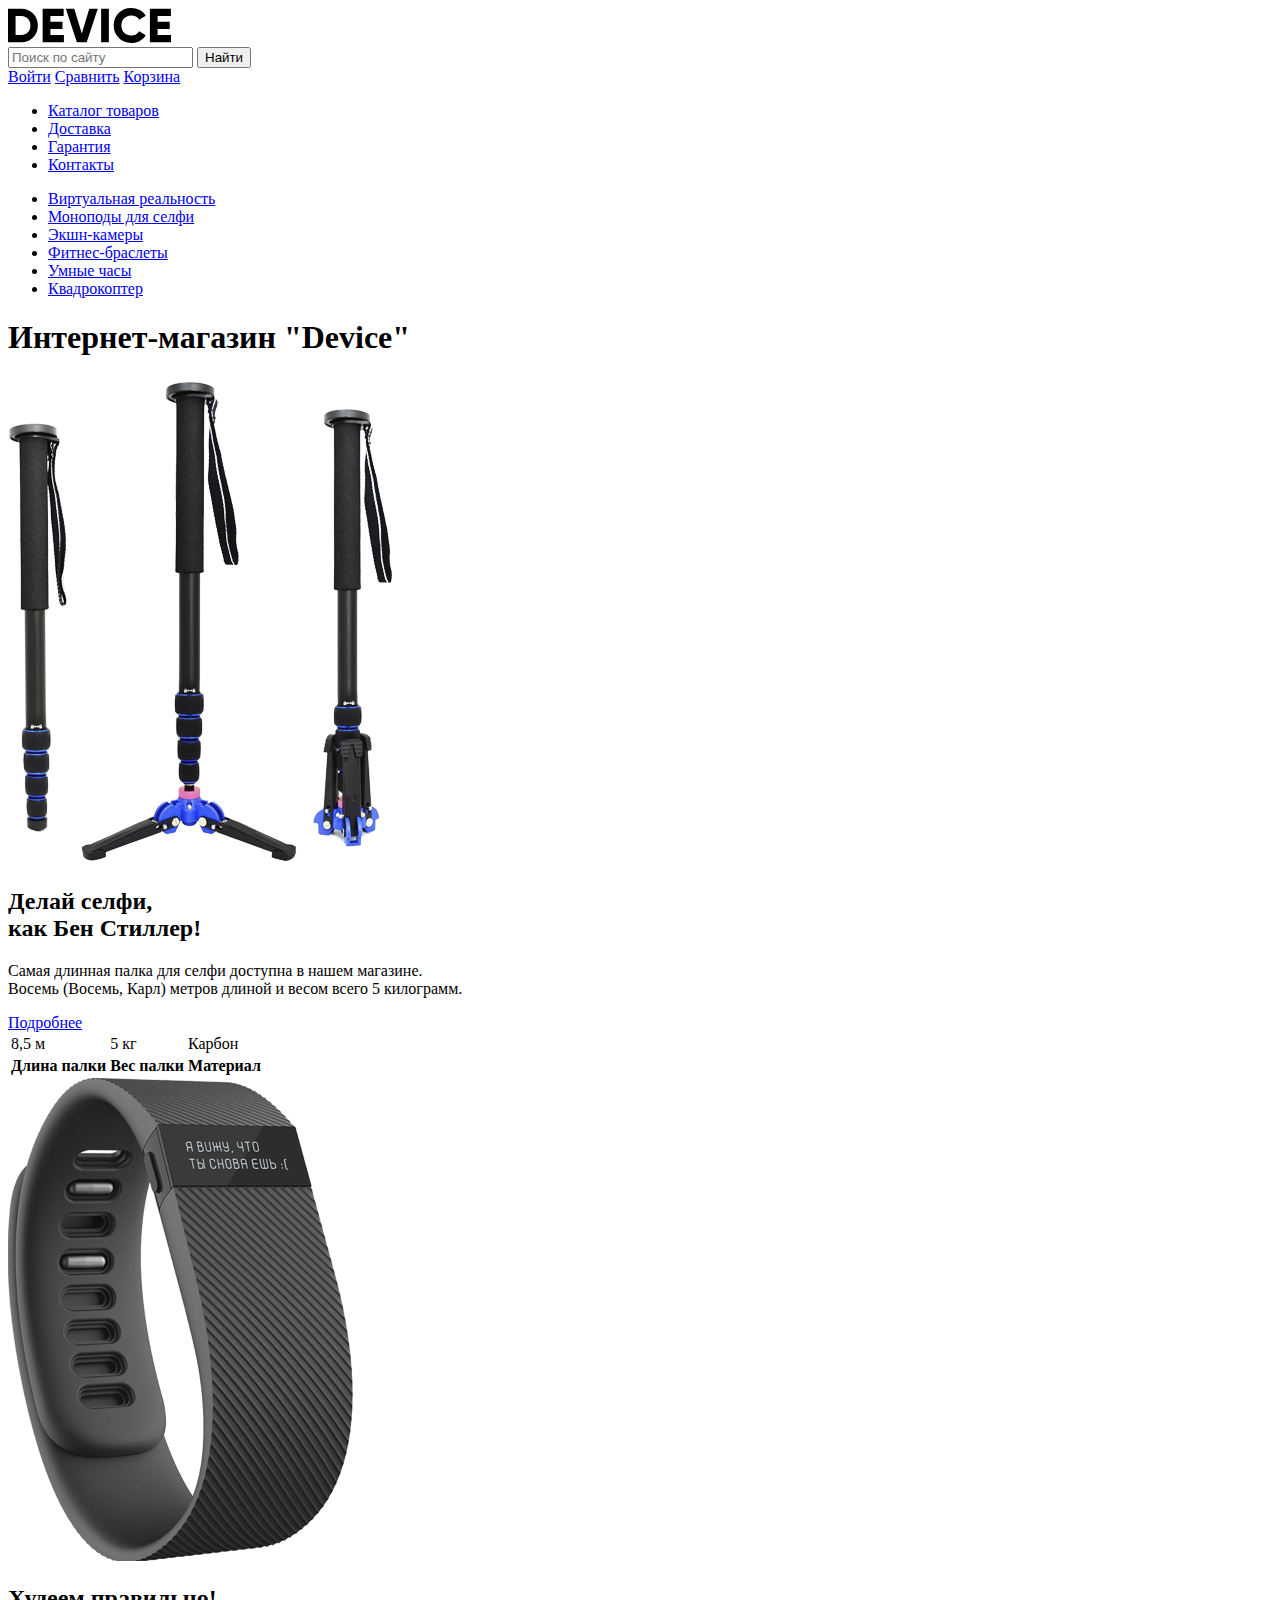
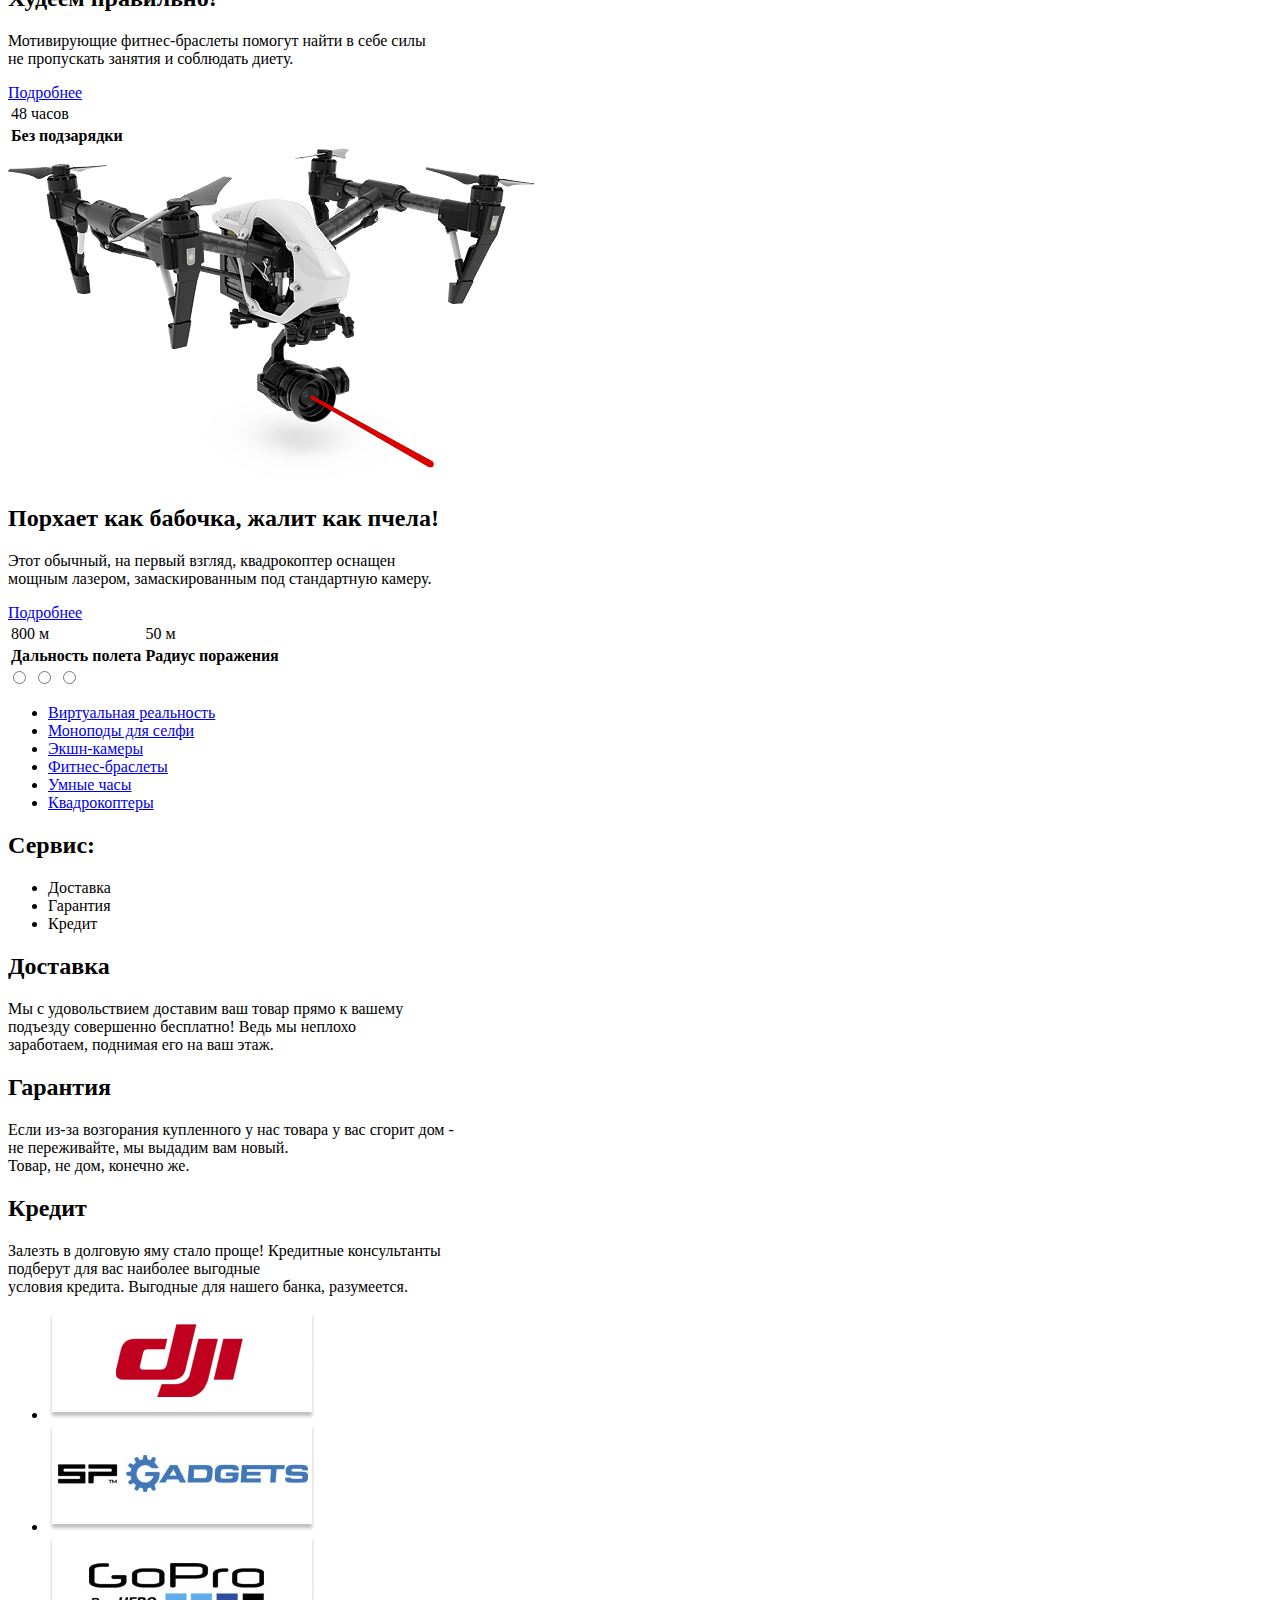
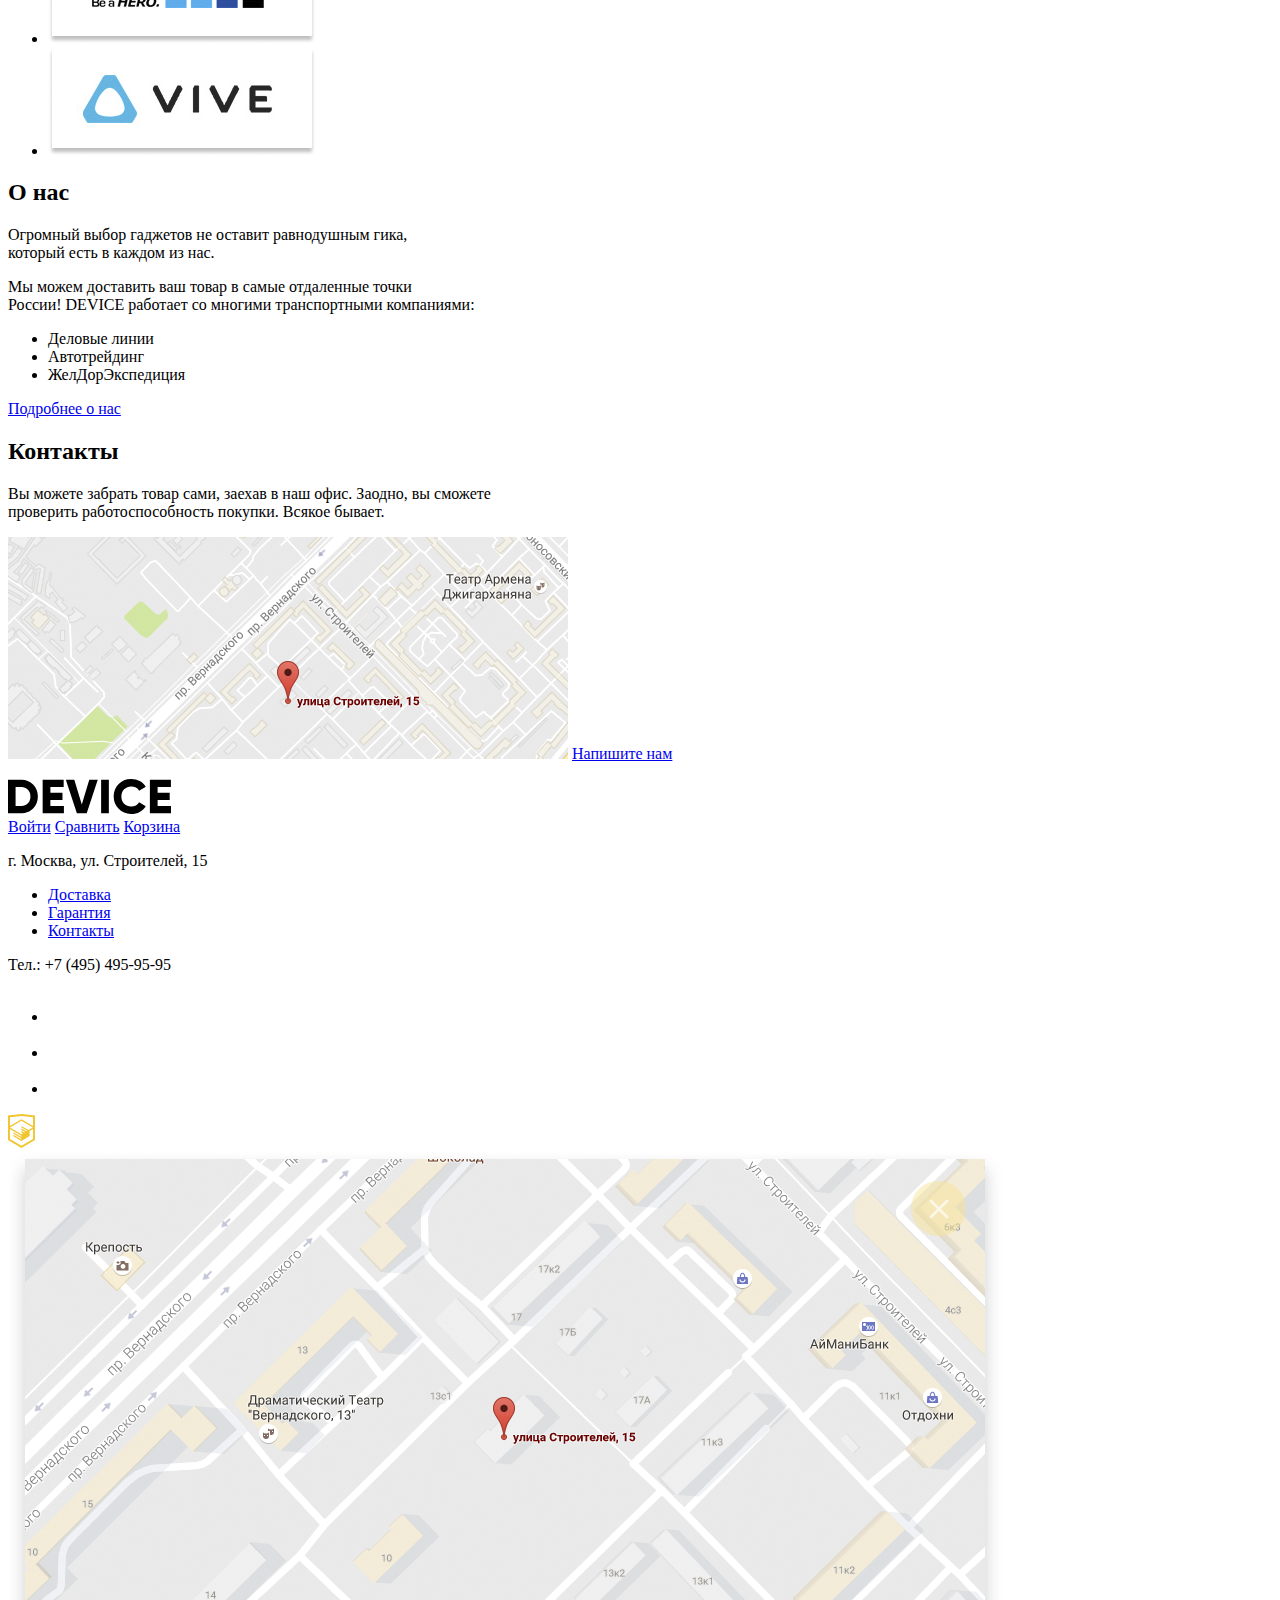
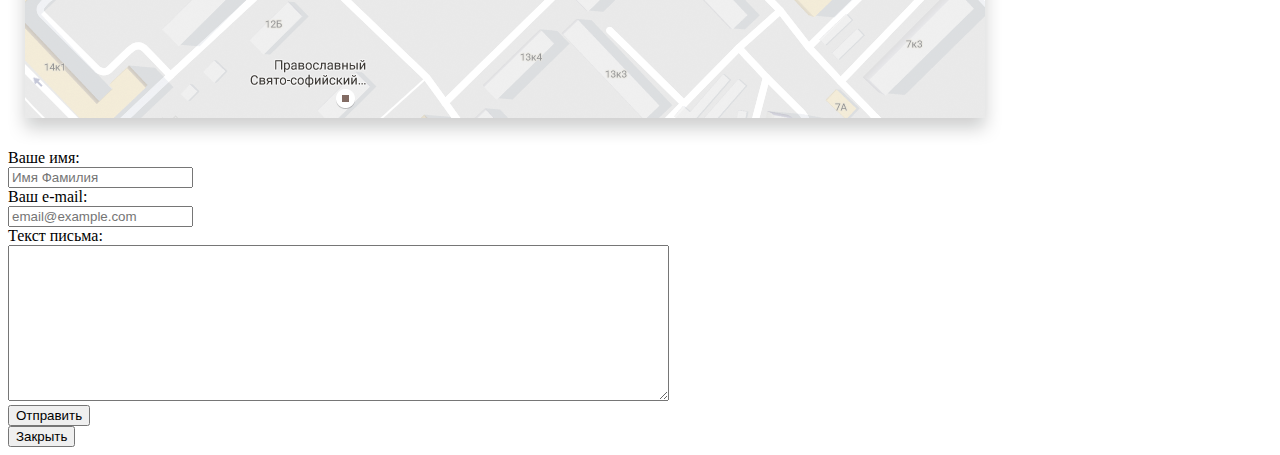
==== index.html @ 9d6618c3 "Добавили доступность, формы и скрытые элементы" ====
<!DOCTYPE html>
<html lang="ru">
  <head>
    <meta charset="utf-8">
    <title>HTML Academy: Девайс</title>
  </head>
  <body>
    <header>      
      <div>
        <a href="index.html">
          <img src="img/logo_device.svg" alt='Логотип интернет-магазина "Девайс"'>
        </a>

        <form action="https://echo.htmlacademy.ru/" method="get">
          <input type="text" name="search" id="search" placeholder="Поиск по сайту">  
          <button type="submit">Найти</button>
        </form>

        <div class="options">
          <a href="blank.html">Войти</a>
          <a href="blank.html">Сравнить</a>
          <a href="blank.html">Корзина</a>
        </div>
      </div>

      <nav>
        <ul>
          <li><a href="catalog.html">Каталог товаров</a></li>
          <li><a href="blank.html">Доставка</a></li>
          <li><a href="blank.html">Гарантия</a></li>
          <li><a href="blank.html">Контакты</a></li>
        </ul>
      </nav>

      <ul>
        <li><a href="blank.html">Виртуальная реальность</a></li>
        <li><a href="blank.html">Моноподы для селфи</a></li>
        <li><a href="blank.html">Экшн-камеры</a></li>
        <li><a href="blank.html">Фитнес-браслеты</a></li>
        <li><a href="blank.html">Умные часы</a></li>
        <li><a href="blank.html">Квадрокоптер</a></li>
      </ul>
    </header>

    <main>
      <h1 class="visually-hidden">Интернет-магазин "Device"</h1>
      <div>
        <img src="img/slider-1.png" alt="палка для селфи">
        <section>
          <h2>
            Делай селфи, <br>
            как Бен Стиллер!  
          </h2>
          <p>
            Самая длинная палка для селфи доступна в нашем магазине. <br>
            Восемь (Восемь, Карл) метров длиной и весом всего 5 килограмм.
          </p>
          <a href="blank.html">Подробнее</a>
          
          <table>
            <tr>
              <td>8,5 м</td>
              <td>5 кг</td>
              <td>Карбон</td>
            </tr>
            <tr>
              <th>Длина палки</th>
              <th>Вес палки</th>
              <th>Материал</th>
            </tr>
          </table>
        </section>
      </div>

      <div>
        <img src="img/slider-2.png" alt="Фитнес-браслет">
        <section>
          <h2>Худеем правильно!</h2>
          <p>
            Мотивирующие фитнес-браслеты помогут найти в себе силы <br>
            не пропускать занятия и соблюдать диету.
          </p>
          <a href="blank.html">Подробнее</a>
          <table>
            <tr>
              <td>48 часов</td>
            </tr>
            <tr>
              <th>Без подзарядки</th>
            </tr>
          </table>
        </section>
      </div>
      <div>
        <img src="img/slider-3.png" alt="Квадрокоптер">
        <section>
          <h2>Порхает как бабочка, жалит как пчела!</h2>
          <p>
            Этот обычный, на первый взгляд, квадрокоптер оснащен <br>
            мощным лазером, замаскированным под стандартную камеру.
          </p>
          <a href="blank.html">Подробнее</a>
          <table>
            <tr>
              <td>800 м</td>
              <td>50 м</td>
            </tr>
            <tr>
              <th>Дальность полета</th>
              <th>Радиус поражения</th>
            </tr>
          </table>
        </section>
      </div>
      
      <div>
        <input type="radio" name="slider">
        <input type="radio" name="slider">
        <input type="radio" name="slider">
      </div>

      <ul>
        <li><a href="blank.html">Виртуальная реальность</a></li>
        <li><a href="blank.html">Моноподы для селфи</a></li>
        <li><a href="blank.html">Экшн-камеры</a></li>
        <li><a href="blank.html">Фитнес-браслеты</a></li>
        <li><a href="blank.html">Умные часы</a></li>
        <li><a href="blank.html">Квадрокоптеры</a></li>
      </ul>

      <section>
        <h2 class="visually-hidden">Сервис:</h2>
        <ul>
          <li>Доставка</li>
          <li>Гарантия</li>
          <li>Кредит</li>
        </ul>

        <section>
          <h2>Доставка</h2>
          <p>
            Мы с удовольствием доставим ваш товар прямо к вашему <br>
            подъезду совершенно бесплатно! Ведь мы неплохо <br>
            заработаем, поднимая его на ваш этаж.
          </p>
        </section>

        <section>
          <h2>Гарантия</h2>
          <p>
            Если из-за возгорания купленного у нас товара у вас сгорит дом - <br>
            не переживайте, мы выдадим вам новый. <br>
            Товар, не дом, конечно же.
          </p>
        </section>
        <section>
          <h2>Кредит</h2>
          <p>
            Залезть в долговую яму стало проще! Кредитные консультанты <br>
            подберут для вас наиболее выгодные <br>
            условия кредита. Выгодные для нашего банка, разумеется.
          </p>
        </section>

      </section>

      <ul>
        <li><a href="blank.html"><img src="img/logo-dji.png" alt="dji"></a></li>
        <li><a href="blank.html"><img src="img/logo-spgadgets.png" alt="SP Gadgets"></a></li>
        <li><a href="blank.html"><img src="img/logo-gopro.png" alt="Go Pro"></a></li>
        <li><a href="blank.html"><img src="img/logo-vive.png" alt="Vive"></a></li>
      </ul>
      
      <section>
        <h2>О нас</h2>
        <p>
          Огромный выбор гаджетов не оставит равнодушным гика, <br>
          который есть в каждом из нас.
        </p>
        <p>
          Мы можем доставить ваш товар в самые отдаленные точки <br>
          России! DEVICE работает со многими транспортными компаниями:
        </p>

        <ul>
          <li>Деловые линии</li>
          <li>Автотрейдинг</li>
          <li>ЖелДорЭкспедиция</li>
        </ul>

        <a href="blank.html">Подробнее о нас</a>
      </section>

      <section>
        <h2>Контакты</h2>        
          <p>
            Вы можете забрать товар сами, заехав в наш офис. Заодно, вы сможете<br>
            проверить работоспособность покупки. Всякое бывает.
          <p>
          <a href="blank.html"><img src="img/map.png" alt="Контактный адрес офиса 'Device': улица Строителей, 15"></a>
        <a href="blank.html">Напишите нам</a>
      </section>
    </main>

    <footer>
      <a href="index.html">
        <img src="img/logo_device.svg" alt='Логотип интернет-магазина "Девайс"'>
      </a>  

      <div class="options">
        <a href="blank.html">Войти</a>
        <a href="blank.html">Сравнить</a>
        <a href="blank.html">Корзина</a>
      </div>

      <p>г. Москва, ул. Строителей, 15</p>

      <ul>
        <li><a href="blank.html">Доставка</a></li>
        <li><a href="blank.html">Гарантия</a></li>
        <li><a href="blank.html">Контакты</a></li>
      </ul>

      <p>Тел.: +7 (495) 495-95-95</p>

      <ul>
        <li><a href="blank.html"><img src="img/icon_facebook.svg" alt="Наша страница на Facebook"></a></li>
        <li><a href="blank.html"><img src="img/icon_instagram.svg" alt="Наша страница в Instagram"></a></li>
        <li><a href="blank.html"><img src="img/icon_twitter.svg" alt="Наша страница в Twitter"></a></li>
      </ul>
      
      <a href="https://htmlacademy.ru/intensive/htmlcss">
        <img src="img/logo_htmlacademy.svg" alt='Страница обучения Html и CSS от html academy'>
      </a>

    </footer>

    <img src="img/map-popup.png" alt="улица Строителей, 15">

    <div>
      <form action="https://echo.htmlacademy.ru" method="post">
        <label for="message-name">Ваше имя: <br></label>
        <input type="text" name="name" id="message-name" placeholder="Имя Фамилия"><br>
        <label for="message-email">Ваш e-mail: <br></label>
        <input type="text" name="email" id="message-email" placeholder="email@example.com"><br>
        <label for="message-text">Текст письма: <br></label>
        <textarea name="user-message" id="message-text" cols="80" rows="10" placeholder="В свободной форме">

        </textarea> <br>
        <button type="submit">Отправить</button> <br>
      </form>
      <button type="button">Закрыть</button>
    </div>
  </body>
</html>
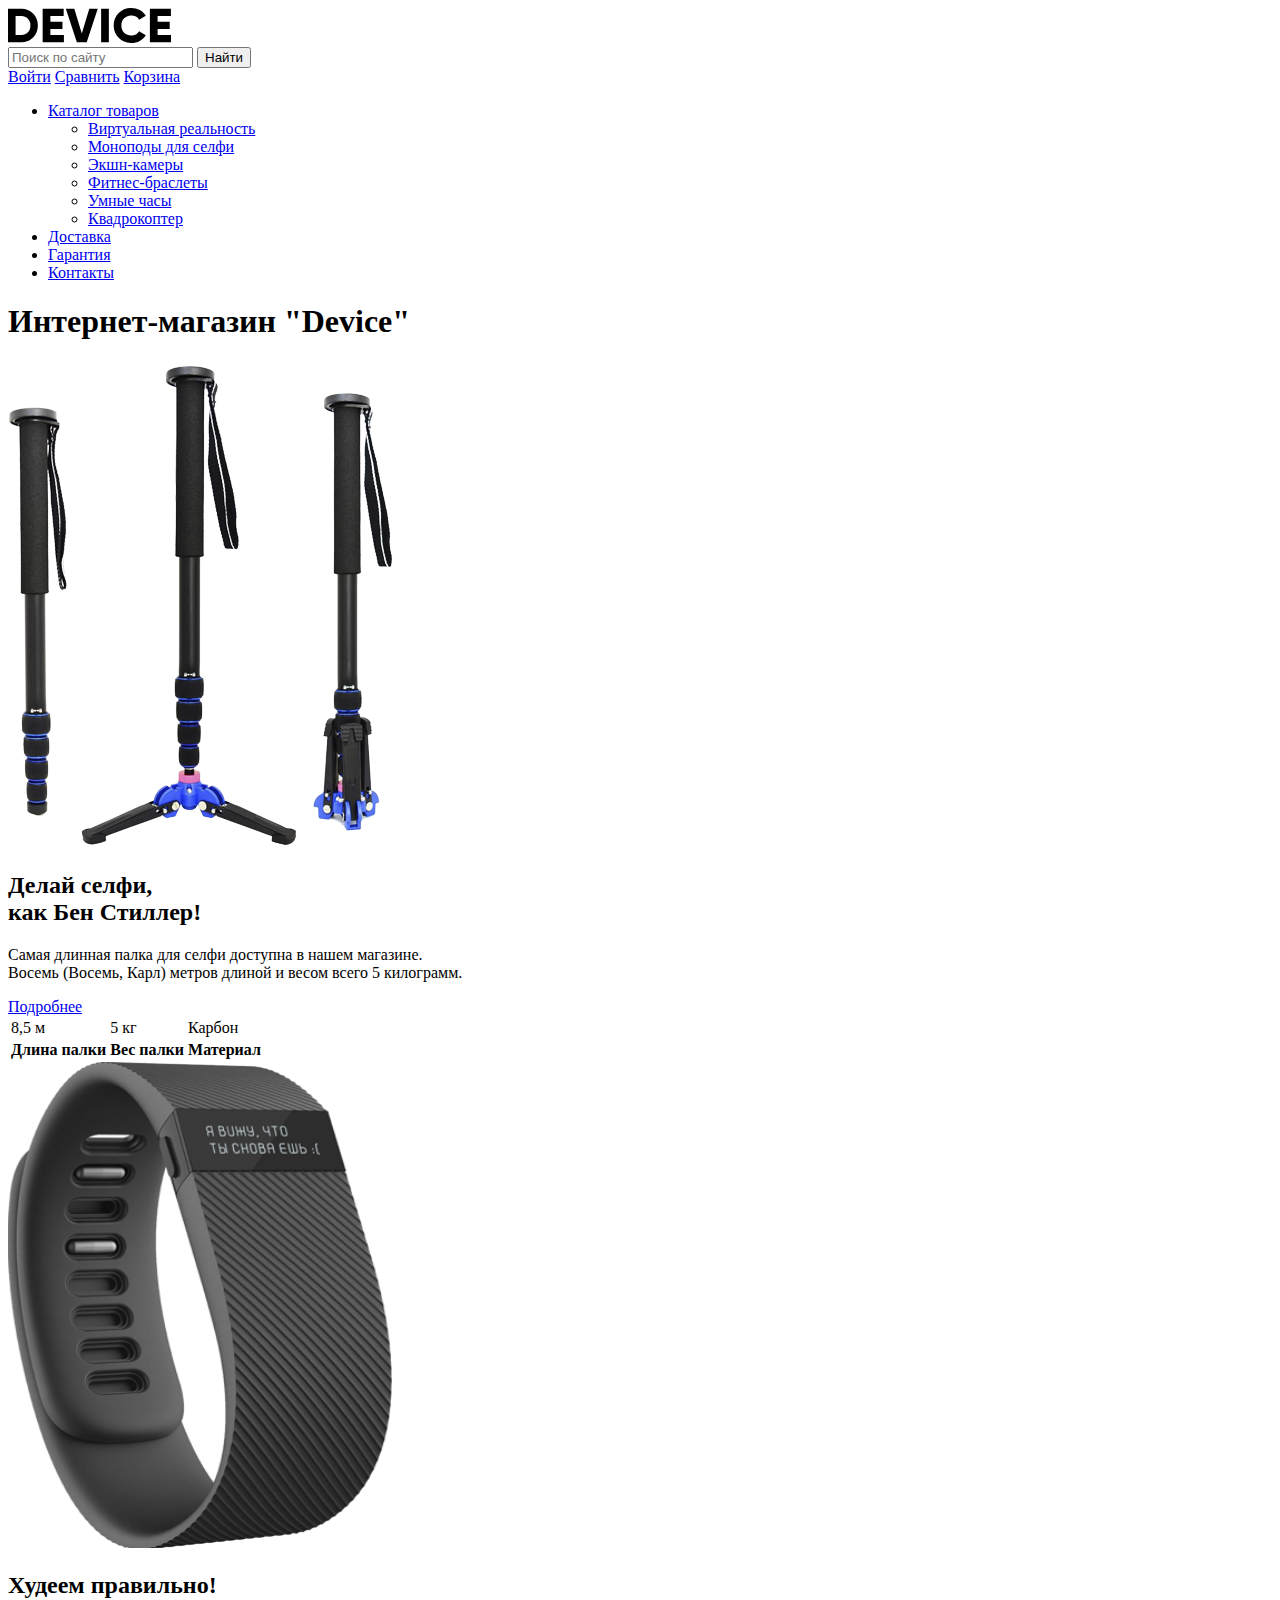
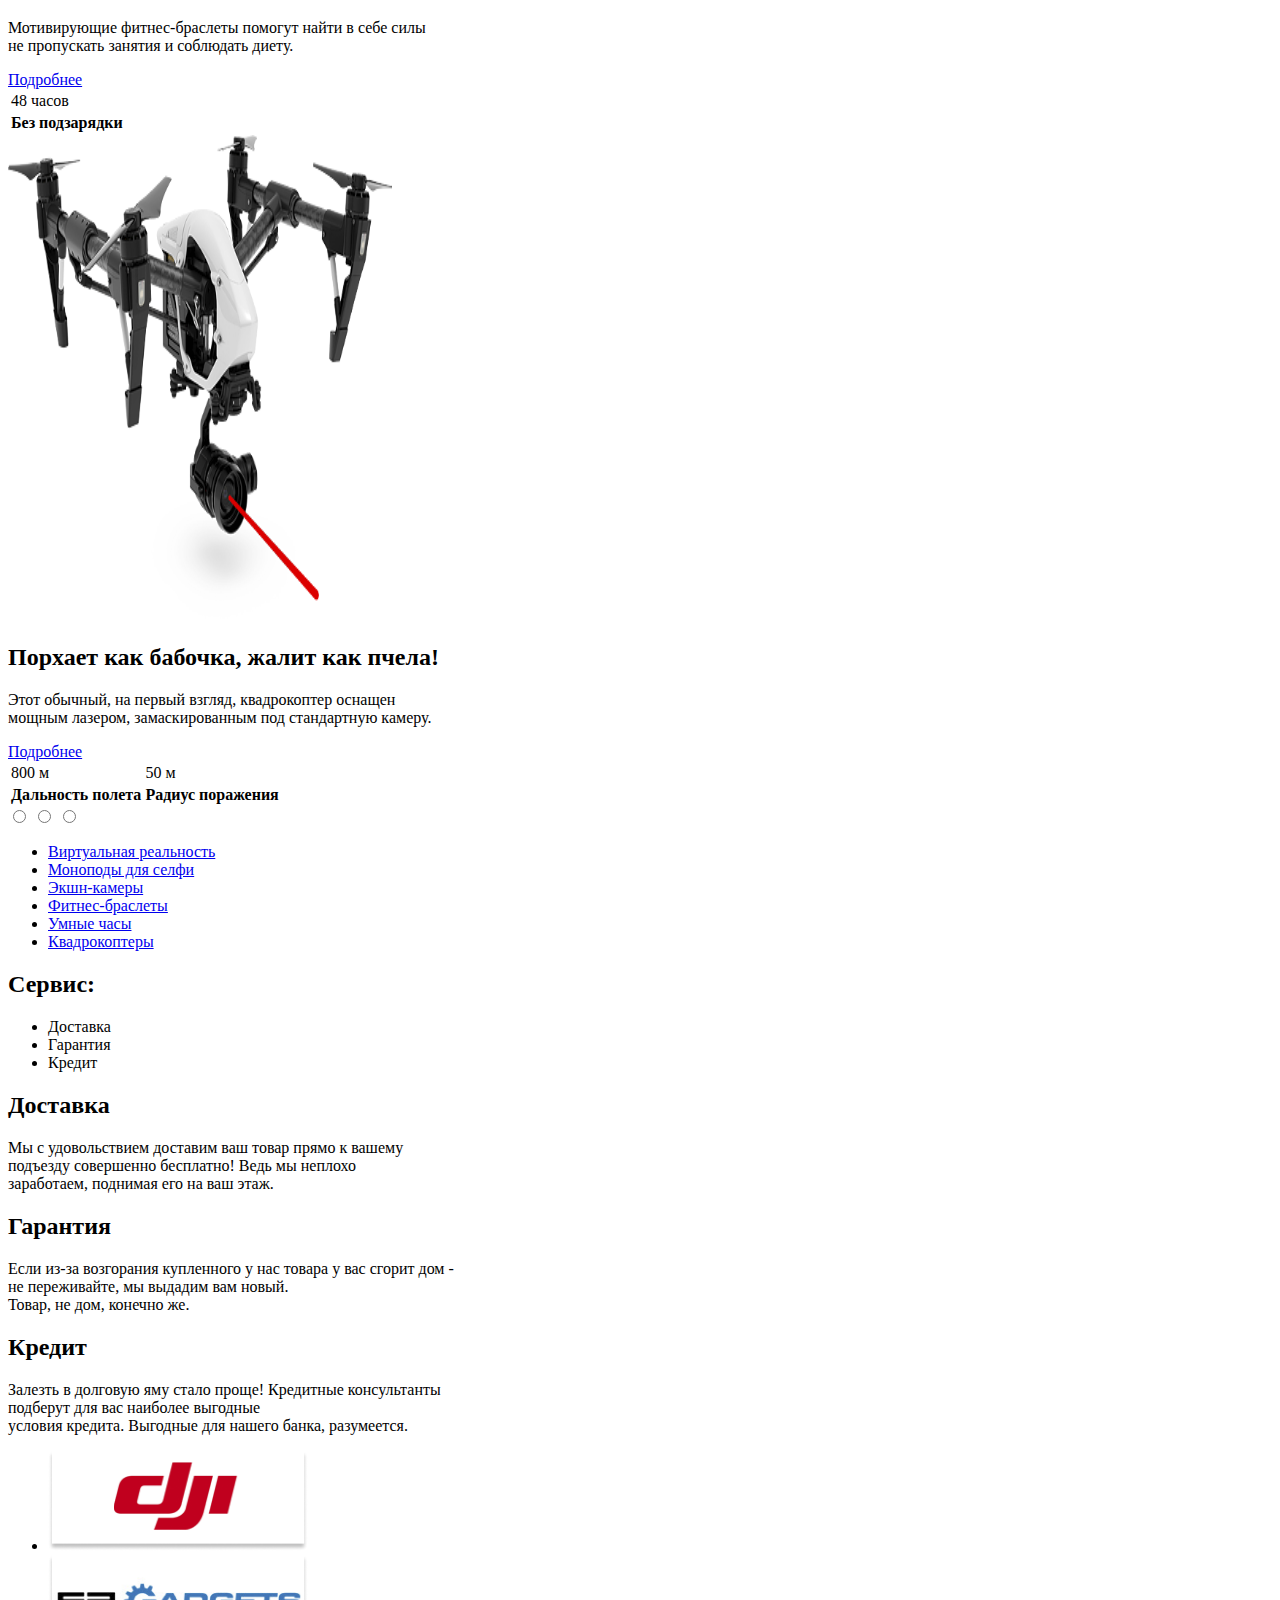
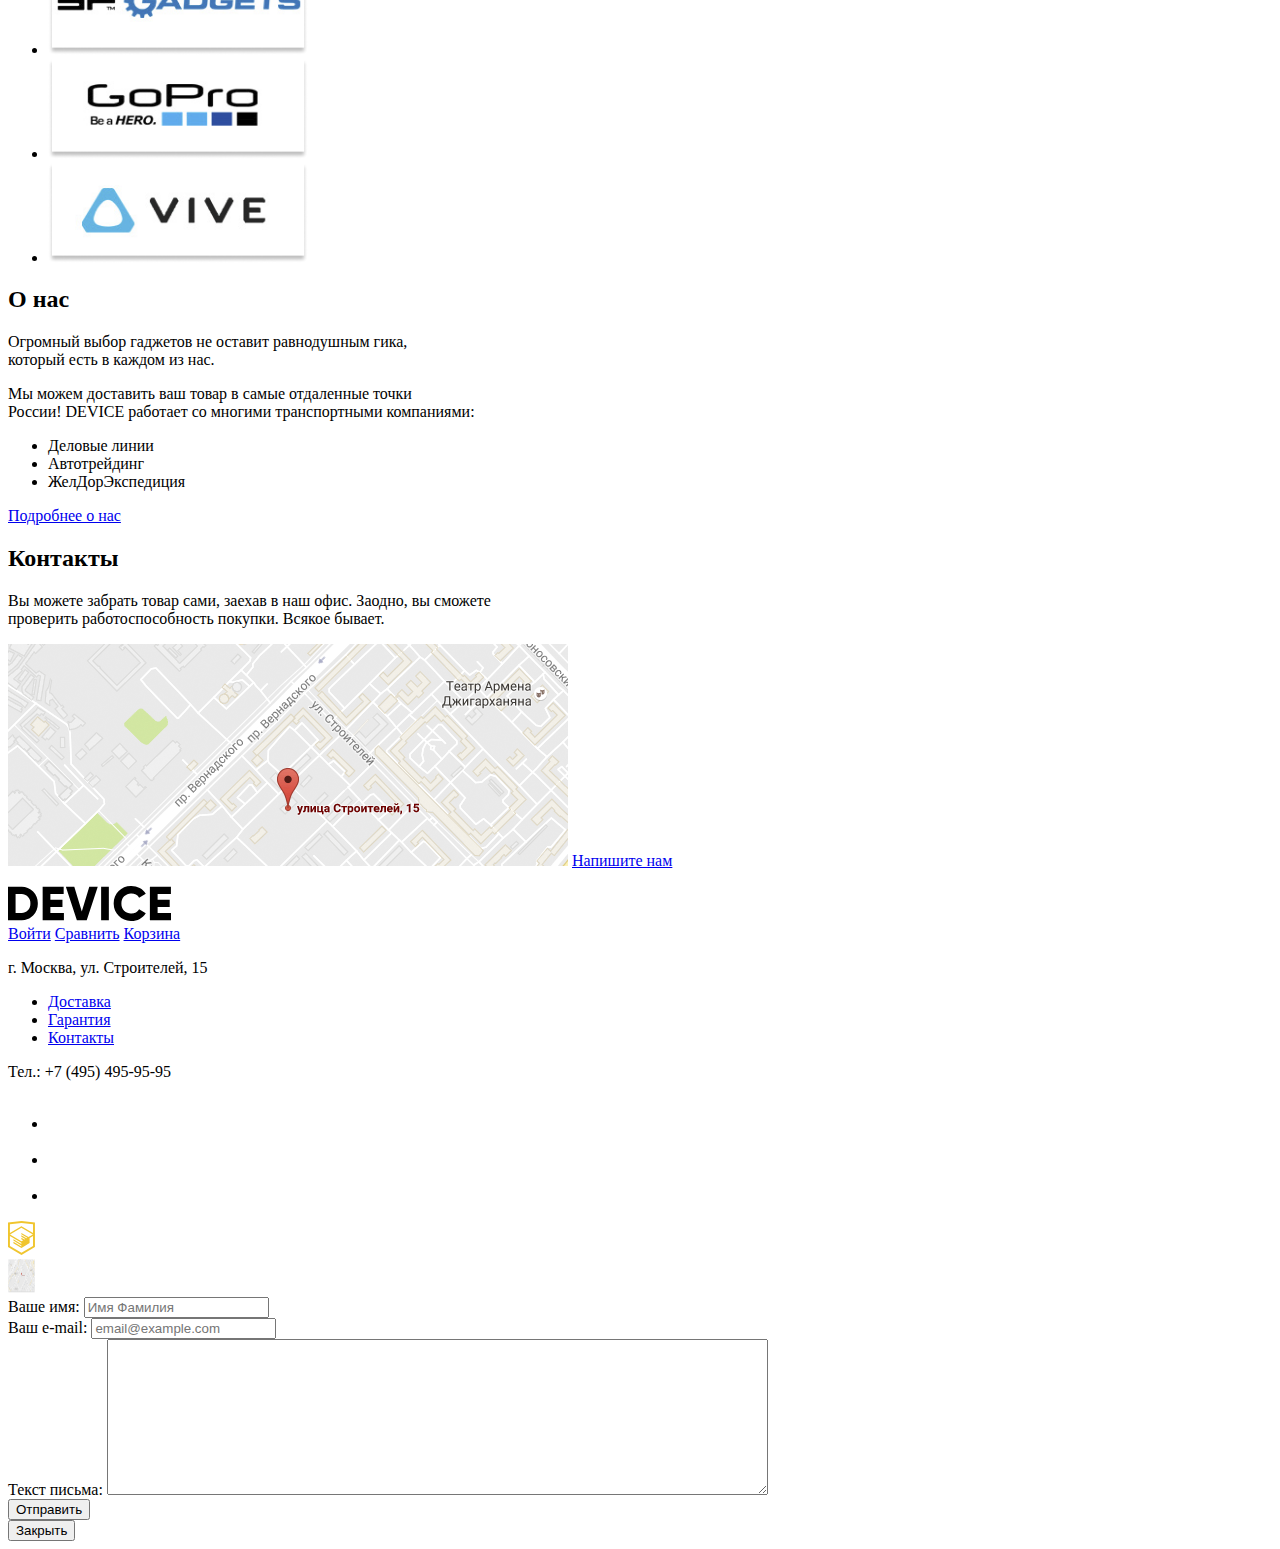
==== commit 28ca875f: "Исправляем косяки" ====
--- a/index.html
+++ b/index.html
@@ -8,7 +8,7 @@
     <header>      
       <div>
         <a href="index.html">
-          <img src="img/logo_device.svg" alt='Логотип интернет-магазина "Девайс"'>
+          <img src="img/logo_device.svg"  width="163" height="35" alt='Логотип интернет-магазина "Девайс"'>
         </a>
 
         <form action="https://echo.htmlacademy.ru/" method="get">
@@ -25,27 +25,30 @@
 
       <nav>
         <ul>
-          <li><a href="catalog.html">Каталог товаров</a></li>
+          <li>
+            <a href="catalog.html">Каталог товаров</a>
+            <ul>
+              <li><a href="blank.html">Виртуальная реальность</a></li>
+              <li><a href="blank.html">Моноподы для селфи</a></li>
+              <li><a href="blank.html">Экшн-камеры</a></li>
+              <li><a href="blank.html">Фитнес-браслеты</a></li>
+              <li><a href="blank.html">Умные часы</a></li>
+              <li><a href="blank.html">Квадрокоптер</a></li>
+            </ul>
+          </li>
           <li><a href="blank.html">Доставка</a></li>
           <li><a href="blank.html">Гарантия</a></li>
           <li><a href="blank.html">Контакты</a></li>
         </ul>
       </nav>
 
-      <ul>
-        <li><a href="blank.html">Виртуальная реальность</a></li>
-        <li><a href="blank.html">Моноподы для селфи</a></li>
-        <li><a href="blank.html">Экшн-камеры</a></li>
-        <li><a href="blank.html">Фитнес-браслеты</a></li>
-        <li><a href="blank.html">Умные часы</a></li>
-        <li><a href="blank.html">Квадрокоптер</a></li>
-      </ul>
+      
     </header>
 
     <main>
       <h1 class="visually-hidden">Интернет-магазин "Device"</h1>
       <div>
-        <img src="img/slider-1.png" alt="палка для селфи">
+        <img src="img/slider-1.png" width="384" height="486" alt="палка для селфи">
         <section>
           <h2>
             Делай селфи, <br>
@@ -73,7 +76,7 @@
       </div>
 
       <div>
-        <img src="img/slider-2.png" alt="Фитнес-браслет">
+        <img src="img/slider-2.png" width="384" height="486" alt="Фитнес-браслет">
         <section>
           <h2>Худеем правильно!</h2>
           <p>
@@ -92,7 +95,7 @@
         </section>
       </div>
       <div>
-        <img src="img/slider-3.png" alt="Квадрокоптер">
+        <img src="img/slider-3.png" width="384" height="486" alt="Квадрокоптер">
         <section>
           <h2>Порхает как бабочка, жалит как пчела!</h2>
           <p>
@@ -136,39 +139,39 @@
           <li>Кредит</li>
         </ul>
 
-        <section>
+        <div>
           <h2>Доставка</h2>
           <p>
             Мы с удовольствием доставим ваш товар прямо к вашему <br>
             подъезду совершенно бесплатно! Ведь мы неплохо <br>
             заработаем, поднимая его на ваш этаж.
           </p>
-        </section>
-
-        <section>
+        </div>
+
+        <div>
           <h2>Гарантия</h2>
           <p>
             Если из-за возгорания купленного у нас товара у вас сгорит дом - <br>
             не переживайте, мы выдадим вам новый. <br>
             Товар, не дом, конечно же.
           </p>
-        </section>
-        <section>
+        </div>
+        <div>
           <h2>Кредит</h2>
           <p>
             Залезть в долговую яму стало проще! Кредитные консультанты <br>
             подберут для вас наиболее выгодные <br>
             условия кредита. Выгодные для нашего банка, разумеется.
           </p>
-        </section>
+        </div>
 
       </section>
 
       <ul>
-        <li><a href="blank.html"><img src="img/logo-dji.png" alt="dji"></a></li>
-        <li><a href="blank.html"><img src="img/logo-spgadgets.png" alt="SP Gadgets"></a></li>
-        <li><a href="blank.html"><img src="img/logo-gopro.png" alt="Go Pro"></a></li>
-        <li><a href="blank.html"><img src="img/logo-vive.png" alt="Vive"></a></li>
+        <li><a href="blank.html"><img src="img/logo-dji.png" width="260" height="100" alt="dji"></a></li>
+        <li><a href="blank.html"><img src="img/logo-spgadgets.png" width="260" height="100" alt="SP Gadgets"></a></li>
+        <li><a href="blank.html"><img src="img/logo-gopro.png" width="260" height="100" alt="Go Pro"></a></li>
+        <li><a href="blank.html"><img src="img/logo-vive.png" width="260" height="100" alt="Vive"></a></li>
       </ul>
       
       <section>
@@ -197,14 +200,14 @@
             Вы можете забрать товар сами, заехав в наш офис. Заодно, вы сможете<br>
             проверить работоспособность покупки. Всякое бывает.
           <p>
-          <a href="blank.html"><img src="img/map.png" alt="Контактный адрес офиса 'Device': улица Строителей, 15"></a>
+          <a href="blank.html"><img src="img/map.png" width="560" height="222" alt="Контактный адрес офиса 'Device': улица Строителей, 15"></a>
         <a href="blank.html">Напишите нам</a>
       </section>
     </main>
 
     <footer>
       <a href="index.html">
-        <img src="img/logo_device.svg" alt='Логотип интернет-магазина "Девайс"'>
+        <img src="img/logo_device.svg" width="163" height="35" alt='Логотип интернет-магазина "Девайс"'>
       </a>  
 
       <div class="options">
@@ -224,9 +227,9 @@
       <p>Тел.: +7 (495) 495-95-95</p>
 
       <ul>
-        <li><a href="blank.html"><img src="img/icon_facebook.svg" alt="Наша страница на Facebook"></a></li>
-        <li><a href="blank.html"><img src="img/icon_instagram.svg" alt="Наша страница в Instagram"></a></li>
-        <li><a href="blank.html"><img src="img/icon_twitter.svg" alt="Наша страница в Twitter"></a></li>
+        <li><a href="blank.html"><img src="img/icon_facebook.svg" width="32" height="32" alt="Наша страница на Facebook"></a></li>
+        <li><a href="blank.html"><img src="img/icon_instagram.svg" width="32" height="32" alt="Наша страница в Instagram"></a></li>
+        <li><a href="blank.html"><img src="img/icon_twitter.svg" width="32" height="32" alt="Наша страница в Twitter"></a></li>
       </ul>
       
       <a href="https://htmlacademy.ru/intensive/htmlcss">
@@ -235,19 +238,25 @@
 
     </footer>
 
-    <img src="img/map-popup.png" alt="улица Строителей, 15">
+    <img src="img/map-popup.png" width="27" height="34" alt="улица Строителей, 15">
 
     <div>
       <form action="https://echo.htmlacademy.ru" method="post">
-        <label for="message-name">Ваше имя: <br></label>
-        <input type="text" name="name" id="message-name" placeholder="Имя Фамилия"><br>
-        <label for="message-email">Ваш e-mail: <br></label>
-        <input type="text" name="email" id="message-email" placeholder="email@example.com"><br>
-        <label for="message-text">Текст письма: <br></label>
-        <textarea name="user-message" id="message-text" cols="80" rows="10" placeholder="В свободной форме">
-
-        </textarea> <br>
-        <button type="submit">Отправить</button> <br>
+        <div>
+          <label for="message-name">Ваше имя: </label>
+          <input type="text" name="name" id="message-name" placeholder="Имя Фамилия">
+        </div>
+        <div>
+          <label for="message-email">Ваш e-mail: </label>
+          <input type="text" name="email" id="message-email" placeholder="email@example.com">
+        </div>
+        <div>
+          <label for="message-text">Текст письма: </label>
+          <textarea name="user-message" id="message-text" cols="80" rows="10" placeholder="В свободной форме">
+          </textarea>
+        </div>
+        
+        <button type="submit">Отправить</button>
       </form>
       <button type="button">Закрыть</button>
     </div>
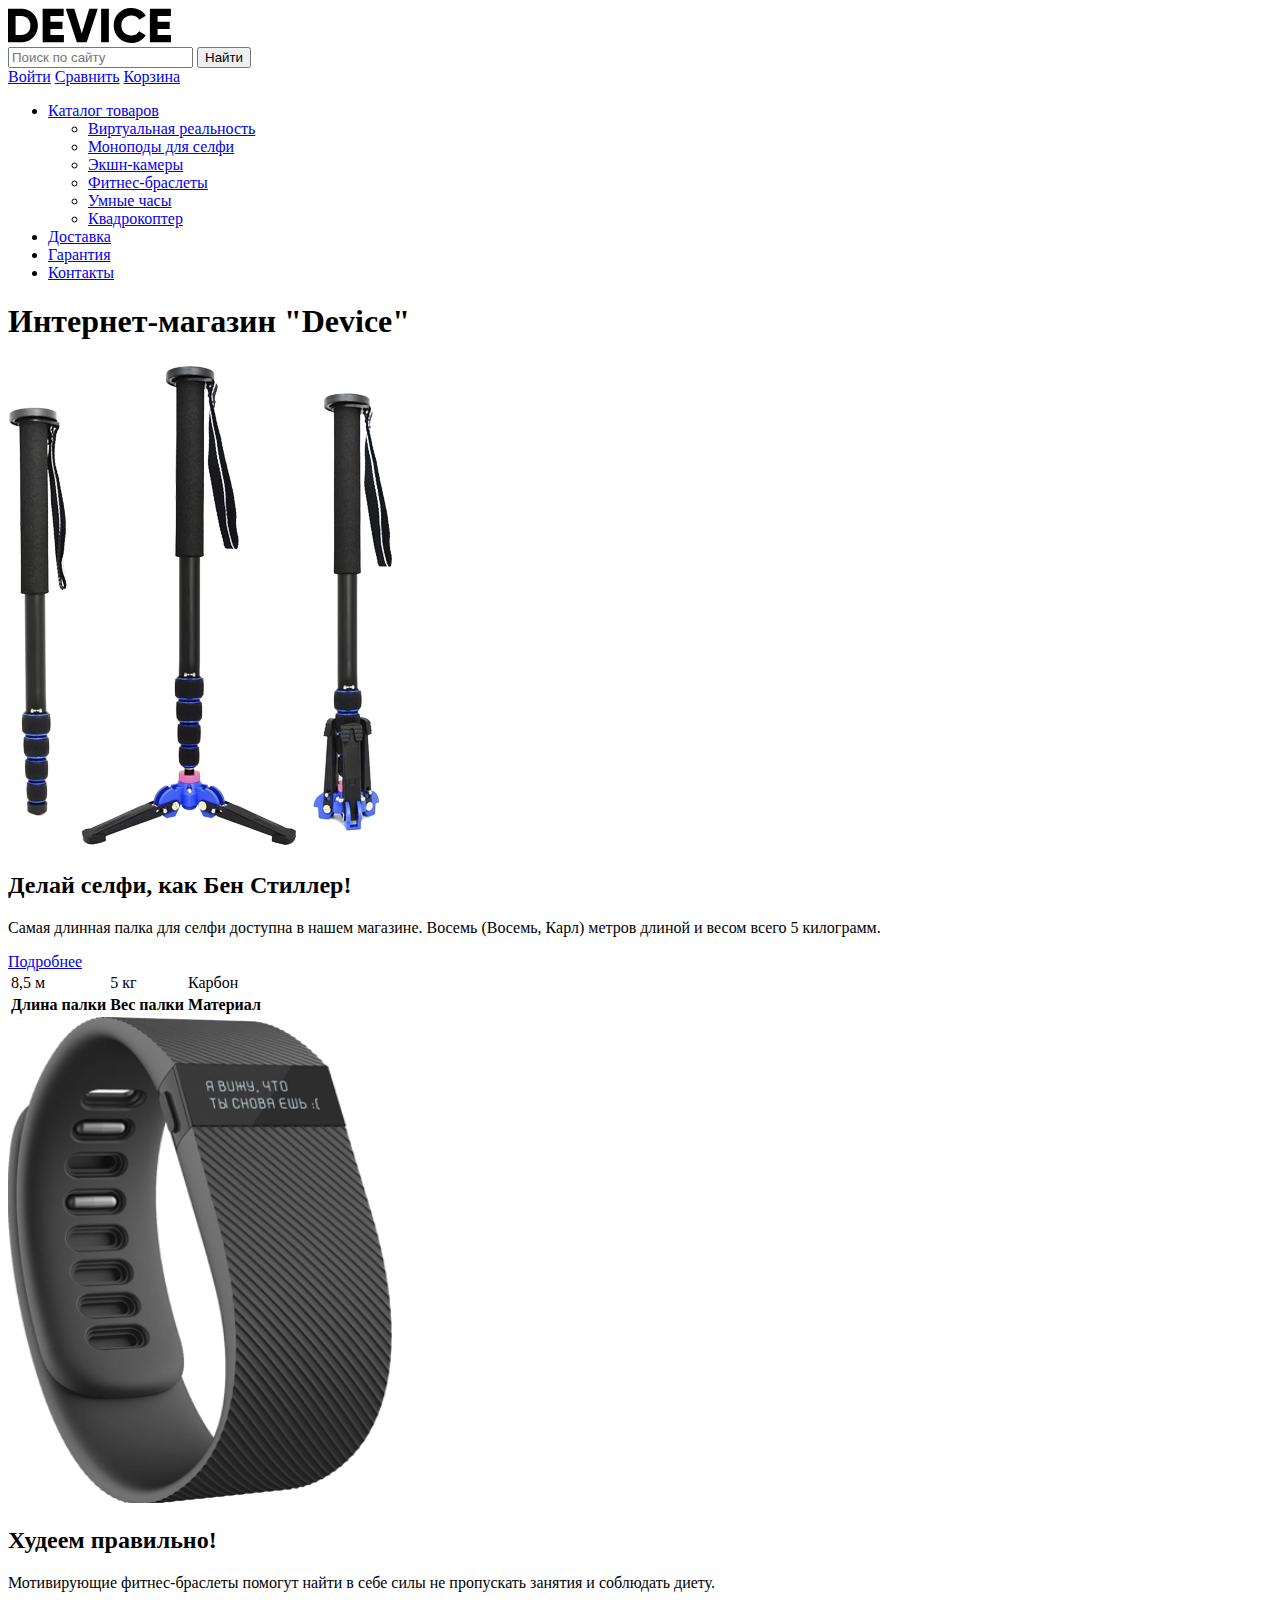
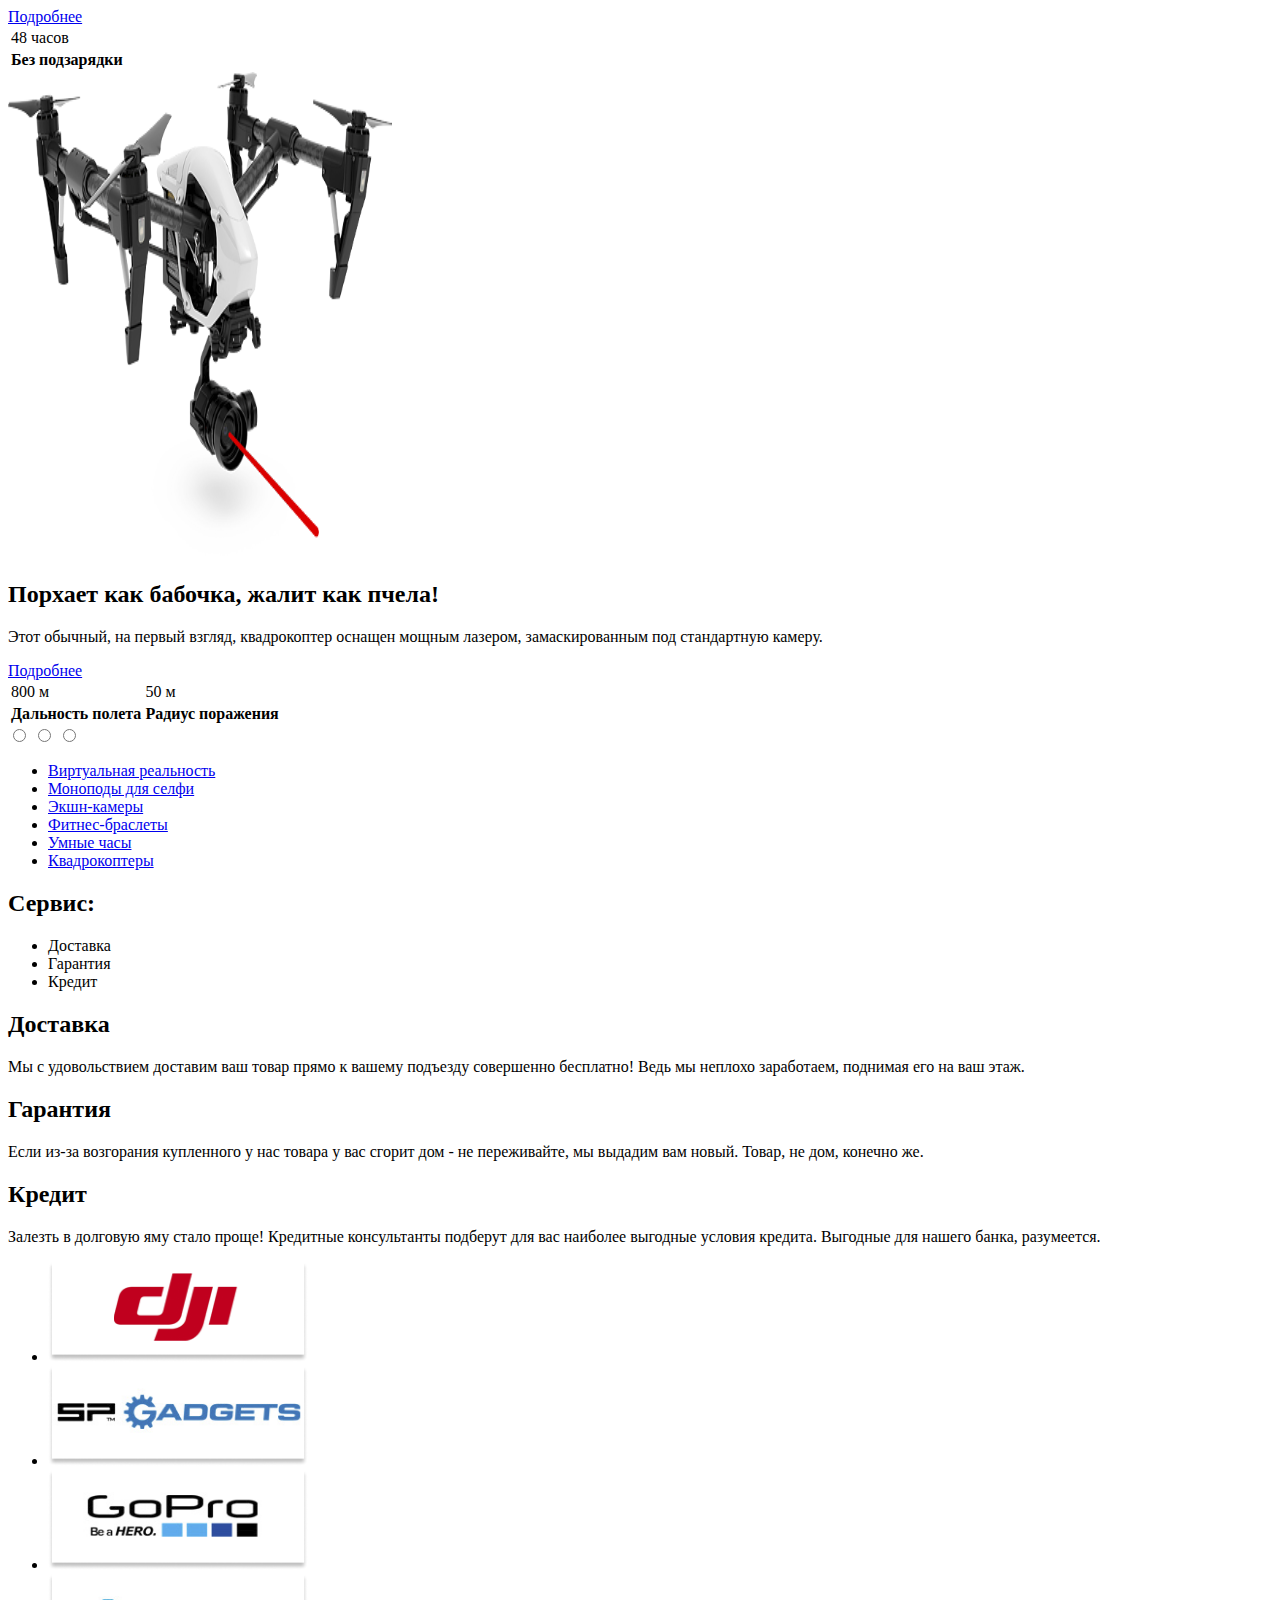
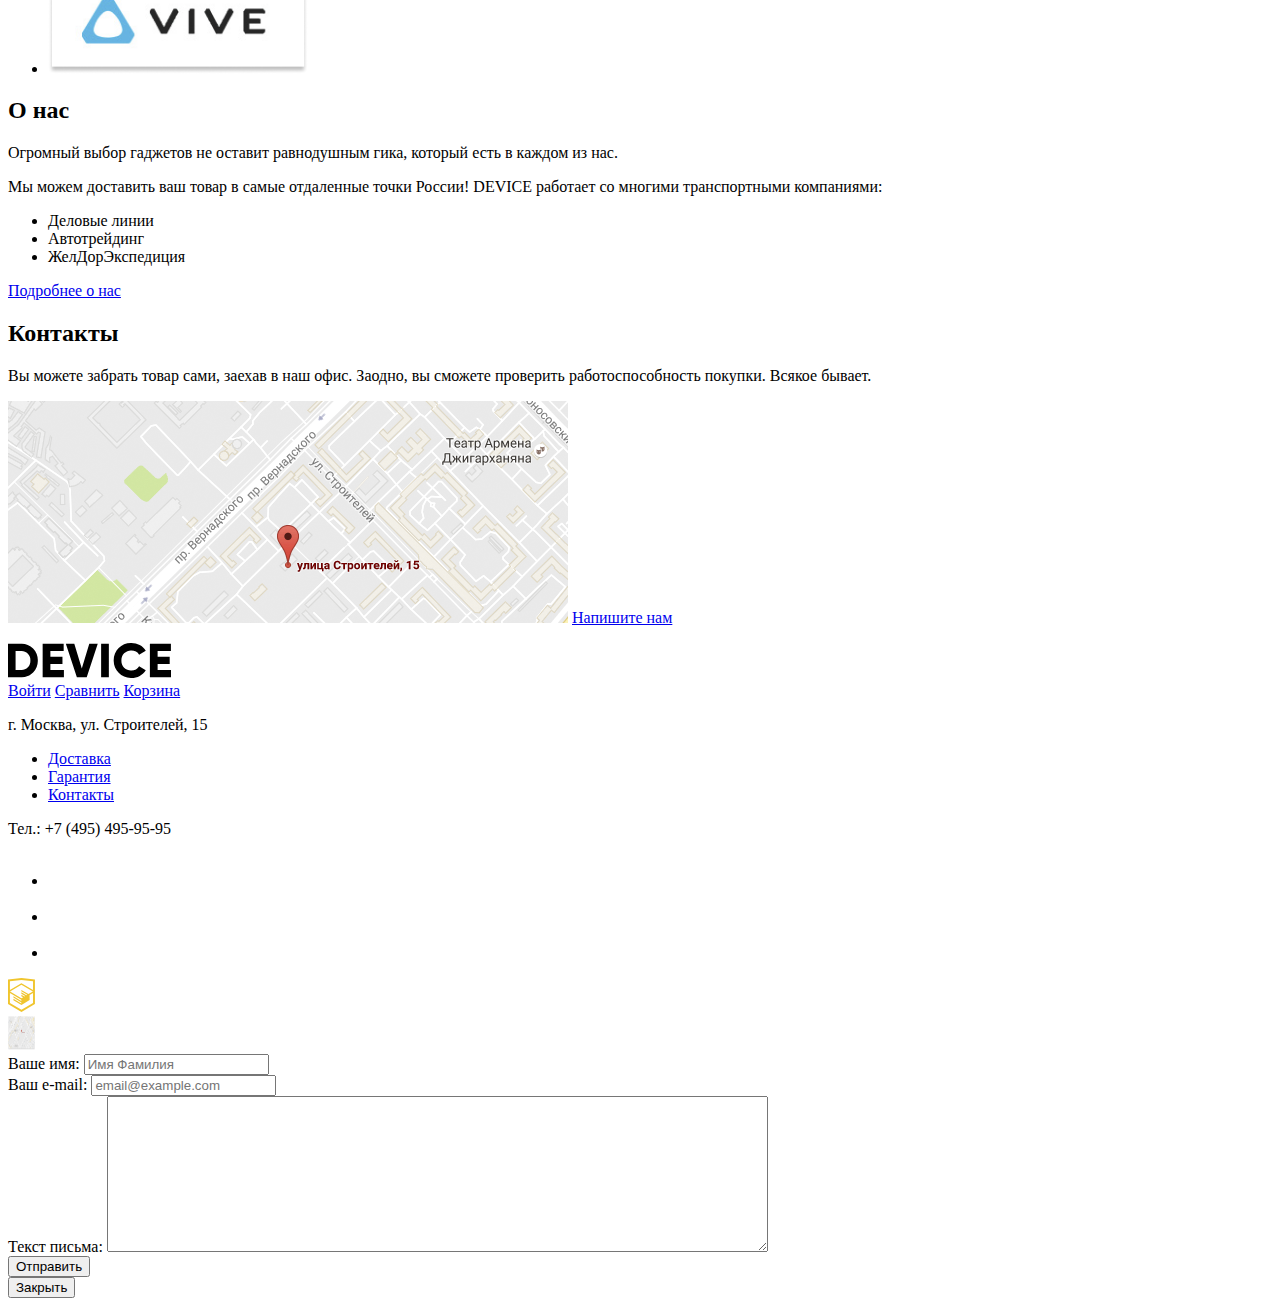
==== commit ea581612: "Убрали теги <br>" ====
--- a/index.html
+++ b/index.html
@@ -51,11 +51,11 @@
         <img src="img/slider-1.png" width="384" height="486" alt="палка для селфи">
         <section>
           <h2>
-            Делай селфи, <br>
+            Делай селфи, 
             как Бен Стиллер!  
           </h2>
           <p>
-            Самая длинная палка для селфи доступна в нашем магазине. <br>
+            Самая длинная палка для селфи доступна в нашем магазине.
             Восемь (Восемь, Карл) метров длиной и весом всего 5 килограмм.
           </p>
           <a href="blank.html">Подробнее</a>
@@ -80,7 +80,7 @@
         <section>
           <h2>Худеем правильно!</h2>
           <p>
-            Мотивирующие фитнес-браслеты помогут найти в себе силы <br>
+            Мотивирующие фитнес-браслеты помогут найти в себе силы 
             не пропускать занятия и соблюдать диету.
           </p>
           <a href="blank.html">Подробнее</a>
@@ -99,7 +99,7 @@
         <section>
           <h2>Порхает как бабочка, жалит как пчела!</h2>
           <p>
-            Этот обычный, на первый взгляд, квадрокоптер оснащен <br>
+            Этот обычный, на первый взгляд, квадрокоптер оснащен 
             мощным лазером, замаскированным под стандартную камеру.
           </p>
           <a href="blank.html">Подробнее</a>
@@ -142,8 +142,8 @@
         <div>
           <h2>Доставка</h2>
           <p>
-            Мы с удовольствием доставим ваш товар прямо к вашему <br>
-            подъезду совершенно бесплатно! Ведь мы неплохо <br>
+            Мы с удовольствием доставим ваш товар прямо к вашему
+            подъезду совершенно бесплатно! Ведь мы неплохо 
             заработаем, поднимая его на ваш этаж.
           </p>
         </div>
@@ -151,16 +151,16 @@
         <div>
           <h2>Гарантия</h2>
           <p>
-            Если из-за возгорания купленного у нас товара у вас сгорит дом - <br>
-            не переживайте, мы выдадим вам новый. <br>
+            Если из-за возгорания купленного у нас товара у вас сгорит дом -
+            не переживайте, мы выдадим вам новый.
             Товар, не дом, конечно же.
           </p>
         </div>
         <div>
           <h2>Кредит</h2>
           <p>
-            Залезть в долговую яму стало проще! Кредитные консультанты <br>
-            подберут для вас наиболее выгодные <br>
+            Залезть в долговую яму стало проще! Кредитные консультанты 
+            подберут для вас наиболее выгодные 
             условия кредита. Выгодные для нашего банка, разумеется.
           </p>
         </div>
@@ -177,11 +177,11 @@
       <section>
         <h2>О нас</h2>
         <p>
-          Огромный выбор гаджетов не оставит равнодушным гика, <br>
+          Огромный выбор гаджетов не оставит равнодушным гика,
           который есть в каждом из нас.
         </p>
         <p>
-          Мы можем доставить ваш товар в самые отдаленные точки <br>
+          Мы можем доставить ваш товар в самые отдаленные точки 
           России! DEVICE работает со многими транспортными компаниями:
         </p>
 
@@ -197,7 +197,7 @@
       <section>
         <h2>Контакты</h2>        
           <p>
-            Вы можете забрать товар сами, заехав в наш офис. Заодно, вы сможете<br>
+            Вы можете забрать товар сами, заехав в наш офис. Заодно, вы сможете
             проверить работоспособность покупки. Всякое бывает.
           <p>
           <a href="blank.html"><img src="img/map.png" width="560" height="222" alt="Контактный адрес офиса 'Device': улица Строителей, 15"></a>
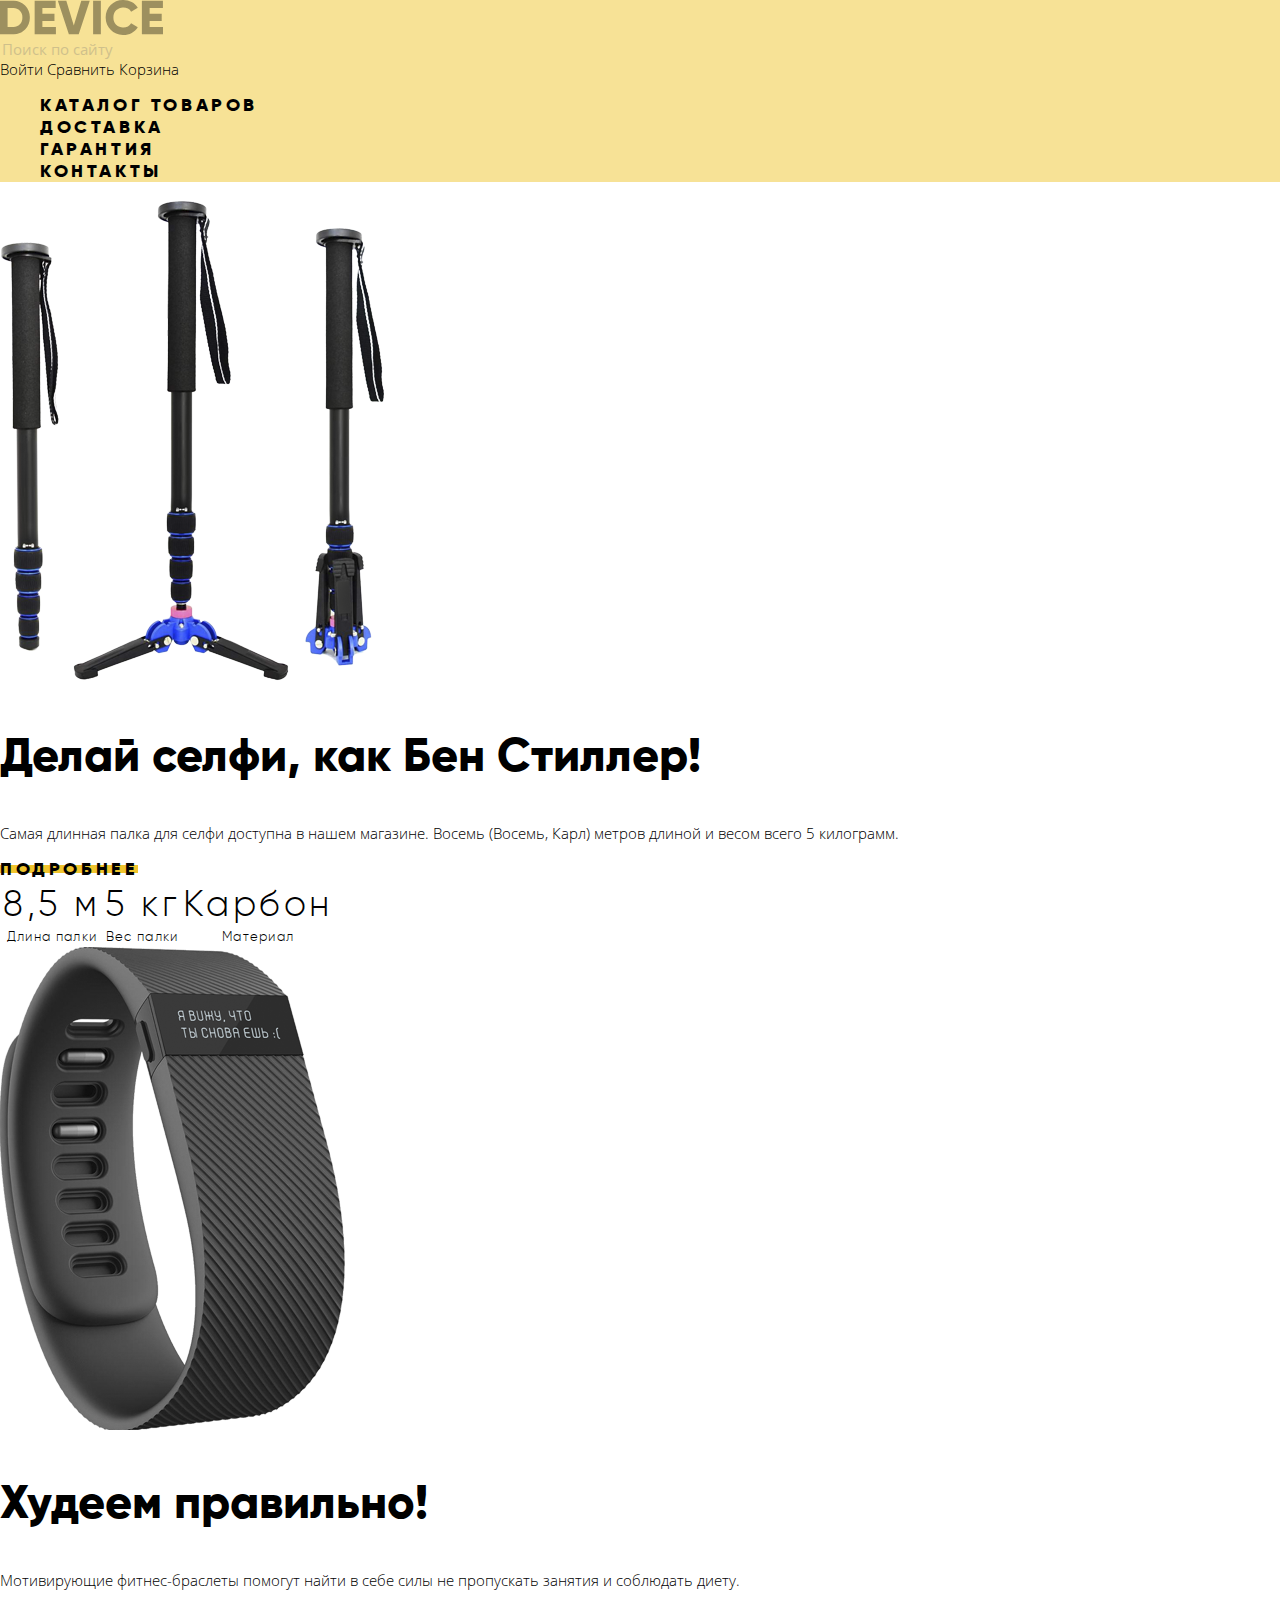
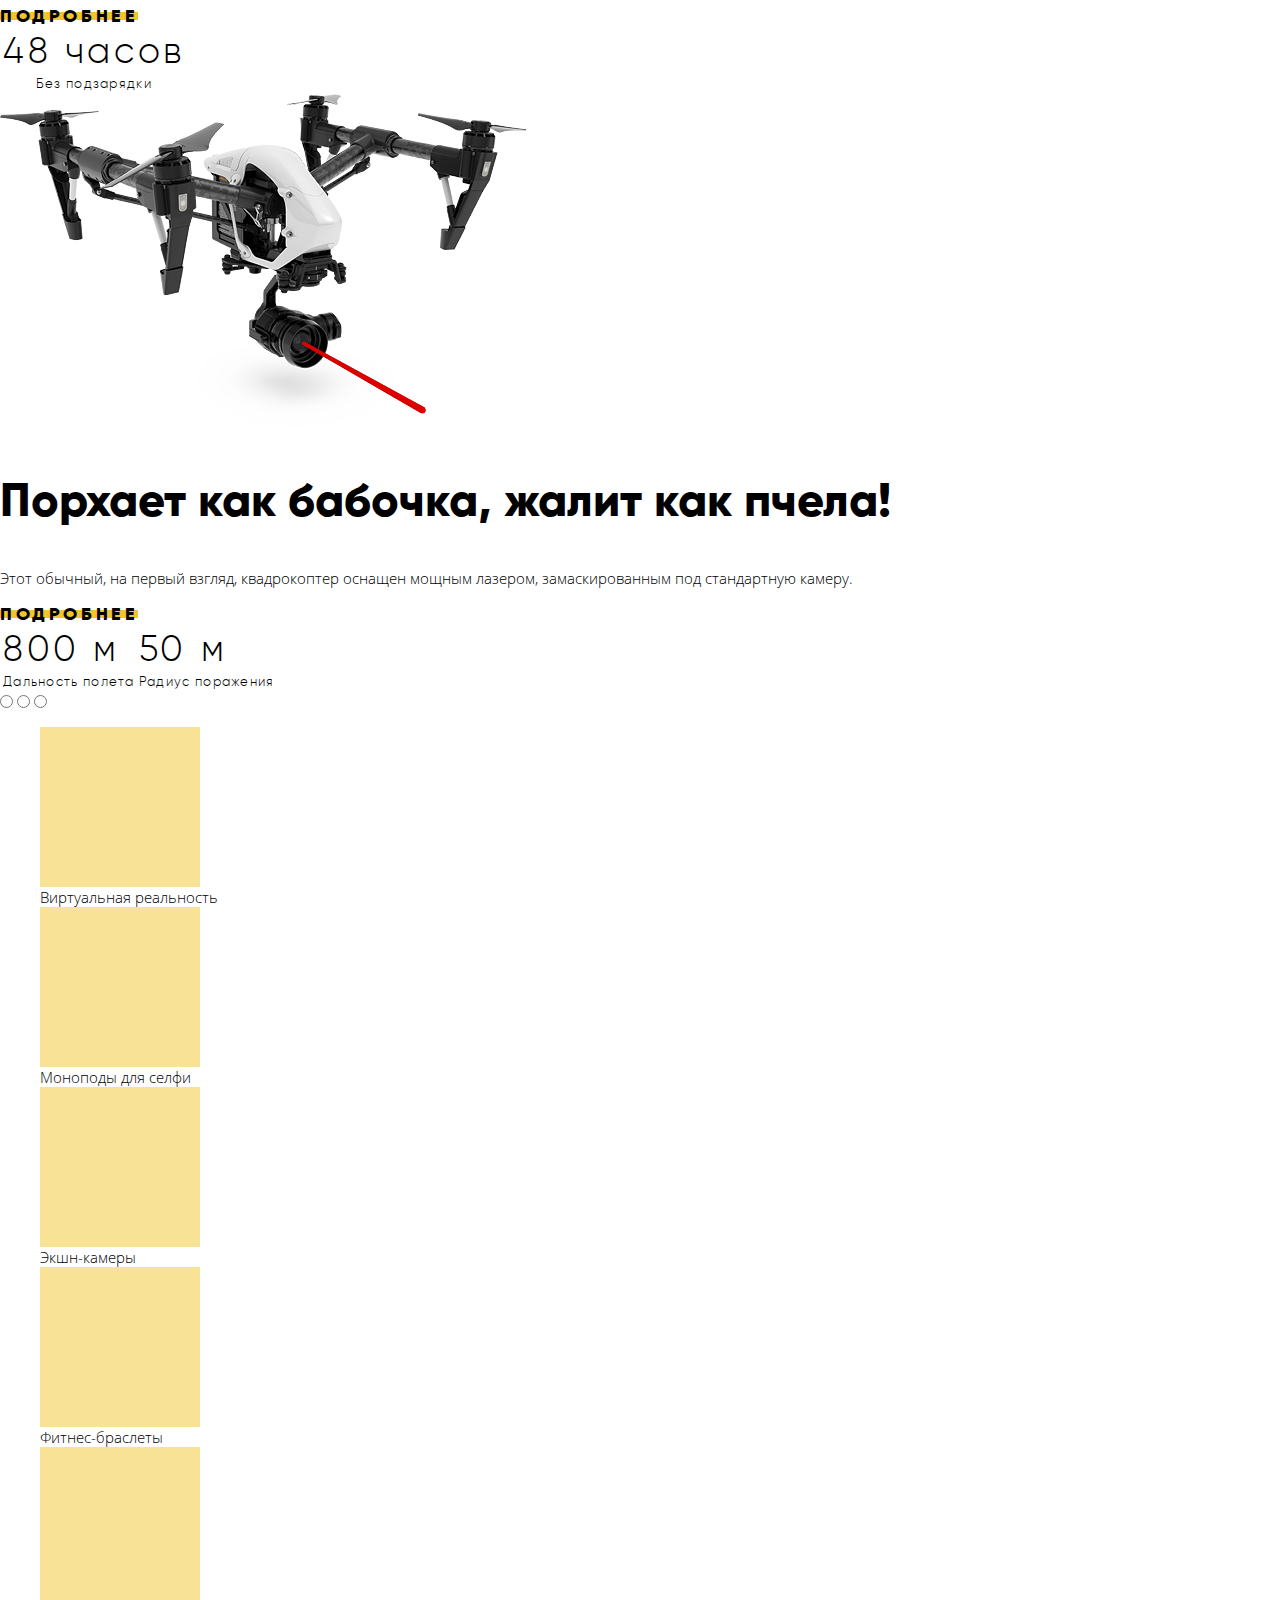
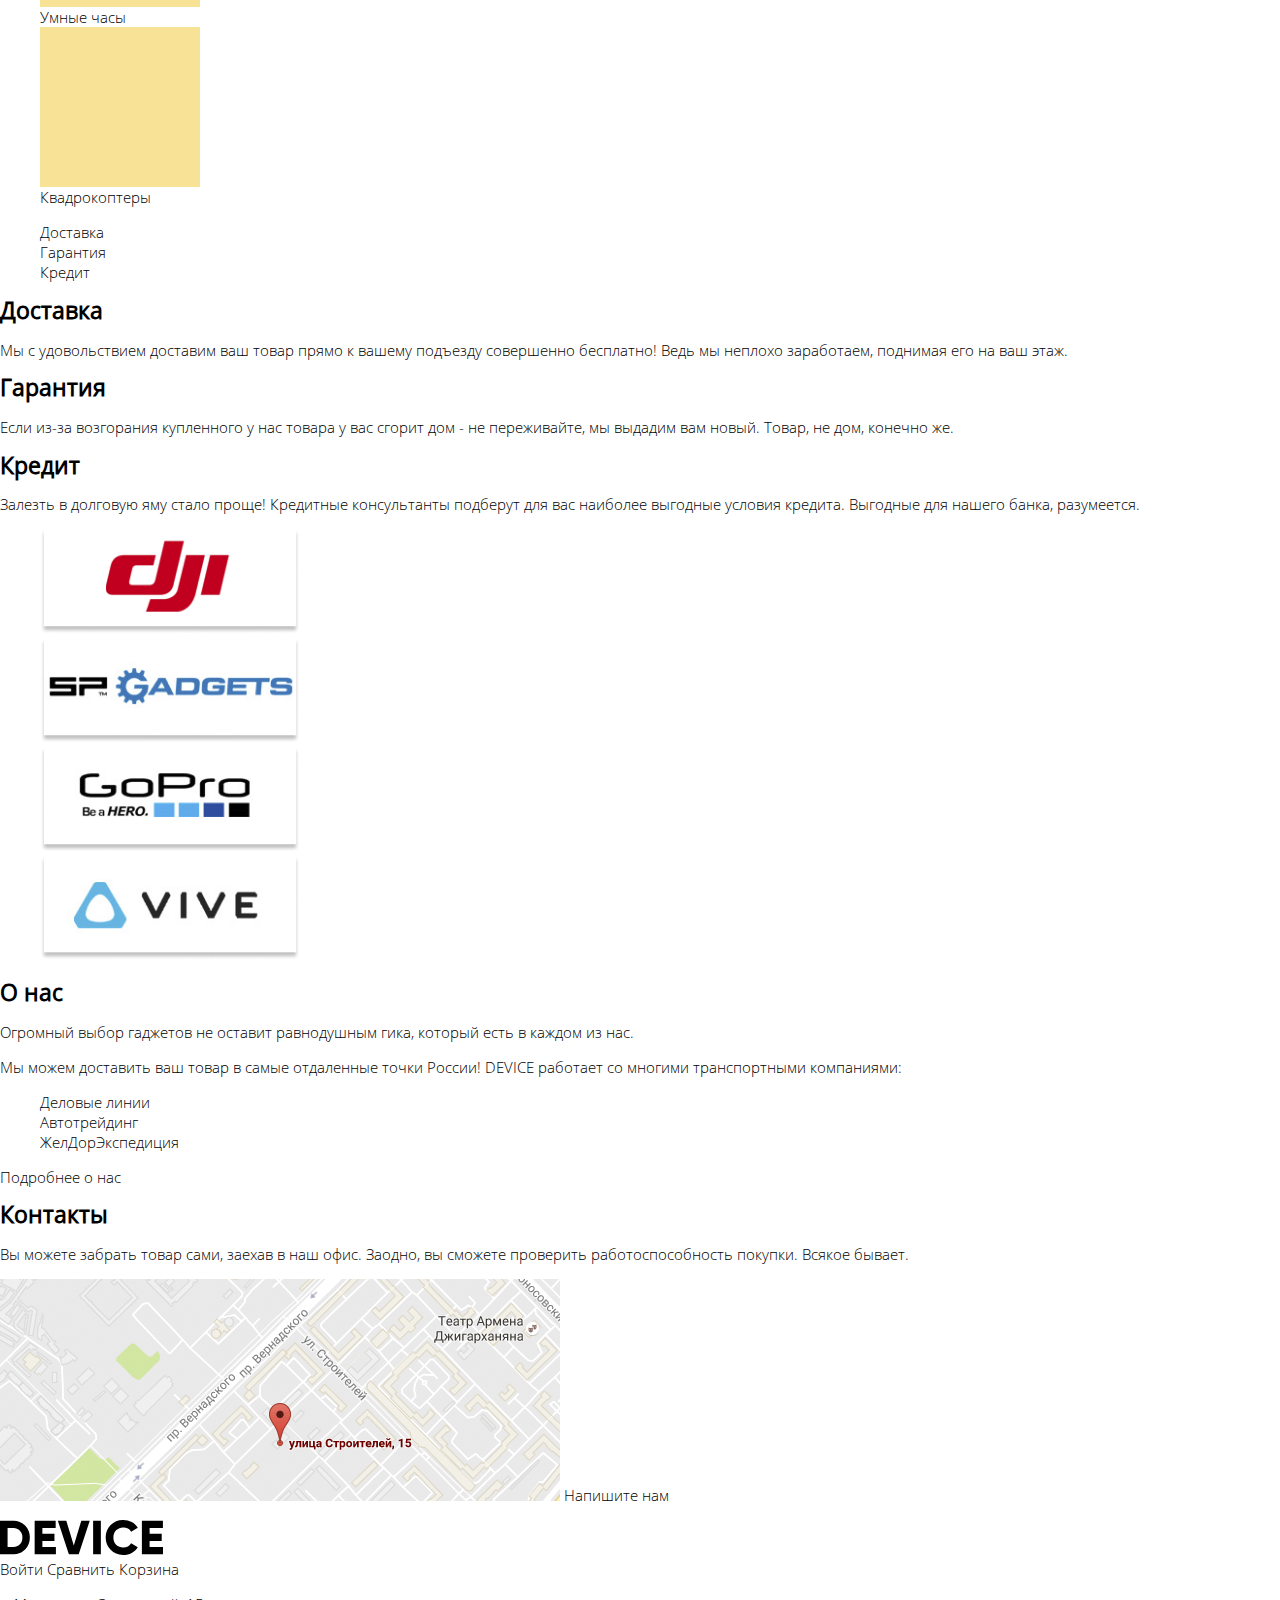
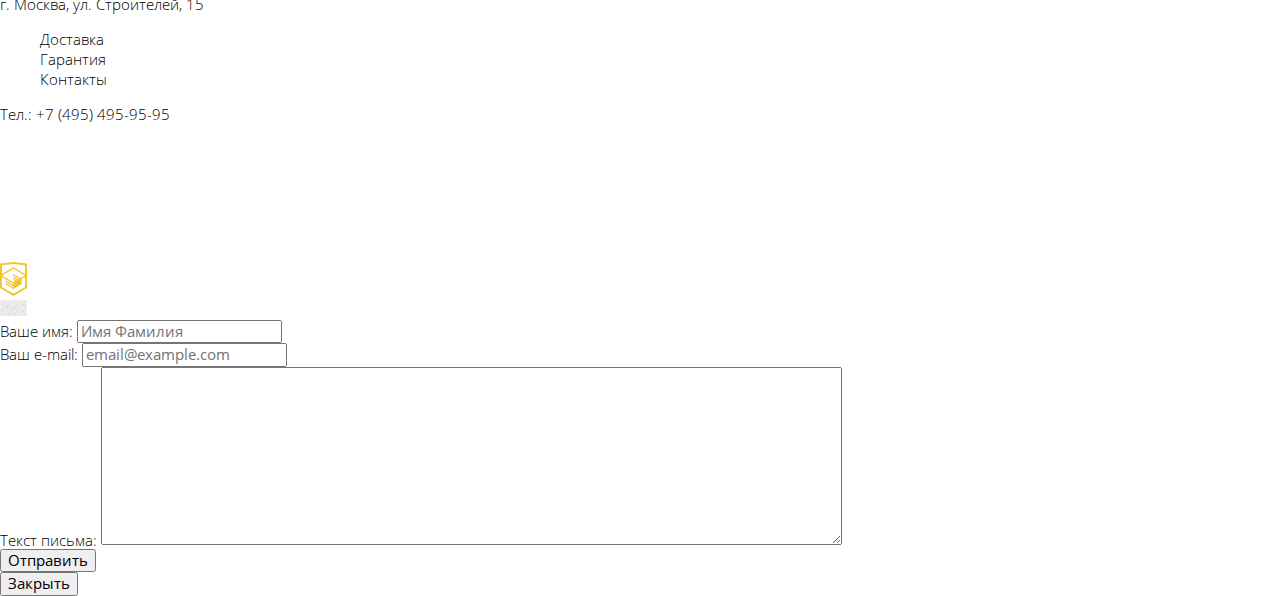
==== commit 380e5ca3: "Исправил косяки" ====
--- a/index.html
+++ b/index.html
@@ -3,17 +3,21 @@
   <head>
     <meta charset="utf-8">
     <title>HTML Academy: Девайс</title>
+    <link rel="stylesheet" href="css/normalize.css">
+    <link rel="stylesheet" href="css/style.css">
+    
   </head>
   <body>
     <header>      
       <div>
         <a href="index.html">
-          <img src="img/logo_device.svg"  width="163" height="35" alt='Логотип интернет-магазина "Девайс"'>
+          <img src="img/logo_device.svg" class="logo-device" width="163" height="35" alt='Логотип интернет-магазина "Девайс"'>
         </a>
 
         <form action="https://echo.htmlacademy.ru/" method="get">
-          <input type="text" name="search" id="search" placeholder="Поиск по сайту">  
-          <button type="submit">Найти</button>
+          <input type="text" name="search" id="search" class="search-input" placeholder="Поиск по сайту">  
+          <label for="search">Поиск по сайту</label>
+          <button type="submit" class="search-button">Найти</button>
         </form>
 
         <div class="options">
@@ -23,11 +27,11 @@
         </div>
       </div>
 
-      <nav>
-        <ul>
-          <li>
+      <nav class="main-navigation">
+        <ul class="main-navigation-list">
+          <li class="catalog">
             <a href="catalog.html">Каталог товаров</a>
-            <ul>
+            <ul class="catalog-menu">
               <li><a href="blank.html">Виртуальная реальность</a></li>
               <li><a href="blank.html">Моноподы для селфи</a></li>
               <li><a href="blank.html">Экшн-камеры</a></li>
@@ -47,82 +51,85 @@
 
     <main>
       <h1 class="visually-hidden">Интернет-магазин "Device"</h1>
-      <div>
-        <img src="img/slider-1.png" width="384" height="486" alt="палка для селфи">
-        <section>
-          <h2>
-            Делай селфи, 
-            как Бен Стиллер!  
-          </h2>
-          <p>
-            Самая длинная палка для селфи доступна в нашем магазине.
-            Восемь (Восемь, Карл) метров длиной и весом всего 5 килограмм.
-          </p>
-          <a href="blank.html">Подробнее</a>
-          
-          <table>
-            <tr>
-              <td>8,5 м</td>
-              <td>5 кг</td>
-              <td>Карбон</td>
-            </tr>
-            <tr>
-              <th>Длина палки</th>
-              <th>Вес палки</th>
-              <th>Материал</th>
-            </tr>
-          </table>
-        </section>
+      <div class="slider-wrapper">
+        <div class="slide-selfie-stick">
+          <img src="img/slider-1.png" width="384" height="486" alt="палка для селфи">
+          <section>
+            <h2>
+              Делай селфи, 
+              как Бен Стиллер!  
+            </h2>
+            <p>
+              Самая длинная палка для селфи доступна в нашем магазине.
+              Восемь (Восемь, Карл) метров длиной и весом всего 5 килограмм.
+            </p>
+            <a href="blank.html">Подробнее</a>
+            
+            <table>
+              <tr>
+                <td>8,5 м</td>
+                <td>5 кг</td>
+                <td>Карбон</td>
+              </tr>
+              <tr>
+                <th>Длина палки</th>
+                <th>Вес палки</th>
+                <th>Материал</th>
+              </tr>
+            </table>
+          </section>
+        </div>
+
+        <div class="slide-smart-watch">
+          <img src="img/slider-2.png" width="345" height="485" alt="Фитнес-браслет">
+          <section>
+            <h2>Худеем правильно!</h2>
+            <p>
+              Мотивирующие фитнес-браслеты помогут найти в себе силы 
+              не пропускать занятия и соблюдать диету.
+            </p>
+            <a href="blank.html">Подробнее</a>
+            <table>
+              <tr>
+                <td>48 часов</td>
+              </tr>
+              <tr>
+                <th>Без подзарядки</th>
+              </tr>
+            </table>
+          </section>
+        </div>
+
+        <div class="slide-quadcopter">
+          <img src="img/slider-3.png" width="526" height="334" alt="Квадрокоптер">
+          <section>
+            <h2>Порхает как бабочка, жалит как пчела!</h2>
+            <p>
+              Этот обычный, на первый взгляд, квадрокоптер оснащен 
+              мощным лазером, замаскированным под стандартную камеру.
+            </p>
+            <a href="blank.html">Подробнее</a>
+            <table>
+              <tr>
+                <td>800 м</td>
+                <td>50 м</td>
+              </tr>
+              <tr>
+                <th>Дальность полета</th>
+                <th>Радиус поражения</th>
+              </tr>
+            </table>
+          </section>
+        </div>
+        
+        <div>
+          <input type="radio" name="slider">
+          <input type="radio" name="slider">
+          <input type="radio" name="slider">
+        </div>
       </div>
 
-      <div>
-        <img src="img/slider-2.png" width="384" height="486" alt="Фитнес-браслет">
-        <section>
-          <h2>Худеем правильно!</h2>
-          <p>
-            Мотивирующие фитнес-браслеты помогут найти в себе силы 
-            не пропускать занятия и соблюдать диету.
-          </p>
-          <a href="blank.html">Подробнее</a>
-          <table>
-            <tr>
-              <td>48 часов</td>
-            </tr>
-            <tr>
-              <th>Без подзарядки</th>
-            </tr>
-          </table>
-        </section>
-      </div>
-      <div>
-        <img src="img/slider-3.png" width="384" height="486" alt="Квадрокоптер">
-        <section>
-          <h2>Порхает как бабочка, жалит как пчела!</h2>
-          <p>
-            Этот обычный, на первый взгляд, квадрокоптер оснащен 
-            мощным лазером, замаскированным под стандартную камеру.
-          </p>
-          <a href="blank.html">Подробнее</a>
-          <table>
-            <tr>
-              <td>800 м</td>
-              <td>50 м</td>
-            </tr>
-            <tr>
-              <th>Дальность полета</th>
-              <th>Радиус поражения</th>
-            </tr>
-          </table>
-        </section>
-      </div>
-      
-      <div>
-        <input type="radio" name="slider">
-        <input type="radio" name="slider">
-        <input type="radio" name="slider">
-      </div>
-
-      <ul>
+      <ul class="popular">
         <li><a href="blank.html">Виртуальная реальность</a></li>
         <li><a href="blank.html">Моноподы для селфи</a></li>
         <li><a href="blank.html">Экшн-камеры</a></li>
@@ -164,7 +171,6 @@
             условия кредита. Выгодные для нашего банка, разумеется.
           </p>
         </div>
-
       </section>
 
       <ul>
@@ -235,10 +241,11 @@
       <a href="https://htmlacademy.ru/intensive/htmlcss">
         <img src="img/logo_htmlacademy.svg" alt='Страница обучения Html и CSS от html academy'>
       </a>
-
     </footer>
 
-    <img src="img/map-popup.png" width="27" height="34" alt="улица Строителей, 15">
+    <div>
+      <img src="img/map-popup.png" width="27" height="34" alt="улица Строителей, 15">
+    </div>
 
     <div>
       <form action="https://echo.htmlacademy.ru" method="post">
--- a/css/style.css
+++ b/css/style.css
@@ -0,0 +1,222 @@
+/* Variables */
+
+:root {
+    --basic-black: #000000;
+    --basic-dark: #363636;
+    --basic-grey: #464646;
+    --basic-half-grey: #7e7e7e;
+    --basic-grey-light: #e5e5e5;
+    --basic-white: #ffffff;
+    
+    --special-yellow-dark: #f0c52e;
+    --special-yellow: #f7e296;
+    --special-green: #91c92f;
+
+    --status-pink: #f6dada;
+}
+
+/* Fonts */
+
+/* gilroy-300 - latin_cyrillic */
+@font-face {
+    font-family: 'Gilroy';
+    font-style: normal;
+    font-weight: 300;
+    src: local('Gilroy Light'), local('Gilroy-Light'), 
+         url('../fonts/Gilroylight.woff2') format('woff2'), 
+         url('../fonts/Gilroylight.woff') format('woff'), 
+         url('../fonts/Gilroylight.ttf') format('truetype');
+    
+}
+/* gilroy-800 - latin_cyrillic */
+@font-face {
+    font-family: 'Gilroy';
+    font-style: normal;
+    font-weight: 800;
+    src: local('Gilroy ExtraBold'), local('Gilroy-ExtraBold'), 
+         url('../fonts/Gilroyextrabold.woff2') format('woff2'), 
+         url('../fonts/Gilroyextrabold.woff') format('woff'), 
+         url('../fonts/Gilroyextrabold.ttf') format('truetype');
+}
+
+/* open-sans-300 - latin_cyrillic */
+@font-face {
+    font-family: 'Open Sans';
+    font-style: normal;
+    font-weight: 300;
+    src: url('../fonts/open-sans-v17-latin_cyrillic-300.eot'); /* IE9 Compat Modes */
+    src: local('Open Sans Light'), local('OpenSans-Light'),
+         url('../fonts/open-sans-v17-latin_cyrillic-300.eot?#iefix') format('embedded-opentype'), /* IE6-IE8 */
+         url('../fonts/open-sans-v17-latin_cyrillic-300.woff2') format('woff2'), /* Super Modern Browsers */
+         url('../fonts/open-sans-v17-latin_cyrillic-300.woff') format('woff'), /* Modern Browsers */
+         url('../fonts/open-sans-v17-latin_cyrillic-300.ttf') format('truetype'), /* Safari, Android, iOS */
+         url('../fonts/open-sans-v17-latin_cyrillic-300.svg#OpenSans') format('svg'); /* Legacy iOS */
+  }
+/* open-sans-regular - latin_cyrillic */
+@font-face {
+    font-family: 'Open Sans';
+    font-style: normal;
+    font-weight: 400;
+    src: url('../fonts/open-sans-v17-latin_cyrillic-regular.eot'); /* IE9 Compat Modes */
+    src: local('Open Sans Regular'), local('OpenSans-Regular'),
+        url('../fonts/open-sans-v17-latin_cyrillic-regular.eot?#iefix') format('embedded-opentype'), /* IE6-IE8 */
+        url('../fonts/open-sans-v17-latin_cyrillic-regular.woff2') format('woff2'), /* Super Modern Browsers */
+        url('../fonts/open-sans-v17-latin_cyrillic-regular.woff') format('woff'), /* Modern Browsers */
+        url('../fonts/open-sans-v17-latin_cyrillic-regular.ttf') format('truetype'), /* Safari, Android, iOS */
+        url('../fonts/open-sans-v17-latin_cyrillic-regular.svg#OpenSans') format('svg'); /* Legacy iOS */
+}
+
+.visually-hidden {
+    position: absolute;
+  
+    width: 1px;
+    height: 1px;
+    margin: -1px;
+    border: 0;
+    padding: 0;
+  
+    clip: rect(0 0 0 0);
+    overflow: hidden;
+  }
+
+body {
+    min-width: 1440;
+    margin: 0;
+    padding: 0;
+
+    font-family: 'Open Sans', 'Arial', sans-serif;
+    font-style: normal;
+    font-weight: 300;
+    font-size: 15px;
+    line-height: 20px;
+
+    color: var(--basic-black);
+    background-color: var(--basic-white);
+    background-repeat: no-repeat;
+}
+
+a {
+    text-decoration: none;
+    color: var(--basic-black);
+}
+
+img {
+    max-width: 100%;
+    height: auto;
+}
+
+header {
+    background-color: var(--special-yellow);
+}
+
+header .options {
+    line-height: 20px;
+}
+
+li {
+    list-style: none;
+}
+
+.main-navigation-list > li > a {
+    font-family: 'Gilroy', 'Arial', sans-serif;
+    font-weight: 800;
+    font-size: 18px;
+    line-height: 22px;
+    letter-spacing: 0.2em;
+    text-transform: uppercase;
+}
+
+.catalog-menu {
+    font-family: 'Open sans', 'Arial', sans-serif;
+    font-weight: 300;
+    font-size: 15px;
+    line-height: 20px;
+
+    display: none;
+}
+
+.search-input {
+    background-color: var(--special-yellow);
+    border: none;
+    opacity: 0.3;
+}
+
+.search-input + label {
+    display: none;
+}
+
+.search-button {
+    display: none;
+}
+
+.logo-device:hover,
+header a:hover {
+    opacity: 0.6;
+}
+
+.logo-device:active,
+header a:active {
+    opacity: 0.3;
+}
+
+.slider-wrapper h2 {
+    font-family: 'Gilroy', 'Arial', sans-serif;
+    font-weight: 800;
+    font-size: 47px;
+    line-height: 58px;
+}
+
+.slider-wrapper img {
+    background-color: transparent;
+}
+
+.slider-wrapper a {
+    font-family: 'Gilroy', 'Arial', sans-serif;
+    font-weight: 800;
+    font-size: 18px;
+    line-height: 22px;
+    letter-spacing: 0.2em;
+    text-transform: uppercase;
+    box-shadow: inset 0 7px 0 0 white,
+                inset 0 -7px 0 0 white;
+    background-color: var(--special-yellow-dark)
+}
+
+.slider-wrapper a:hover {
+    box-shadow: none;
+    transition: box-shadow 0.3s;
+    background-color: var(--special-yellow-dark);
+}
+
+.slider-wrapper a:active {
+    color: rgba(0, 0, 0, 0.3);
+    background-color: var(--special-yellow-dark);
+}
+
+.slider-wrapper td {
+    font-family: 'Gilroy', 'Arial', sans-serif;
+    font-weight: 300;
+    font-size: 36px;
+    line-height: 42px;
+    letter-spacing: 0.1em;
+}
+
+.slider-wrapper th {
+    font-family: 'Gilroy', 'Arial', sans-serif;
+    font-weight: 300;
+    font-size: 13px;
+    line-height: 15px;
+    letter-spacing: 0.1em;
+}
+
+.popular a::before {
+    content: '';
+    width: 160px;
+    height: 160px;
+    display: block;
+    background-color: var(--special-yellow);
+}
+
+.filter-price + label {
+    display: none;
+}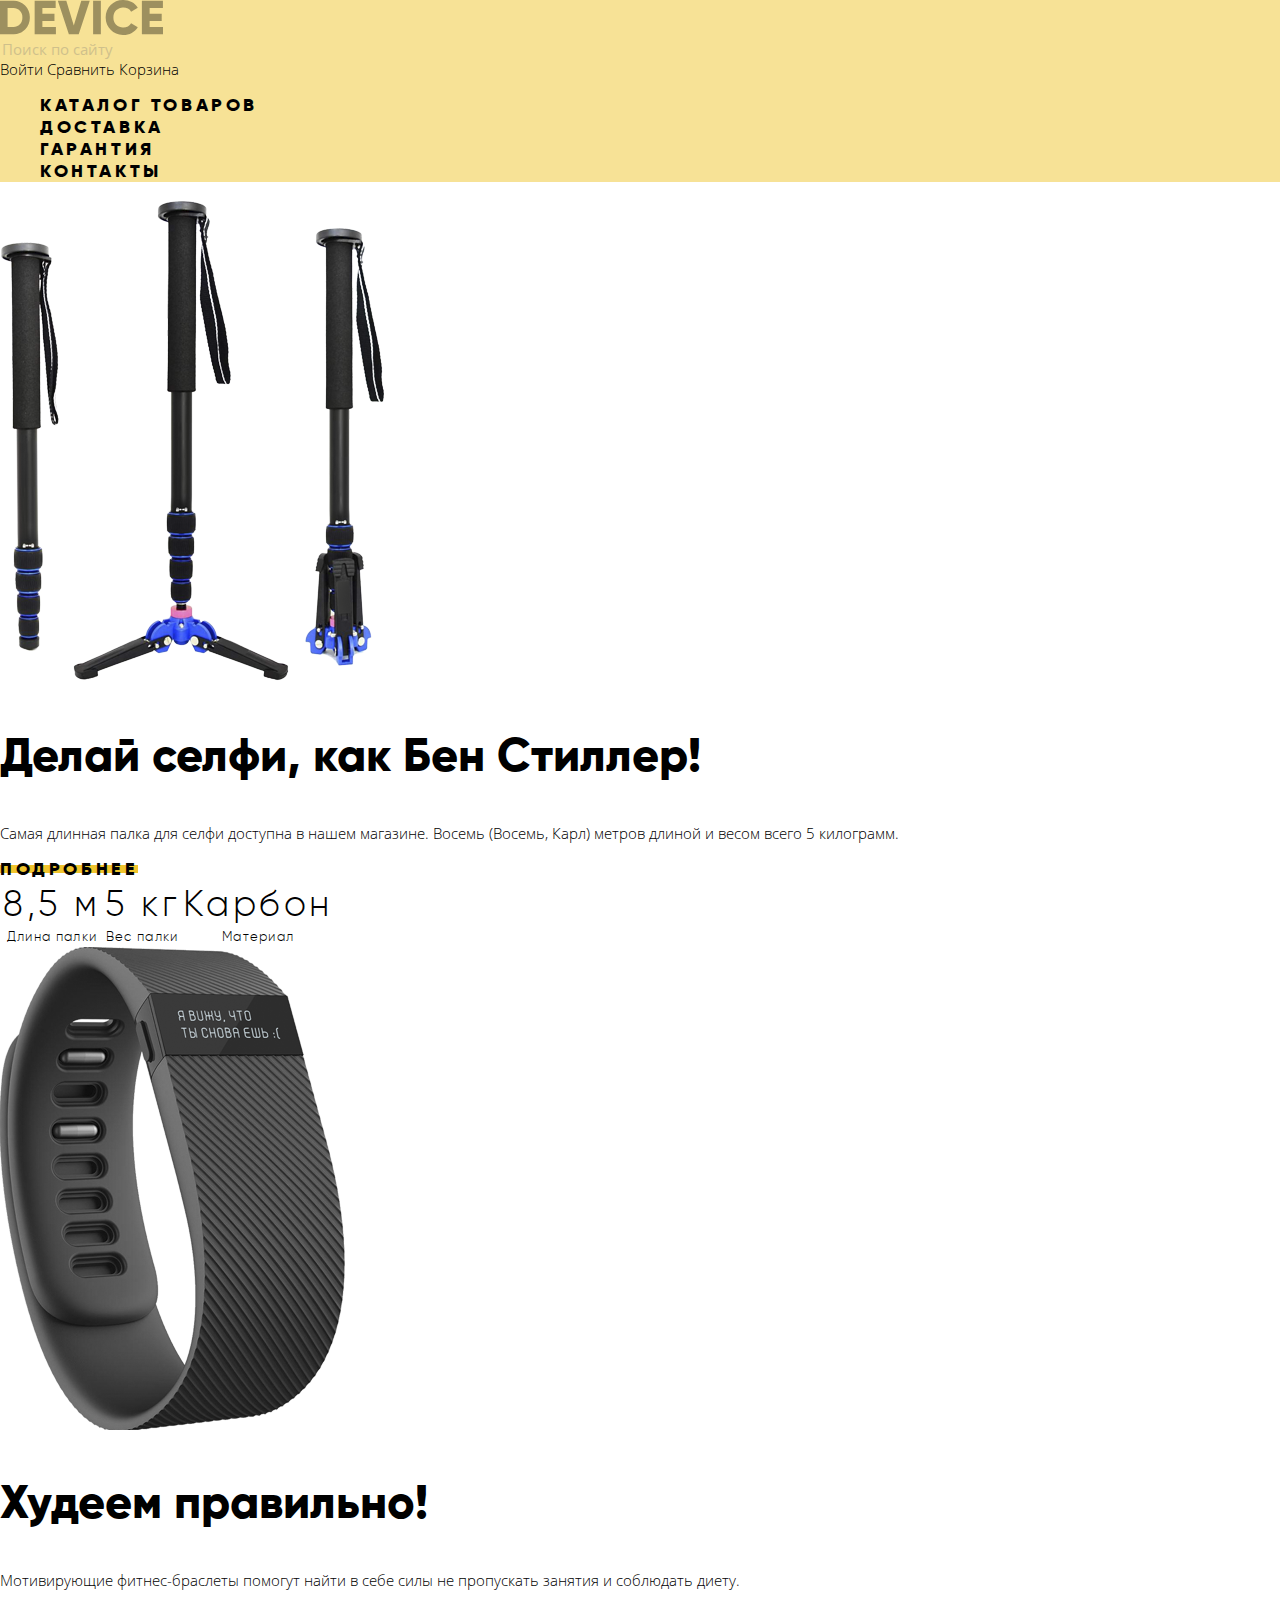
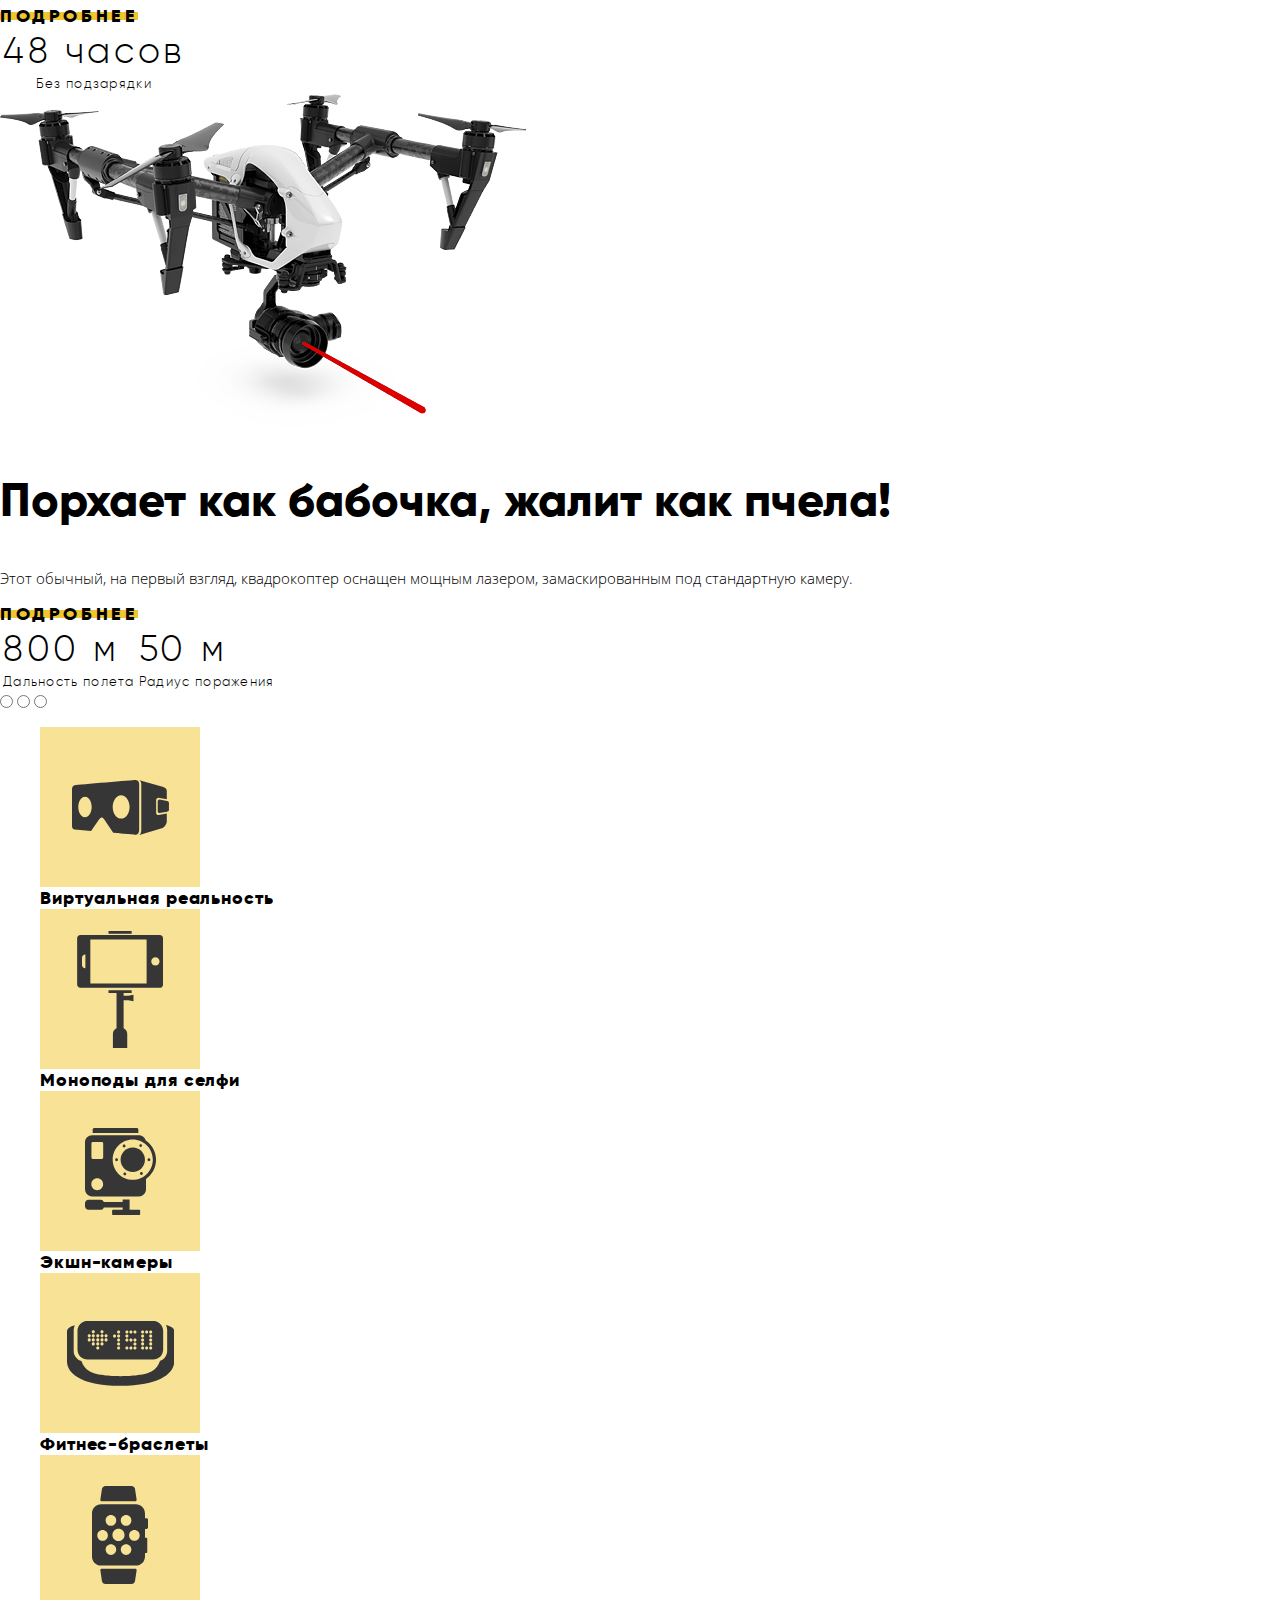
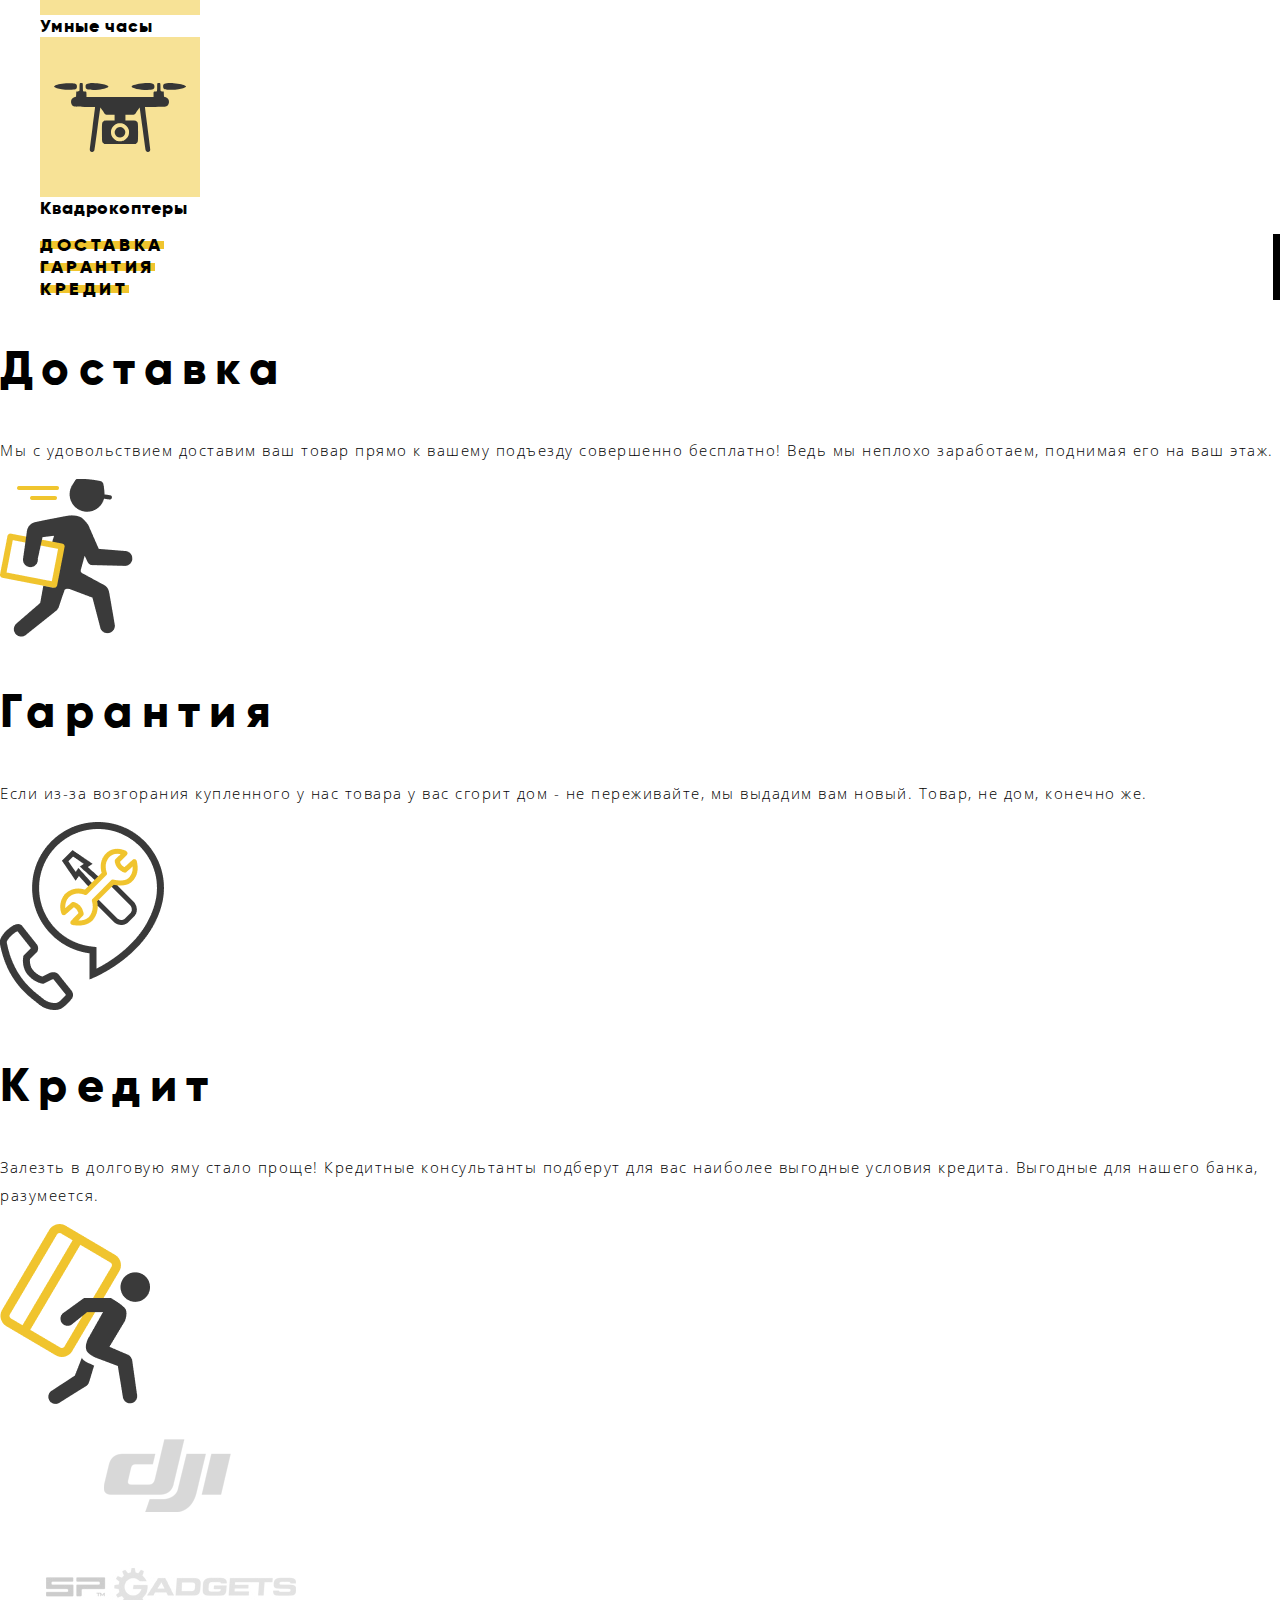
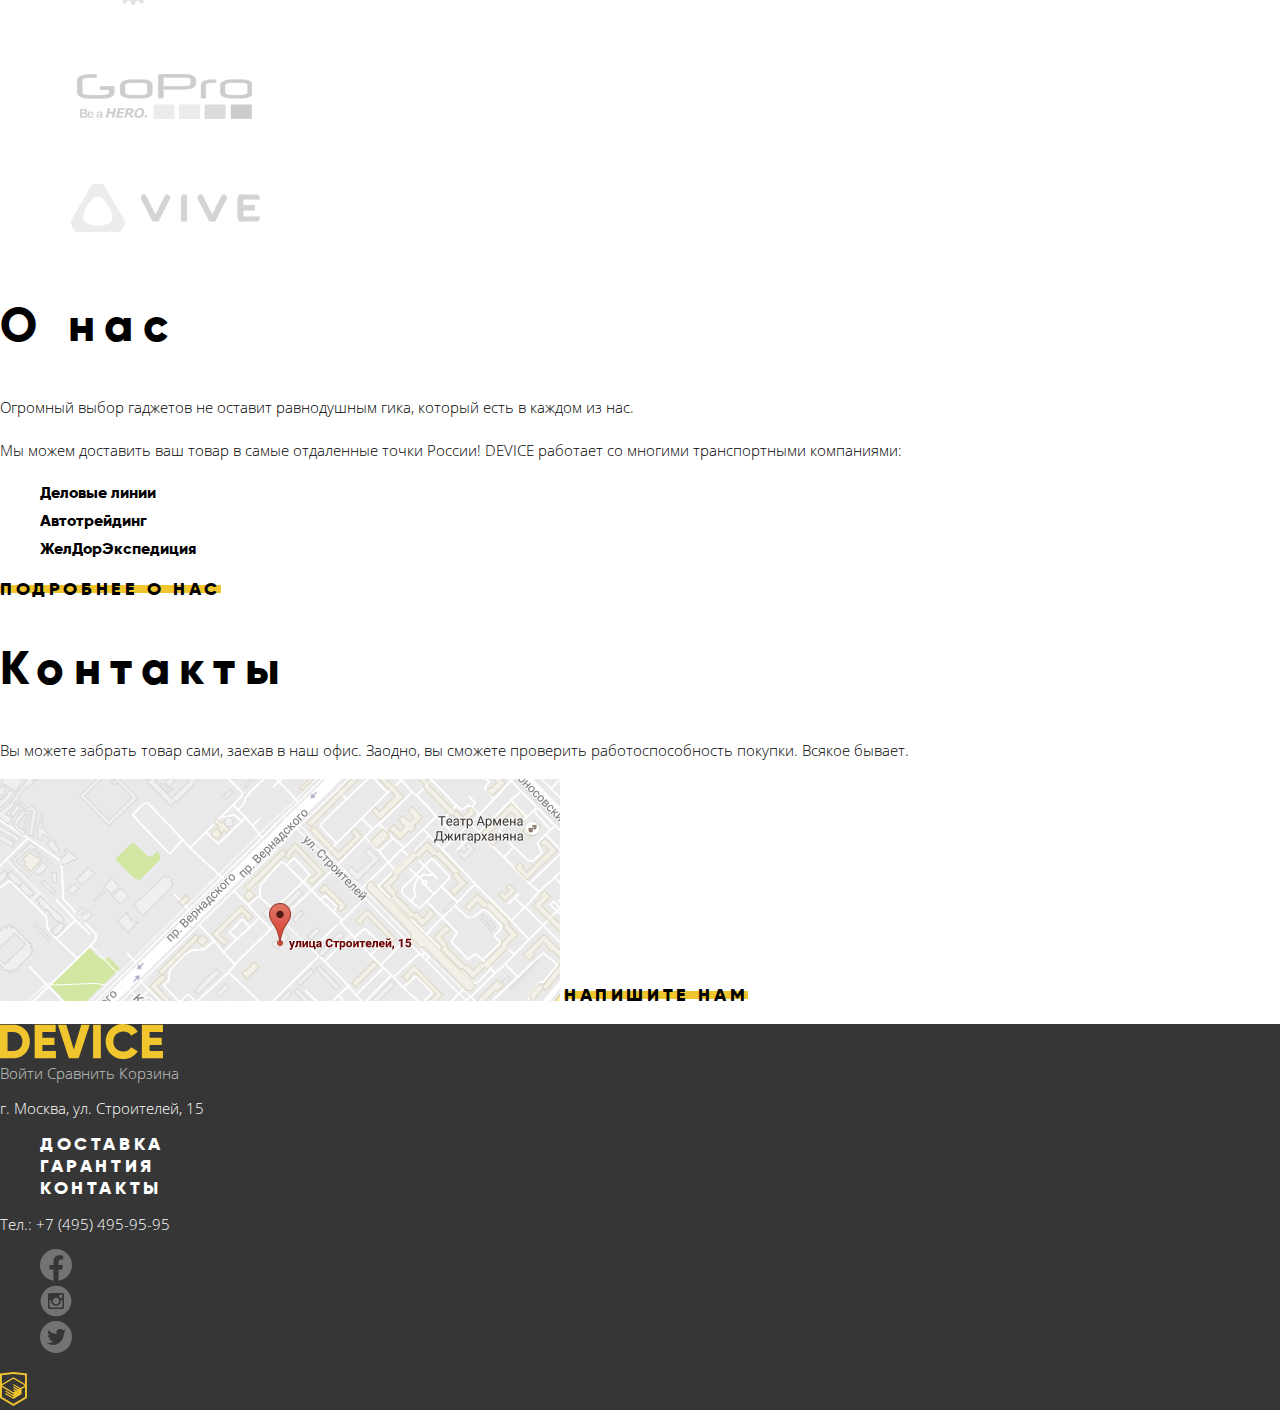
==== commit bd821688: "Добавил фоны и стили для текста" ====
--- a/index.html
+++ b/index.html
@@ -130,23 +130,23 @@
       </div>
 
       <ul class="popular">
-        <li><a href="blank.html">Виртуальная реальность</a></li>
-        <li><a href="blank.html">Моноподы для селфи</a></li>
-        <li><a href="blank.html">Экшн-камеры</a></li>
-        <li><a href="blank.html">Фитнес-браслеты</a></li>
-        <li><a href="blank.html">Умные часы</a></li>
-        <li><a href="blank.html">Квадрокоптеры</a></li>
+        <li><a href="blank.html" class="popular-vr">Виртуальная реальность</a></li>
+        <li><a href="blank.html" class="popular-selfie-stick">Моноподы для селфи</a></li>
+        <li><a href="blank.html" class="popular-action-cam">Экшн-камеры</a></li>
+        <li><a href="blank.html" class="popular-fitness-tracker">Фитнес-браслеты</a></li>
+        <li><a href="blank.html" class="popular-smart-watch">Умные часы</a></li>
+        <li><a href="blank.html" class="popular-quadcopter">Квадрокоптеры</a></li>
       </ul>
 
-      <section>
+      <section class="service">
         <h2 class="visually-hidden">Сервис:</h2>
-        <ul>
-          <li>Доставка</li>
-          <li>Гарантия</li>
-          <li>Кредит</li>
+        <ul class="service-navigation">
+          <li><button type="button">Доставка</button></li>
+          <li><button type="button">Гарантия</button></li>
+          <li><button type="button">Кредит</button></li>
         </ul>
 
-        <div>
+        <div class="service-delivery">
           <h2>Доставка</h2>
           <p>
             Мы с удовольствием доставим ваш товар прямо к вашему
@@ -155,7 +155,7 @@
           </p>
         </div>
 
-        <div>
+        <div class="service-warranty">
           <h2>Гарантия</h2>
           <p>
             Если из-за возгорания купленного у нас товара у вас сгорит дом -
@@ -163,7 +163,7 @@
             Товар, не дом, конечно же.
           </p>
         </div>
-        <div>
+        <div class="service-credit">
           <h2>Кредит</h2>
           <p>
             Залезть в долговую яму стало проще! Кредитные консультанты 
@@ -173,47 +173,77 @@
         </div>
       </section>
 
-      <ul>
+      <!-- Забрать alt-содержимое для доступности <ul>
         <li><a href="blank.html"><img src="img/logo-dji.png" width="260" height="100" alt="dji"></a></li>
         <li><a href="blank.html"><img src="img/logo-spgadgets.png" width="260" height="100" alt="SP Gadgets"></a></li>
         <li><a href="blank.html"><img src="img/logo-gopro.png" width="260" height="100" alt="Go Pro"></a></li>
         <li><a href="blank.html"><img src="img/logo-vive.png" width="260" height="100" alt="Vive"></a></li>
+      </ul> -->
+
+      <ul class="logotypes">
+        <li class="logotypes-dji"><a href="blank.html"></a></li>
+        <li class="logotypes-spgadgets"><a href="blank.html"></a></li>
+        <li class="logotypes-gopro"><a href="blank.html"></a></li>
+        <li class="logotypes-vive"><a href="blank.html"></a></li>
       </ul>
       
-      <section>
-        <h2>О нас</h2>
-        <p>
-          Огромный выбор гаджетов не оставит равнодушным гика,
-          который есть в каждом из нас.
-        </p>
-        <p>
-          Мы можем доставить ваш товар в самые отдаленные точки 
-          России! DEVICE работает со многими транспортными компаниями:
-        </p>
-
-        <ul>
-          <li>Деловые линии</li>
-          <li>Автотрейдинг</li>
-          <li>ЖелДорЭкспедиция</li>
-        </ul>
-
-        <a href="blank.html">Подробнее о нас</a>
-      </section>
-
-      <section>
-        <h2>Контакты</h2>        
-          <p>
-            Вы можете забрать товар сами, заехав в наш офис. Заодно, вы сможете
-            проверить работоспособность покупки. Всякое бывает.
-          <p>
-          <a href="blank.html"><img src="img/map.png" width="560" height="222" alt="Контактный адрес офиса 'Device': улица Строителей, 15"></a>
-        <a href="blank.html">Напишите нам</a>
-      </section>
+      <div class="sections-wrapper">
+        <section class="about">
+          <h2>О нас</h2>
+          <p>
+            Огромный выбор гаджетов не оставит равнодушным гика,
+            который есть в каждом из нас.
+          </p>
+          <p>
+            Мы можем доставить ваш товар в самые отдаленные точки 
+            России! DEVICE работает со многими транспортными компаниями:
+          </p>
+
+          <ul class="shipping-companies">
+            <li>Деловые линии</li>
+            <li>Автотрейдинг</li>
+            <li>ЖелДорЭкспедиция</li>
+          </ul>
+
+          <a href="blank.html">Подробнее о нас</a>
+        </section>
+
+        <section class="contacts">
+          <h2>Контакты</h2>        
+            <p>
+              Вы можете забрать товар сами, заехав в наш офис. Заодно, вы сможете
+              проверить работоспособность покупки. Всякое бывает.
+            <p>
+            <a href="blank.html"><img src="img/map.png" class="contacts-map" width="560" height="222" alt="Контактный адрес офиса 'Device': улица Строителей, 15"></a>
+          <button type="button">Напишите нам</button>
+        </section>
+      </div>
     </main>
 
     <footer>
       <a href="index.html">
-        <img src="img/logo_device.svg" width="163" height="35" alt='Логотип интернет-магазина "Девайс"'>
+        <svg class="logo-device" width="163" height="35" viewBox="0 0 163 35"  fill="none" xmlns="http://www.w3.org/2000/svg" alt='Логотип интернет-магазина "Девайс"'>
+          <g clip-path="url(#clip0)">
+            <path fill-rule="evenodd" clip-rule="evenodd" d="M-0.151001 0.701993V34.302H13.381C15.5624 34.3553 17.7309 33.954 19.7487 33.1235C21.7665 32.2929 23.5892 31.0514 25.101
+            29.478C26.6506 27.9007 27.8665 26.0273 28.6761 23.9697C29.4857 21.912 29.8724 19.7124 29.813 17.502C29.8724 15.2916 29.4857 13.092 28.6761 11.0343C27.8665 8.97669 26.6506
+            7.1033 25.101 5.52599C23.5891 3.9527 21.7663 2.7113 19.7486 1.88079C17.7308 1.05028 15.5623 0.648834 13.381 0.701993H-0.151001ZM7.582 26.91V8.09099H13.382C14.5845 8.04309
+            15.7838 8.24675 16.903 8.68895C18.0223 9.13115 19.0369 9.80215 19.882 10.659C20.7304 11.5766 21.3875 12.6541 21.8149 13.8285C22.2422 15.0029 22.4313 16.2507 22.371
+            17.499C22.4313 18.7473 22.2423 19.9951 21.8149 21.1695C21.3876 22.3439 20.7305 23.4214 19.882 24.339C19.0371 25.196 18.0225 25.8672 16.9032 26.3094C15.7839 26.7516 14.5845
+            26.9551 13.382 26.907H7.582V26.91ZM42.382 20.958H54.464V13.658H42.378V8.09099H55.669V0.701993H34.645V34.302H55.91V26.91H42.378V20.958H42.382ZM78.725 34.302L89.744
+            0.701993H81.286L73.795 25.422L66.304 0.701993H57.847L68.866 34.302H78.725ZM93.125 34.302H100.858V0.701993H93.125V34.302ZM131.74 32.886C134.233 31.574 136.321 29.6076
+            137.781 27.198L131.111 23.358C130.381 24.659 129.279 25.7121 127.946 26.382C126.505 27.1262 124.903 27.504 123.282 27.482C121.962 27.5449 120.643 27.3343 119.408
+            26.8635C118.173 26.3927 117.048 25.6718 116.105 24.746C115.195 23.7791 114.489 22.6393 114.028 21.3942C113.568 20.1492 113.362 18.8242 113.423 17.498C113.362 16.1718
+            113.568 14.8468 114.028 13.6017C114.489 12.3567 115.195 11.2168 116.105 10.25C117.048 9.32422 118.173 8.60333 119.408 8.13252C120.643 7.6617 121.962 7.45113 123.282
+            7.51399C124.893 7.49098 126.486 7.86172 127.921 8.59399C129.263 9.2718 130.373 10.3326 131.111 11.642L137.781 7.80199C136.294 5.39746 134.191 3.43378 131.691
+            2.11399C129.109 0.720899 126.216 0.00268346 123.282 0.0259933C113.503 -0.246007 105.485 7.71699 105.691 17.498C105.483 27.279 113.5 35.245 123.279 34.974C126.229
+            35.0012 129.138 34.283 131.737 32.886H131.74ZM149.621 20.958H161.703V13.658H149.618V8.09099H162.908V0.701993H141.885V34.302H163.15V26.91H149.618V20.958H149.621Z" fill="#f0c52e"/>
+          </g>
+          <defs>
+            <clipPath id="clip0">
+              <rect width="163" height="35" fill="white"/>
+            </clipPath>
+          </defs>
+        </svg>
       </a>  
 
       <div class="options">
@@ -224,7 +254,7 @@
 
       <p>г. Москва, ул. Строителей, 15</p>
 
-      <ul>
+      <ul class="main-navigation-list">
         <li><a href="blank.html">Доставка</a></li>
         <li><a href="blank.html">Гарантия</a></li>
         <li><a href="blank.html">Контакты</a></li>
@@ -232,22 +262,22 @@
 
       <p>Тел.: +7 (495) 495-95-95</p>
 
-      <ul>
+      <ul class="socials">
         <li><a href="blank.html"><img src="img/icon_facebook.svg" width="32" height="32" alt="Наша страница на Facebook"></a></li>
         <li><a href="blank.html"><img src="img/icon_instagram.svg" width="32" height="32" alt="Наша страница в Instagram"></a></li>
         <li><a href="blank.html"><img src="img/icon_twitter.svg" width="32" height="32" alt="Наша страница в Twitter"></a></li>
       </ul>
       
-      <a href="https://htmlacademy.ru/intensive/htmlcss">
+      <a class="logo-htmlacademy" href="https://htmlacademy.ru/intensive/htmlcss">
         <img src="img/logo_htmlacademy.svg" alt='Страница обучения Html и CSS от html academy'>
       </a>
     </footer>
 
-    <div>
+    <div class="modal modal-map">
       <img src="img/map-popup.png" width="27" height="34" alt="улица Строителей, 15">
     </div>
 
-    <div>
+    <div class="modal modal-message">
       <form action="https://echo.htmlacademy.ru" method="post">
         <div>
           <label for="message-name">Ваше имя: </label>
--- a/css/style.css
+++ b/css/style.css
@@ -11,7 +11,11 @@
     --special-yellow-dark: #f0c52e;
     --special-yellow: #f7e296;
     --special-green: #91c92f;
-
+    --special-half-grey: #D9D9D9;
+    --special-grey-light: #EBEBEB;
+    --special-transparent-black: rgba(0, 0, 0, 0.3);
+    
+    --filter-grey: #DCDCDC;
     --status-pink: #f6dada;
 }
 
@@ -91,7 +95,6 @@
     line-height: 20px;
 
     color: var(--basic-black);
-    background-color: var(--basic-white);
     background-repeat: no-repeat;
 }
 
@@ -105,6 +108,12 @@
     height: auto;
 }
 
+li {
+    list-style: none;
+}
+
+
+
 header {
     background-color: var(--special-yellow);
 }
@@ -113,8 +122,16 @@
     line-height: 20px;
 }
 
-li {
-    list-style: none;
+.logo-device:hover,
+header a:hover,
+footer a:hover {
+    opacity: 0.6;
+}
+
+.logo-device:active,
+header a:active,
+footer a:active {
+    opacity: 0.3;
 }
 
 .main-navigation-list > li > a {
@@ -141,23 +158,33 @@
     opacity: 0.3;
 }
 
+.search-input:hover {
+    opacity: 0.6;
+}
+
 .search-input + label {
     display: none;
 }
 
 .search-button {
     display: none;
-}
-
-.logo-device:hover,
-header a:hover {
-    opacity: 0.6;
-}
-
-.logo-device:active,
-header a:active {
-    opacity: 0.3;
-}
+    text-transform: uppercase;
+    box-sizing: border-box;
+    border: 2px solid var(--basic-black);
+}
+
+.search-button:hover {
+    color: var(--basic-white);
+    background-color: var(--basic-black);
+}
+
+.search-button:active {
+    color: var(--basic-white);
+    opacity: 0.3;
+    background-color: var(--basic-black);
+}
+
+
 
 .slider-wrapper h2 {
     font-family: 'Gilroy', 'Arial', sans-serif;
@@ -177,19 +204,21 @@
     line-height: 22px;
     letter-spacing: 0.2em;
     text-transform: uppercase;
-    box-shadow: inset 0 7px 0 0 white,
-                inset 0 -7px 0 0 white;
-    background-color: var(--special-yellow-dark)
-}
-
-.slider-wrapper a:hover {
+
+    box-shadow: inset 0 7px 0 0 var(--basic-white),
+                inset 0 -7px 0 0 var(--basic-white);
+    background-color: var(--special-yellow-dark);
+}
+
+.slider-wrapper a:hover,
+.slider-wrapper a:focus {
     box-shadow: none;
     transition: box-shadow 0.3s;
     background-color: var(--special-yellow-dark);
 }
 
 .slider-wrapper a:active {
-    color: rgba(0, 0, 0, 0.3);
+    color: var(--special-transparent-black);
     background-color: var(--special-yellow-dark);
 }
 
@@ -207,6 +236,14 @@
     font-size: 13px;
     line-height: 15px;
     letter-spacing: 0.1em;
+}
+
+.popular a {
+    font-family: 'Gilroy', 'Arial', sans-serif;
+    font-weight: 800;
+    font-size: 18px;
+    line-height: 22px;
+    letter-spacing: 0.05em;
 }
 
 .popular a::before {
@@ -217,6 +254,415 @@
     background-color: var(--special-yellow);
 }
 
+.popular-vr::before {
+    background-image: url(../img/popular-1.svg);
+    background-repeat: no-repeat;
+    background-position: center;
+}
+
+.popular-selfie-stick::before {
+    background-image: url(../img/popular-2.svg);
+    background-repeat: no-repeat;
+    background-position: center;
+}
+
+.popular-action-cam::before {
+    background-image: url(../img/popular-3.svg);
+    background-repeat: no-repeat;
+    background-position: center;
+}
+
+.popular-fitness-tracker::before {
+    background-image: url(../img/popular-4.svg);
+    background-repeat: no-repeat;
+    background-position: center;
+}
+
+.popular-smart-watch::before {
+    background-image: url(../img/popular-5.svg);
+    background-repeat: no-repeat;
+    background-position: center;
+}
+
+.popular-quadcopter::before {
+    background-image: url(../img/popular-6.svg);
+    background-repeat: no-repeat;
+    background-position: center;
+}
+
+.service-navigation {
+    border-right: 7px solid var(--basic-black);
+}
+
+.service-navigation button {
+    margin: 0;
+    padding: 0;
+    
+    font-family: 'Gilroy', 'Arial', sans-serif;
+    font-weight: 800;
+    font-size: 18px;
+    line-height: 22px;
+    letter-spacing: 0.2em;
+    text-transform: uppercase;
+    
+    border: none;
+    box-shadow: inset 0 7px 0 0 var(--basic-white),
+                inset 0 -7px 0 0 var(--basic-white);
+    background-color: var(--special-yellow-dark);
+}
+
+.service-navigation button:hover {
+    box-shadow: none;
+    transition: box-shadow 0.3s;
+    background-color: var(--special-yellow-dark);
+}
+
+.service-navigation button:active,
+.service-navigation button:focus {
+    color: var(--special-yellow);
+    background-color: var(--basic-black);
+    box-shadow: none;
+    outline: transparent;
+}
+
+.service h2 {
+    font-family: 'Gilroy', 'Arial', sans-serif;
+    font-weight: 800;
+    font-size: 47px;
+    line-height: 58px;
+    letter-spacing: 0.2em;
+}
+
+.service p {
+    line-height: 28px;
+    letter-spacing: 0.1em;
+}
+
+.service-delivery::after {
+    content: '';
+    display: block; /* сделал, чтобы было видно */
+    width: 136px;
+    height: 164px;
+    background-image: url(../img/delivery.png);
+    background-repeat: no-repeat;
+    background-position: center;
+}
+
+.service-warranty::after {
+    content: '';
+    display: block; /* сделал, чтобы было видно */
+    width: 171px;
+    height: 195px;
+    background-image: url(../img/warranty.png);
+    background-repeat: no-repeat;
+    background-position: center;
+}
+
+.service-credit::after {
+    content: '';
+    display: block; /* сделал, чтобы было видно */
+    width: 156px;
+    height: 188px;
+    background-image: url(../img/credit.png);
+    background-repeat: no-repeat;
+    background-position: center;
+}
+
+.logotypes li a {
+    width: 260px;
+    height: 100px;
+    display: block;
+    margin-top: 10px;
+    background-position: center;
+    background-repeat: no-repeat;
+}
+
+.logotypes-dji a {
+    background-image: url(../img/logo-dji.png);
+}
+
+.logotypes-spgadgets a {
+    background-image: url(../img/logo-spgadgets.png);
+}
+
+.logotypes-gopro a {
+    background-image: url(../img/logo-gopro.png);
+}
+
+.logotypes-vive a {
+    background-image: url(../img/logo-vive.png);
+}
+
+.logotypes-dji a:hover {
+    background-image: url(../img/logo-dji-hovered.png);
+}
+
+.logotypes-spgadgets a:hover {
+    background-image: url(../img/logo-spgadgets-hovered.png);
+}
+
+.logotypes-gopro a:hover {
+    background-image: url(../img/logo-gopro-hovered.png);
+}
+
+.logotypes-vive a:hover {
+    background-image: url(../img/logo-vive-hovered.png);
+}
+
+.sections-wrapper h2{
+    font-family: 'Gilroy', 'Arial', sans-serif;
+    font-weight: 800;
+    font-size: 47px;
+    line-height: 58px;
+    letter-spacing: 0.2em;
+}
+
+.sections-wrapper p {
+    line-height: 28px;
+}
+
+.shipping-companies li {
+    font-family: 'Gilroy', 'Arial', sans-serif;
+    font-weight: 800;
+    font-size: 16px;
+    line-height: 28px;
+}
+
+.sections-wrapper a,
+.sections-wrapper button {
+    padding: 0;
+    margin: 0;
+
+    font-family: 'Gilroy', 'Arial', sans-serif;
+    font-weight: 800;
+    font-size: 18px;
+    line-height: 22px;
+    letter-spacing: 0.2em;
+    text-transform: uppercase;
+
+    border: none;
+    box-shadow: inset 0 7px 0 0 var(--basic-white),
+                inset 0 -7px 0 0 var(--basic-white);
+    background-color: var(--special-yellow-dark);
+}
+
+.sections-wrapper section > a:hover,
+.sections-wrapper section > a:focus,
+.sections-wrapper button:hover,
+.sections-wrapper button:focus {
+    box-shadow: none;
+    transition: box-shadow 0.3s;
+    background-color: var(--special-yellow-dark);
+    
+}
+
+.sections-wrapper section > a:active,
+.sections-wrapper button:active {
+    color: var(--special-transparent-black);
+    background-color: var(--special-yellow-dark);
+    outline: transparent;
+}
+
+.contacts-map {
+    background-color: var(--basic-grey-light);
+}
+
+footer {
+    background-color: var(--basic-dark);
+    color: var(--basic-white);
+}
+
+footer .options a {
+    color: var(--basic-white);
+    opacity: 0.7;
+}
+
+footer .options a:hover {
+    opacity: 1;
+}
+
+footer .options a:active {
+    opacity: 0.3;
+}
+
+footer .main-navigation-list a {
+    color: var(--basic-white);
+}
+
+footer .socials a {
+    opacity: 0.3;
+}
+
+footer .socials a:hover {
+    opacity: 0.6;
+}
+
+footer .socials a:active {
+    opacity: 0.1;
+}
+
+.modal {
+    display: none;
+}
+
+h1 {
+    font-family: 'Gilroy', 'Arial', sans-serif;
+    font-weight: normal;
+    font-size: 47px;
+    line-height: 58px;
+}
+
+.catalog-main h2 {
+    font-family: 'Gilroy', 'Arial', sans-serif;
+    font-size: 18px;
+    line-height: 22px;
+    letter-spacing: 0.2em;
+    text-transform: uppercase;
+}
+
+.breadcrumbs li {
+    font-size: 14px;
+    line-height: 19px;
+    opacity: 0.3;
+}
+
+.breadcrumbs li a:hover {
+    opacity: 0.6;
+}
+
+.breadcrumbs li a:active {
+    opacity: 0.1;
+}
+
+.filter {
+    background-color: var(--basic-grey-light);
+}
+
+.filter label {
+    font-size: 14px;
+    line-height: 19px;
+}
+
+.filter-wrapper {
+    background-color: var(--filter-grey);
+}
+
+.filter legend {
+    font-family: 'Gilroy', 'Arial', sans-serif;
+    font-weight: 800;
+    font-size: 14px;
+    line-height: 17px;
+    letter-spacing: 0.1em;
+}
+
 .filter-price + label {
     display: none;
-}+}
+
+.filter button[type=submit] {
+    padding: 0;
+    margin: 0;
+
+    font-family: 'Gilroy', 'Arial', sans-serif;
+    font-weight: 800;
+    font-size: 18px;
+    line-height: 22px;
+    letter-spacing: 0.2em;
+    text-transform: uppercase;
+
+    border: none;
+    box-shadow: inset 0 7px 0 0 var(--basic-grey-light),
+                inset 0 -7px 0 0 var(--basic-grey-light);
+    background-color: var(--special-yellow-dark);
+}
+
+.filter button[type=submit]:hover,
+.filter button[type=submit]:focus {
+    box-shadow: none;
+    transition: box-shadow 0.3s;
+    background-color: var(--special-yellow-dark);
+}
+
+.filter button[type=submit]:active {
+    color: var(--special-transparent-black);
+    background-color: var(--special-yellow-dark);
+    outline: transparent;
+}
+
+.catalog-sort {
+    background-color: var(--basic-grey-light);
+}
+
+.catalog-sort-types a {
+    font-weight: 400;
+    font-size: 14px;
+    line-height: 19px;
+    opacity: 0.3;
+}
+
+.catalog-sort-types a:hover {
+    opacity: 0.6;
+}
+
+.catalog-sort-types a:active {
+    opacity: 1;
+}
+
+.catalog-list h3 {
+    font-family: 'Gilroy', 'Arial', sans-serif;
+    font-weight: 800;
+    font-size: 18px;
+    line-height: 22px;
+    letter-spacing: 0.05em;
+}
+
+.catalog-list h3 > span {
+    font-family: 'Gilroy', 'Arial', sans-serif;
+    font-weight: 300;
+    font-size: 16px;
+    line-height: 18px;
+    letter-spacing: 0.05em;
+}
+
+.catalog-list img:hover {
+    opacity: 0.7;
+}
+
+.catalog-nav {
+    font-family: 'Gilroy';
+    font-weight: 800;
+    font-size: 16px;
+    line-height: 20px;
+    letter-spacing: 0.1em;
+    text-transform: uppercase;
+    
+    background-color: var(--special-grey-light);
+}
+
+.catalog-nav .page-number a {
+    opacity: 0.3;
+}
+
+.catalog-nav .page-number a:hover {
+    opacity: 0.6;
+}
+
+.catalog-nav .page-number a:active {
+    opacity: 1;
+}
+
+.catalog-nav .prev-page a:hover,
+.catalog-nav .next-page a:hover {
+    background-color: var(--special-half-grey);
+}
+
+.catalog-nav .prev-page a:active,
+.catalog-nav .next-page a:active {
+    color: var(--special-transparent-black);
+}
+
+
+
+
+
+
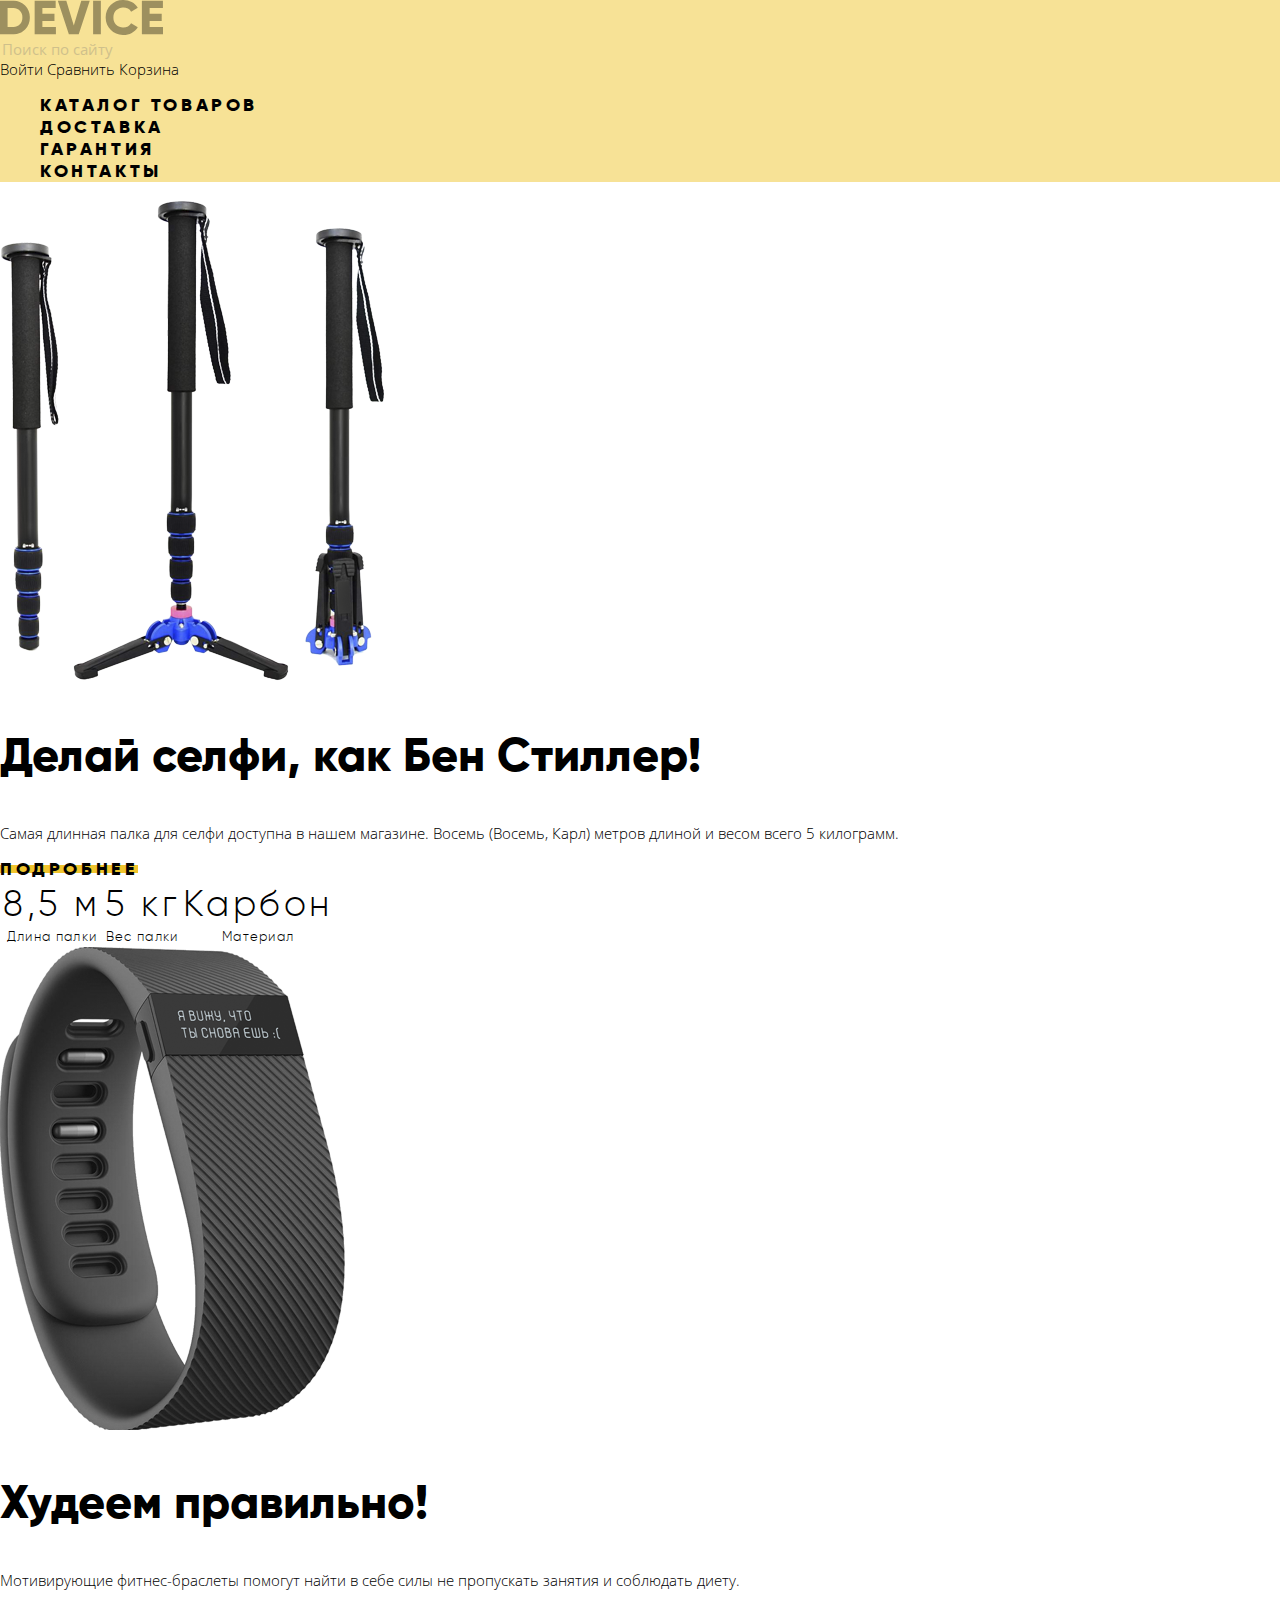
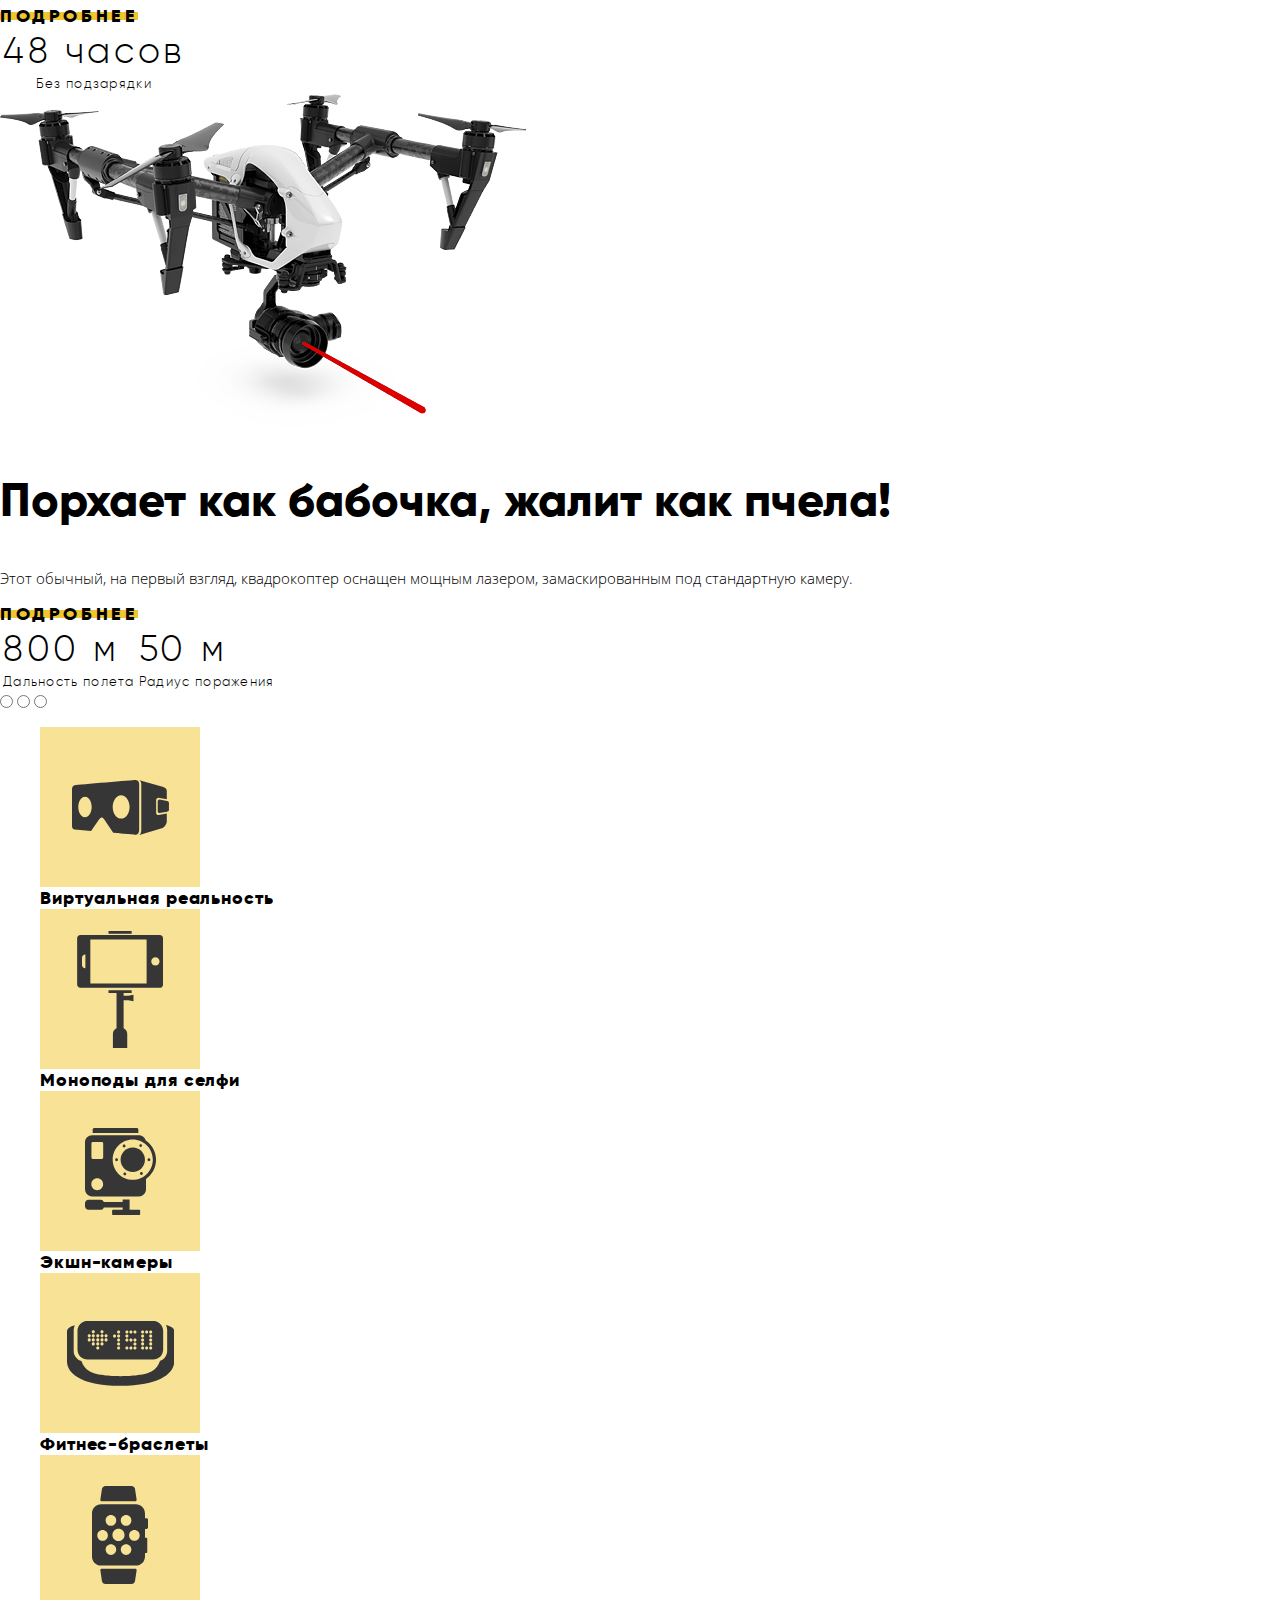
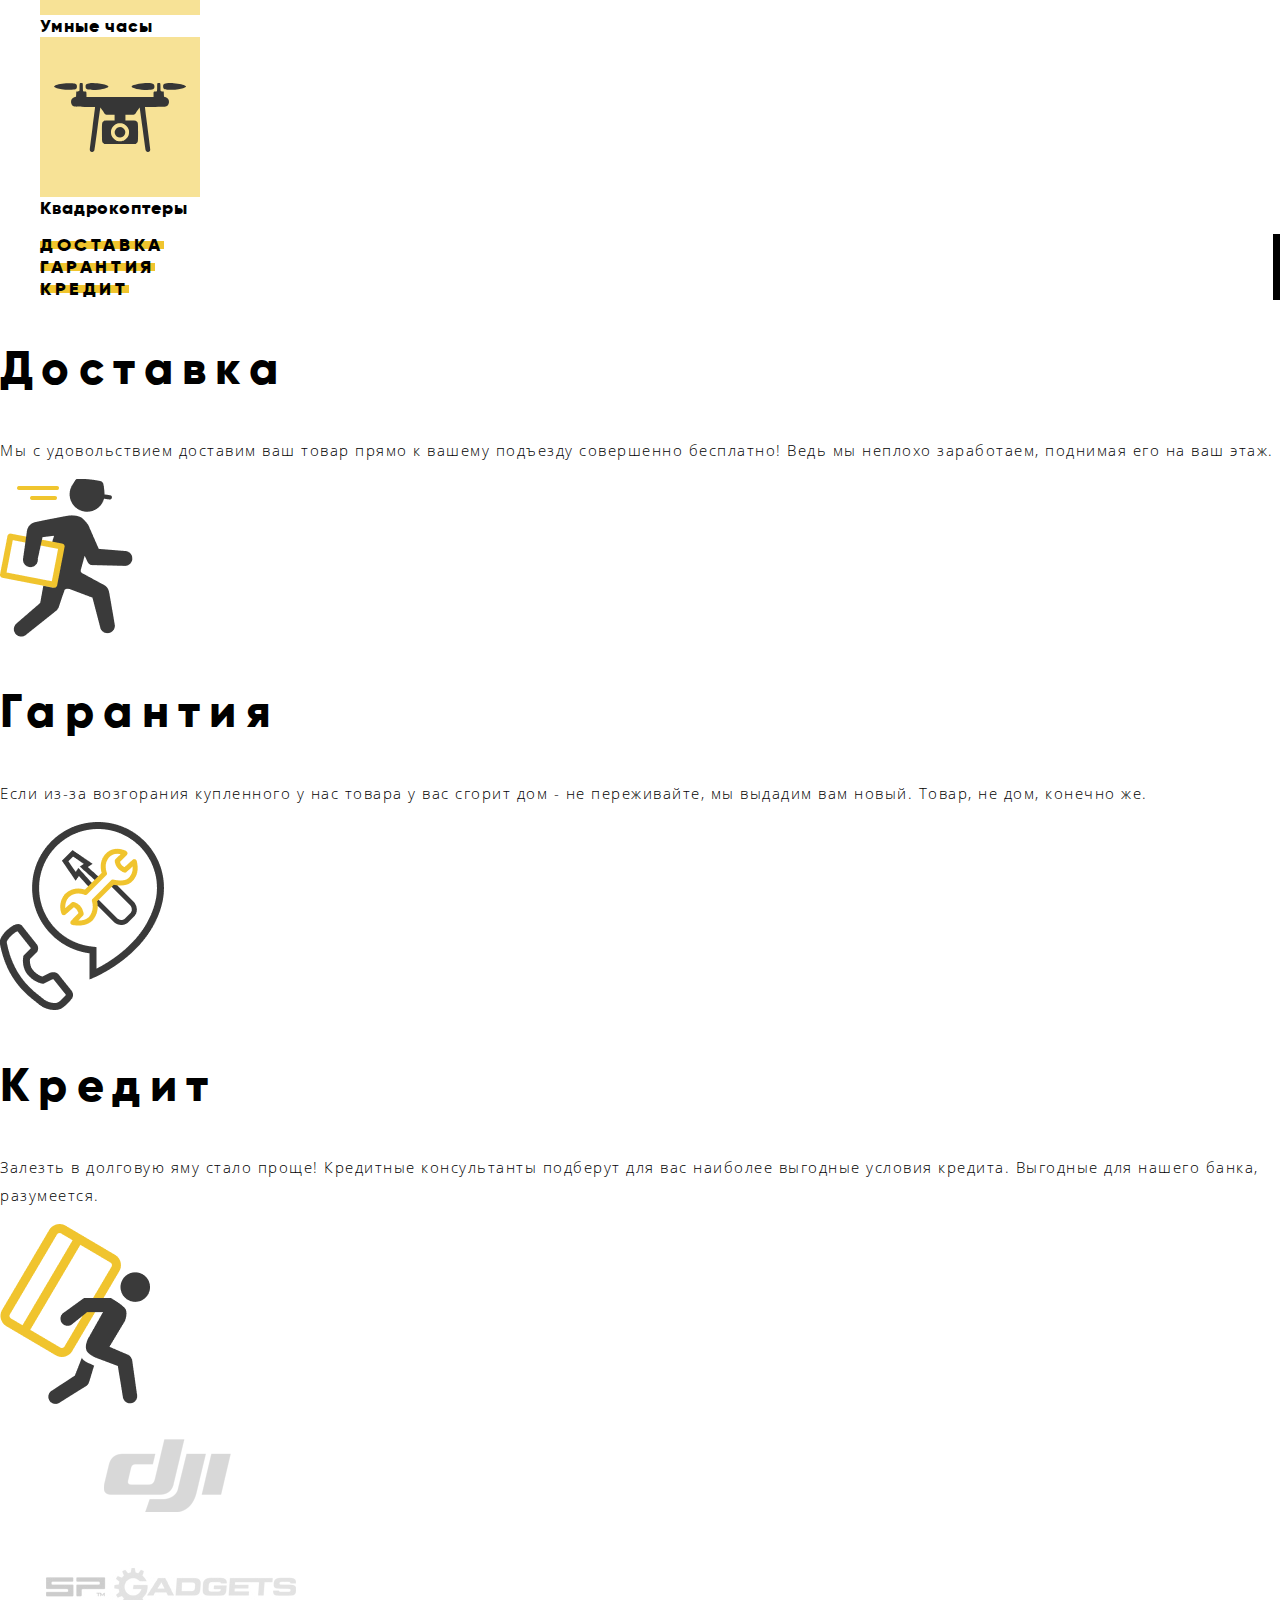
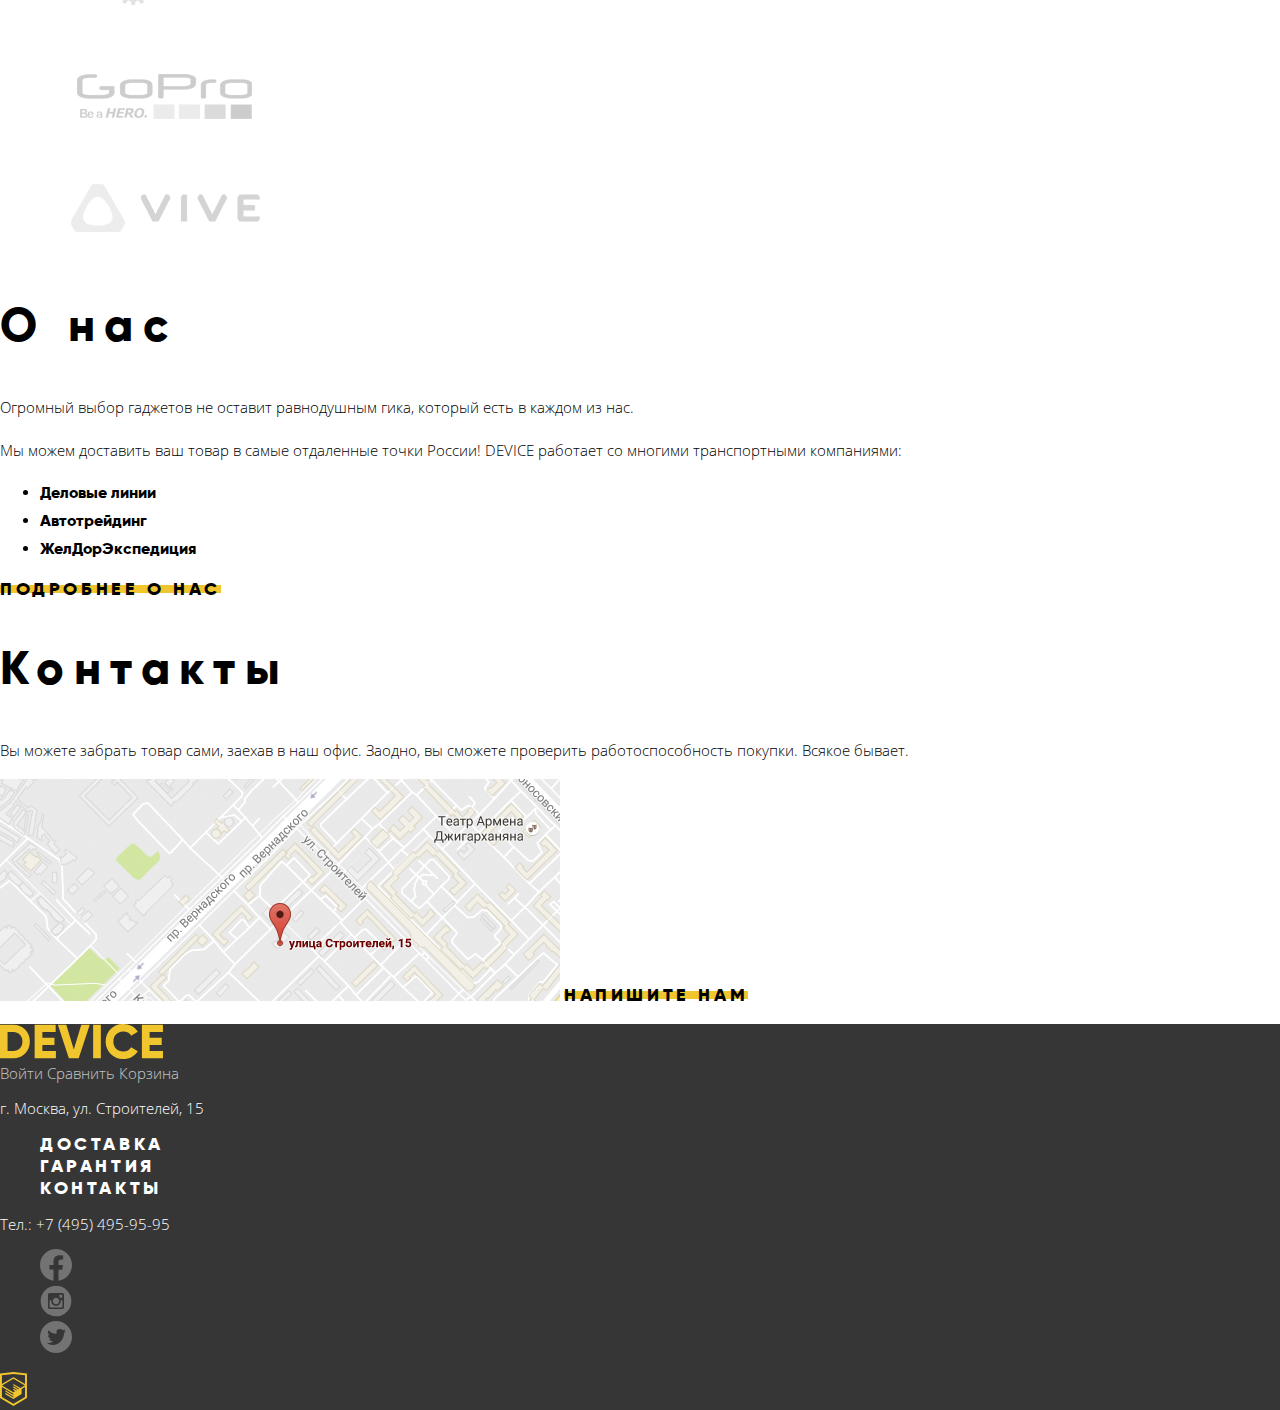
==== commit e7c3d282: "Добавил доступность логотипам" ====
--- a/index.html
+++ b/index.html
@@ -173,18 +173,11 @@
         </div>
       </section>
 
-      <!-- Забрать alt-содержимое для доступности <ul>
-        <li><a href="blank.html"><img src="img/logo-dji.png" width="260" height="100" alt="dji"></a></li>
-        <li><a href="blank.html"><img src="img/logo-spgadgets.png" width="260" height="100" alt="SP Gadgets"></a></li>
-        <li><a href="blank.html"><img src="img/logo-gopro.png" width="260" height="100" alt="Go Pro"></a></li>
-        <li><a href="blank.html"><img src="img/logo-vive.png" width="260" height="100" alt="Vive"></a></li>
-      </ul> -->
-
       <ul class="logotypes">
-        <li class="logotypes-dji"><a href="blank.html"></a></li>
-        <li class="logotypes-spgadgets"><a href="blank.html"></a></li>
-        <li class="logotypes-gopro"><a href="blank.html"></a></li>
-        <li class="logotypes-vive"><a href="blank.html"></a></li>
+        <li class="logotypes-dji"><a href="blank.html" aria-label="dji"></a></li>
+        <li class="logotypes-spgadgets"><a href="blank.html" aria-label="SP Gadgets"></a></li>
+        <li class="logotypes-gopro"><a href="blank.html" aria-label="Go Pro"></a></li>
+        <li class="logotypes-vive"><a href="blank.html" aria-label="Vive"></a></li>
       </ul>
       
       <div class="sections-wrapper">
--- a/css/style.css
+++ b/css/style.css
@@ -108,9 +108,9 @@
     height: auto;
 }
 
-li {
-    list-style: none;
-}
+/* li {
+    list-style: none;
+} */
 
 
 
@@ -132,6 +132,10 @@
 header a:active,
 footer a:active {
     opacity: 0.3;
+}
+
+.main-navigation-list {
+    list-style: none;
 }
 
 .main-navigation-list > li > a {
@@ -149,6 +153,7 @@
     font-size: 15px;
     line-height: 20px;
 
+    list-style: none;
     display: none;
 }
 
@@ -236,6 +241,10 @@
     font-size: 13px;
     line-height: 15px;
     letter-spacing: 0.1em;
+}
+
+.popular {
+    list-style: none;
 }
 
 .popular a {
@@ -292,6 +301,7 @@
 
 .service-navigation {
     border-right: 7px solid var(--basic-black);
+    list-style: none;
 }
 
 .service-navigation button {
@@ -368,6 +378,10 @@
     background-position: center;
 }
 
+.logotypes {
+    list-style: none;
+}
+
 .logotypes li a {
     width: 260px;
     height: 100px;
@@ -489,6 +503,10 @@
     color: var(--basic-white);
 }
 
+footer .socials {
+    list-style: none;
+}
+
 footer .socials a {
     opacity: 0.3;
 }
@@ -520,6 +538,10 @@
     text-transform: uppercase;
 }
 
+.breadcrumbs {
+    list-style: none;
+}
+
 .breadcrumbs li {
     font-size: 14px;
     line-height: 19px;
@@ -538,6 +560,10 @@
     background-color: var(--basic-grey-light);
 }
 
+.filter ul {
+    list-style: none;
+}
+
 .filter label {
     font-size: 14px;
     line-height: 19px;
@@ -591,6 +617,10 @@
 
 .catalog-sort {
     background-color: var(--basic-grey-light);
+}
+
+.catalog-sort-types {
+    list-style: none;
 }
 
 .catalog-sort-types a {
@@ -608,6 +638,52 @@
     opacity: 1;
 }
 
+.catalog-sort-types .a-z {
+    margin: 0;
+    padding: 0;
+    width: 18px;
+    height: 18px;
+
+    background-color: var(--basic-grey-light);
+    background-image: url(../img/icon-up-dir.svg);
+    background-repeat: no-repeat;
+    background-position: center;
+    border: none;
+    opacity: 0.2;
+    
+}
+
+.catalog-sort-types .z-a {
+    margin: 0;
+    padding: 0;
+    width: 18px;
+    height: 18px;
+    
+    background-color: var(--basic-grey-light);
+    background-image: url(../img/icon-up-dir.svg);
+    background-repeat: no-repeat;
+    background-position: 1px 0;
+    border: none;
+    transform: rotate(180deg);
+}
+
+.catalog-sort-types .a-z:hover,
+.catalog-sort-types .z-a:hover {
+    opacity: 0.4;
+}
+
+.catalog-sort-types .a-z:active,
+.catalog-sort-types .z-a:active,
+.catalog-sort-types .a-z:focus,
+.catalog-sort-types .z-a:focus {
+    opacity: 1;
+    outline: transparent;
+}
+
+.catalog-list {
+    list-style: none;
+}
+
 .catalog-list h3 {
     font-family: 'Gilroy', 'Arial', sans-serif;
     font-weight: 800;
@@ -629,7 +705,7 @@
 }
 
 .catalog-nav {
-    font-family: 'Gilroy';
+    font-family: 'Gilroy', 'Arial', sans-serif;
     font-weight: 800;
     font-size: 16px;
     line-height: 20px;
@@ -637,6 +713,7 @@
     text-transform: uppercase;
     
     background-color: var(--special-grey-light);
+    list-style: none;
 }
 
 .catalog-nav .page-number a {
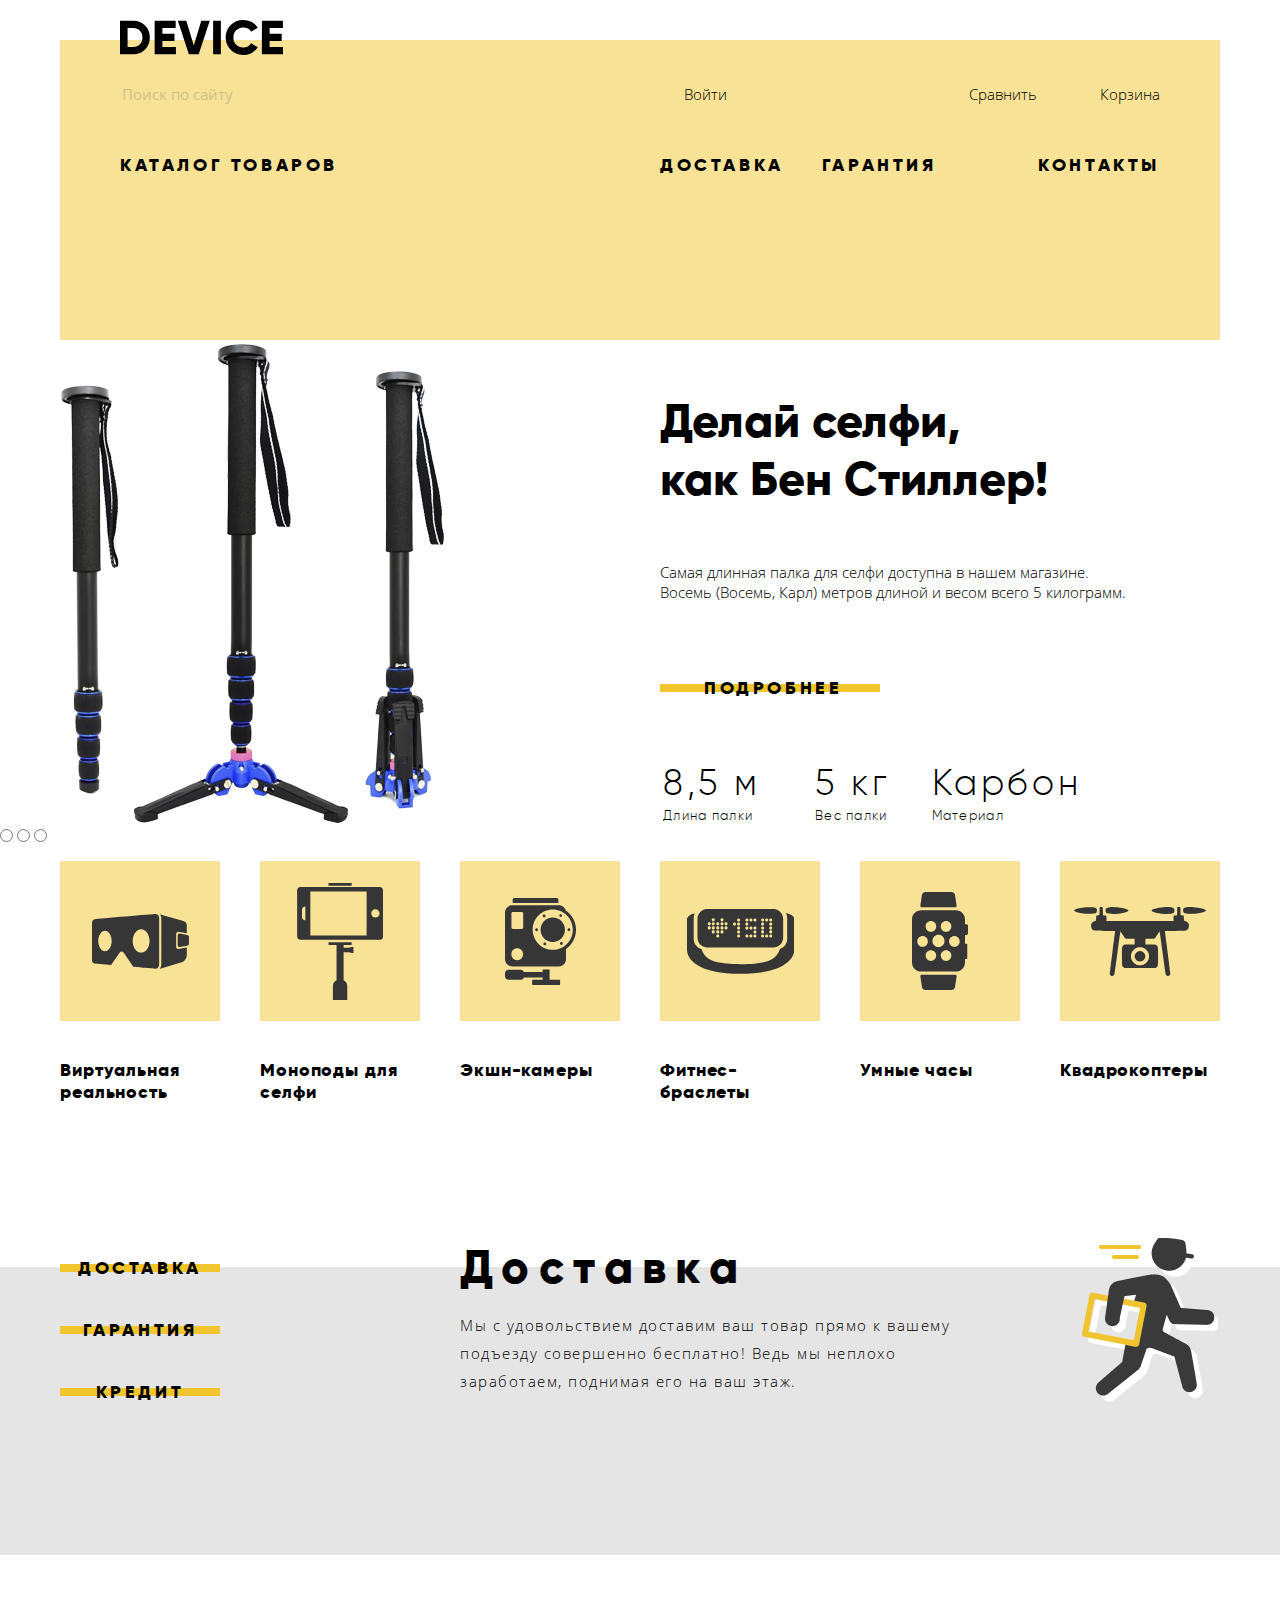
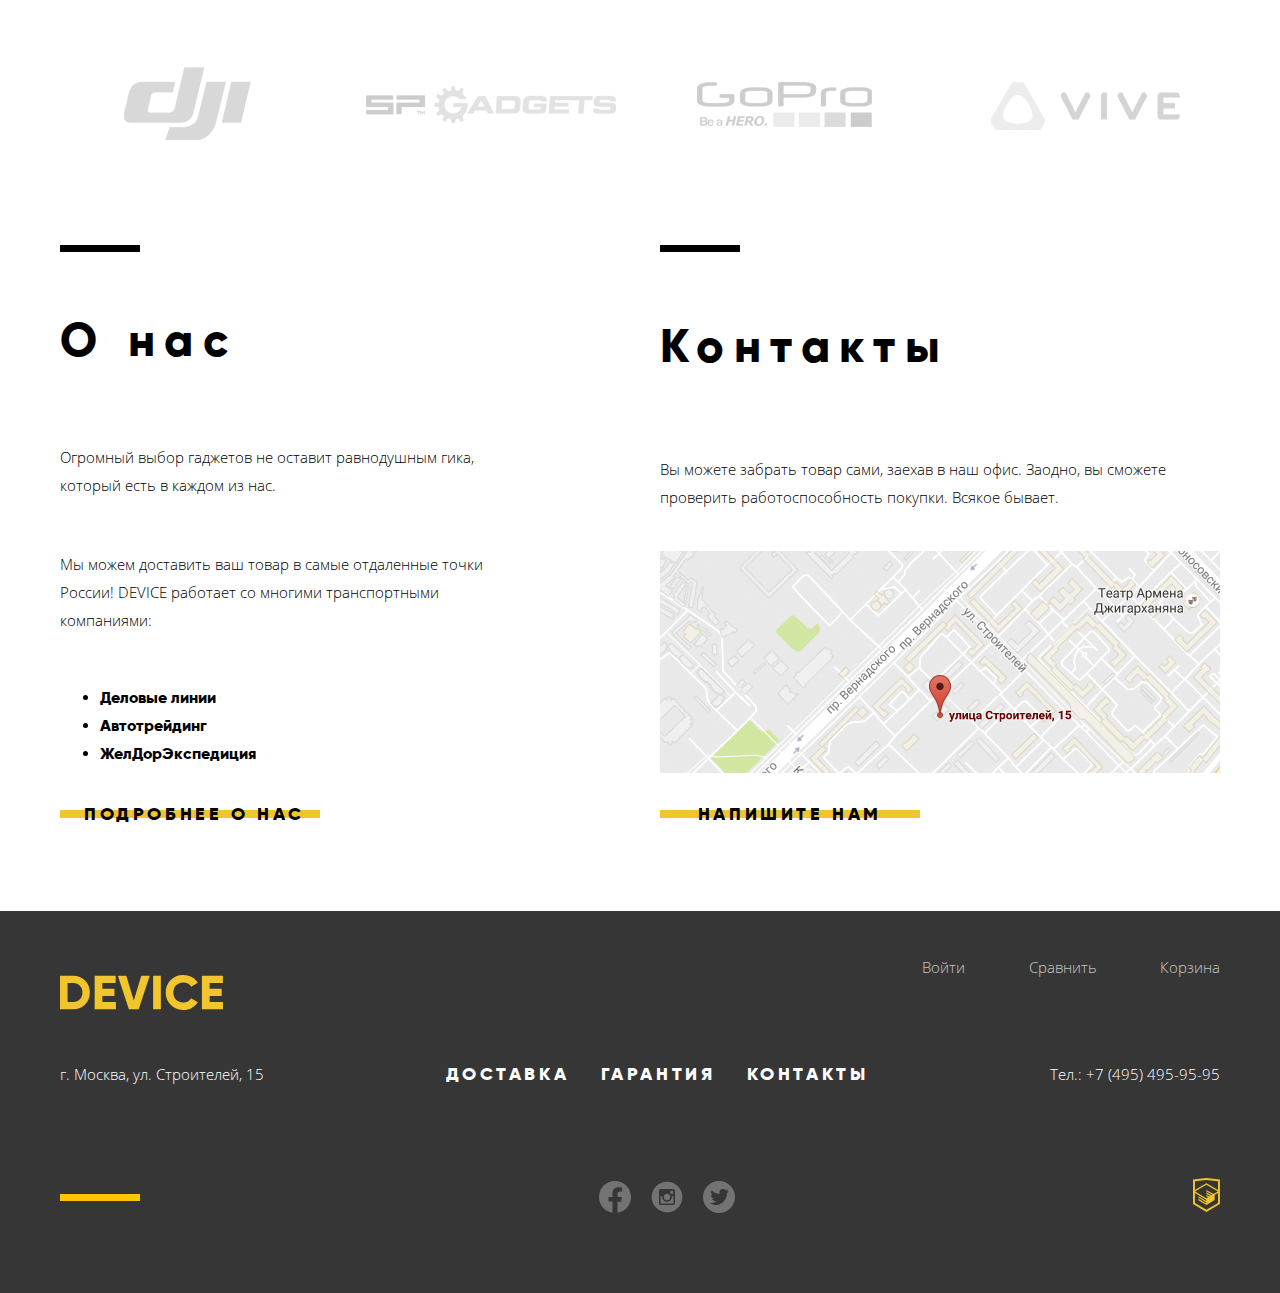
==== commit ab9882de: "Добавил сетки" ====
--- a/index.html
+++ b/index.html
@@ -1,5 +1,5 @@
 <!DOCTYPE html>
-<html lang="ru">
+<html class="page" lang="ru">
   <head>
     <meta charset="utf-8">
     <title>HTML Academy: Девайс</title>
@@ -7,29 +7,29 @@
     <link rel="stylesheet" href="css/style.css">
     
   </head>
-  <body>
-    <header>      
-      <div>
-        <a href="index.html">
-          <img src="img/logo_device.svg" class="logo-device" width="163" height="35" alt='Логотип интернет-магазина "Девайс"'>
-        </a>
-
-        <form action="https://echo.htmlacademy.ru/" method="get">
-          <input type="text" name="search" id="search" class="search-input" placeholder="Поиск по сайту">  
-          <label for="search">Поиск по сайту</label>
-          <button type="submit" class="search-button">Найти</button>
-        </form>
-
-        <div class="options">
-          <a href="blank.html">Войти</a>
-          <a href="blank.html">Сравнить</a>
-          <a href="blank.html">Корзина</a>
-        </div>
-      </div>
-
-      <nav class="main-navigation">
-        <ul class="main-navigation-list">
-          <li class="catalog">
+  <body class="page-body">
+    <div class="container">
+      <header class="main-header">      
+        <div class="top-header-wrapper">
+          <a href="index.html" class="logo-device">
+            <img src="img/logo_device.svg" width="163" height="35" alt='Логотип интернет-магазина "Девайс"'>
+          </a>
+
+          <form action="https://echo.htmlacademy.ru/" method="get">
+            <input type="text" name="search" id="search" class="search-input" placeholder="Поиск по сайту">  
+            <label for="search">Поиск по сайту</label>
+            <button type="submit" class="search-button">Найти</button>
+          </form>
+
+          <div class="options">
+            <a href="blank.html" class="options-login">Войти</a>
+            <a href="blank.html" class="options-compare">Сравнить</a>
+            <a href="blank.html" class="options-checkout">Корзина</a>
+          </div>
+        </div>
+
+        <nav class="main-navigation">
+          <div class="main-navigation-catalog">
             <a href="catalog.html">Каталог товаров</a>
             <ul class="catalog-menu">
               <li><a href="blank.html">Виртуальная реальность</a></li>
@@ -39,87 +39,95 @@
               <li><a href="blank.html">Умные часы</a></li>
               <li><a href="blank.html">Квадрокоптер</a></li>
             </ul>
-          </li>
-          <li><a href="blank.html">Доставка</a></li>
-          <li><a href="blank.html">Гарантия</a></li>
-          <li><a href="blank.html">Контакты</a></li>
-        </ul>
-      </nav>
-
-      
-    </header>
+          </div>
+          <ul class="main-navigation-list">
+            <li class="main-navigation-delivery"><a href="blank.html">Доставка</a></li>
+            <li><a href="blank.html">Гарантия</a></li>
+            <li class="main-navigation-contacts"><a href="blank.html">Контакты</a></li>
+          </ul>
+        </nav>
+
+        
+      </header>
+    </div>
 
     <main>
       <h1 class="visually-hidden">Интернет-магазин "Device"</h1>
       <div class="slider-wrapper">
-        <div class="slide-selfie-stick">
-          <img src="img/slider-1.png" width="384" height="486" alt="палка для селфи">
-          <section>
-            <h2>
-              Делай селфи, 
-              как Бен Стиллер!  
-            </h2>
-            <p>
-              Самая длинная палка для селфи доступна в нашем магазине.
-              Восемь (Восемь, Карл) метров длиной и весом всего 5 килограмм.
-            </p>
-            <a href="blank.html">Подробнее</a>
-            
-            <table>
-              <tr>
-                <td>8,5 м</td>
-                <td>5 кг</td>
-                <td>Карбон</td>
-              </tr>
-              <tr>
-                <th>Длина палки</th>
-                <th>Вес палки</th>
-                <th>Материал</th>
-              </tr>
-            </table>
-          </section>
-        </div>
-
-        <div class="slide-smart-watch">
-          <img src="img/slider-2.png" width="345" height="485" alt="Фитнес-браслет">
-          <section>
-            <h2>Худеем правильно!</h2>
-            <p>
-              Мотивирующие фитнес-браслеты помогут найти в себе силы 
-              не пропускать занятия и соблюдать диету.
-            </p>
-            <a href="blank.html">Подробнее</a>
-            <table>
-              <tr>
-                <td>48 часов</td>
-              </tr>
-              <tr>
-                <th>Без подзарядки</th>
-              </tr>
-            </table>
-          </section>
-        </div>
-
-        <div class="slide-quadcopter">
-          <img src="img/slider-3.png" width="526" height="334" alt="Квадрокоптер">
-          <section>
-            <h2>Порхает как бабочка, жалит как пчела!</h2>
-            <p>
-              Этот обычный, на первый взгляд, квадрокоптер оснащен 
-              мощным лазером, замаскированным под стандартную камеру.
-            </p>
-            <a href="blank.html">Подробнее</a>
-            <table>
-              <tr>
-                <td>800 м</td>
-                <td>50 м</td>
-              </tr>
-              <tr>
-                <th>Дальность полета</th>
-                <th>Радиус поражения</th>
-              </tr>
-            </table>
-          </section>
+        <div class="container">
+          <div class="slide-selfie-stick">
+            <img src="img/slider-1.png" width="384" height="486" alt="палка для селфи">
+            <section>
+              <h2>
+                Делай селфи, <br>
+                как Бен Стиллер!  
+              </h2>
+              <p>
+                Самая длинная палка для селфи доступна в нашем магазине. <br>
+                Восемь (Восемь, Карл) метров длиной и весом всего 5 килограмм.
+              </p>
+              <a href="blank.html">Подробнее</a>
+              
+              <table>
+                <tr>
+                  <td>8,5 м</td>
+                  <td>5 кг</td>
+                  <td>Карбон</td>
+                </tr>
+                <tr>
+                  <th>Длина палки</th>
+                  <th>Вес палки</th>
+                  <th>Материал</th>
+                </tr>
+              </table>
+            </section>
+          </div>
+        </div>
+        
+        <div class="container">
+          <div class="slide-smart-watch">
+            <img src="img/slider-2.png" width="345" height="485" alt="Фитнес-браслет">
+            <section>
+              <h2>Худеем правильно!</h2>
+              <p>
+                Мотивирующие фитнес-браслеты помогут найти в себе силы 
+                не пропускать занятия и соблюдать диету.
+              </p>
+              <a href="blank.html">Подробнее</a>
+              <table>
+                <tr>
+                  <td>48 часов</td>
+                </tr>
+                <tr>
+                  <th>Без подзарядки</th>
+                </tr>
+              </table>
+            </section>
+          </div>
+        </div>
+        
+        <div class="container">
+          <div class="slide-quadcopter">
+            <img src="img/slider-3.png" width="526" height="334" alt="Квадрокоптер">
+            <section>
+              <h2>Порхает как бабочка, жалит как пчела!</h2>
+              <p>
+                Этот обычный, на первый взгляд, квадрокоптер оснащен 
+                мощным лазером, замаскированным под стандартную камеру.
+              </p>
+              <a href="blank.html">Подробнее</a>
+              <table>
+                <tr>
+                  <td>800 м</td>
+                  <td>50 м</td>
+                </tr>
+                <tr>
+                  <th>Дальность полета</th>
+                  <th>Радиус поражения</th>
+                </tr>
+              </table>
+            </section>
+          </div>
         </div>
         
         <div>
@@ -128,142 +136,159 @@
           <input type="radio" name="slider">
         </div>
       </div>
-
-      <ul class="popular">
-        <li><a href="blank.html" class="popular-vr">Виртуальная реальность</a></li>
-        <li><a href="blank.html" class="popular-selfie-stick">Моноподы для селфи</a></li>
-        <li><a href="blank.html" class="popular-action-cam">Экшн-камеры</a></li>
-        <li><a href="blank.html" class="popular-fitness-tracker">Фитнес-браслеты</a></li>
-        <li><a href="blank.html" class="popular-smart-watch">Умные часы</a></li>
-        <li><a href="blank.html" class="popular-quadcopter">Квадрокоптеры</a></li>
-      </ul>
+      
+      <div class="container">
+        <ul class="popular">
+          <li><a href="blank.html" class="popular-vr">Виртуальная реальность</a></li>
+          <li><a href="blank.html" class="popular-selfie-stick">Моноподы для селфи</a></li>
+          <li><a href="blank.html" class="popular-action-cam">Экшн-камеры</a></li>
+          <li><a href="blank.html" class="popular-fitness-tracker">Фитнес-браслеты</a></li>
+          <li><a href="blank.html" class="popular-smart-watch">Умные часы</a></li>
+          <li><a href="blank.html" class="popular-quadcopter">Квадрокоптеры</a></li>
+        </ul>
+      </div>
 
       <section class="service">
-        <h2 class="visually-hidden">Сервис:</h2>
-        <ul class="service-navigation">
-          <li><button type="button">Доставка</button></li>
-          <li><button type="button">Гарантия</button></li>
-          <li><button type="button">Кредит</button></li>
+        <div class="container">
+          <h2 class="visually-hidden">Сервис:</h2>
+          <ul class="service-navigation">
+            <li><button type="button" class="button-delivery">Доставка</button></li>
+            <li><button type="button">Гарантия</button></li>
+            <li><button type="button">Кредит</button></li>
+          </ul>
+          
+          <div class="service-options">
+            <div class="service-delivery option">
+              <h2>Доставка</h2>
+              <p>
+                Мы с удовольствием доставим ваш товар прямо к вашему
+                подъезду совершенно бесплатно! Ведь мы неплохо 
+                заработаем, поднимая его на ваш этаж.
+              </p>
+            </div>
+
+            <div class="service-warranty option">
+              <h2>Гарантия</h2>
+              <p>
+                Если из-за возгорания купленного у нас товара у вас сгорит дом -
+                не переживайте, мы выдадим вам новый.
+                Товар, не дом, конечно же.
+              </p>
+            </div>
+            <div class="service-credit option">
+              <h2>Кредит</h2>
+              <p>
+                Залезть в долговую яму стало проще! Кредитные консультанты 
+                подберут для вас наиболее выгодные 
+                условия кредита. Выгодные для нашего банка, разумеется.
+              </p>
+            </div>
+          </div>
+        </div>
+      </section>
+
+      <div class="container">
+        <ul class="logotypes">
+          <li class="logotypes-dji"><a href="blank.html" aria-label="dji"></a></li>
+          <li class="logotypes-spgadgets"><a href="blank.html" aria-label="SP Gadgets"></a></li>
+          <li class="logotypes-gopro"><a href="blank.html" aria-label="Go Pro"></a></li>
+          <li class="logotypes-vive"><a href="blank.html" aria-label="Vive"></a></li>
         </ul>
-
-        <div class="service-delivery">
-          <h2>Доставка</h2>
-          <p>
-            Мы с удовольствием доставим ваш товар прямо к вашему
-            подъезду совершенно бесплатно! Ведь мы неплохо 
-            заработаем, поднимая его на ваш этаж.
-          </p>
-        </div>
-
-        <div class="service-warranty">
-          <h2>Гарантия</h2>
-          <p>
-            Если из-за возгорания купленного у нас товара у вас сгорит дом -
-            не переживайте, мы выдадим вам новый.
-            Товар, не дом, конечно же.
-          </p>
-        </div>
-        <div class="service-credit">
-          <h2>Кредит</h2>
-          <p>
-            Залезть в долговую яму стало проще! Кредитные консультанты 
-            подберут для вас наиболее выгодные 
-            условия кредита. Выгодные для нашего банка, разумеется.
-          </p>
-        </div>
-      </section>
-
-      <ul class="logotypes">
-        <li class="logotypes-dji"><a href="blank.html" aria-label="dji"></a></li>
-        <li class="logotypes-spgadgets"><a href="blank.html" aria-label="SP Gadgets"></a></li>
-        <li class="logotypes-gopro"><a href="blank.html" aria-label="Go Pro"></a></li>
-        <li class="logotypes-vive"><a href="blank.html" aria-label="Vive"></a></li>
-      </ul>
+      </div>
       
-      <div class="sections-wrapper">
-        <section class="about">
-          <h2>О нас</h2>
-          <p>
-            Огромный выбор гаджетов не оставит равнодушным гика,
-            который есть в каждом из нас.
-          </p>
-          <p>
-            Мы можем доставить ваш товар в самые отдаленные точки 
-            России! DEVICE работает со многими транспортными компаниями:
-          </p>
-
-          <ul class="shipping-companies">
-            <li>Деловые линии</li>
-            <li>Автотрейдинг</li>
-            <li>ЖелДорЭкспедиция</li>
+      <div class="container">
+        <div class="sections-wrapper">
+          <section class="about">
+            <h2>О нас</h2>
+            <p>
+              Огромный выбор гаджетов не оставит равнодушным гика,
+              который есть в каждом из нас.
+            </p>
+            <p>
+              Мы можем доставить ваш товар в самые отдаленные точки 
+              России! DEVICE работает со многими транспортными компаниями:
+            </p>
+
+            <ul class="shipping-companies">
+              <li>Деловые линии</li>
+              <li>Автотрейдинг</li>
+              <li>ЖелДорЭкспедиция</li>
+            </ul>
+
+            <a href="blank.html">Подробнее о нас</a>
+          </section>
+
+          <section class="contacts">
+            <h2>Контакты</h2>        
+              <p>
+                Вы можете забрать товар сами, заехав в наш офис. Заодно, вы сможете
+                проверить работоспособность покупки. Всякое бывает.
+              </p>
+              <a href="blank.html"><img src="img/map.png" class="contacts-map" width="560" height="222" alt="Контактный адрес офиса 'Device': улица Строителей, 15"></a>
+            <button type="button">Напишите нам</button>
+          </section>
+        </div>
+      </div>
+    </main>
+
+    <footer>
+      <div class="container">
+        <a href="index.html">
+          <svg class="logo-device" width="163" height="35" viewBox="0 0 163 35"  fill="none" xmlns="http://www.w3.org/2000/svg" alt='Логотип интернет-магазина "Девайс"'>
+            <g clip-path="url(#clip0)">
+              <path fill-rule="evenodd" clip-rule="evenodd" d="M-0.151001 0.701993V34.302H13.381C15.5624 34.3553 17.7309 33.954 19.7487 33.1235C21.7665 32.2929 23.5892 31.0514 25.101
+              29.478C26.6506 27.9007 27.8665 26.0273 28.6761 23.9697C29.4857 21.912 29.8724 19.7124 29.813 17.502C29.8724 15.2916 29.4857 13.092 28.6761 11.0343C27.8665 8.97669 26.6506
+              7.1033 25.101 5.52599C23.5891 3.9527 21.7663 2.7113 19.7486 1.88079C17.7308 1.05028 15.5623 0.648834 13.381 0.701993H-0.151001ZM7.582 26.91V8.09099H13.382C14.5845 8.04309
+              15.7838 8.24675 16.903 8.68895C18.0223 9.13115 19.0369 9.80215 19.882 10.659C20.7304 11.5766 21.3875 12.6541 21.8149 13.8285C22.2422 15.0029 22.4313 16.2507 22.371
+              17.499C22.4313 18.7473 22.2423 19.9951 21.8149 21.1695C21.3876 22.3439 20.7305 23.4214 19.882 24.339C19.0371 25.196 18.0225 25.8672 16.9032 26.3094C15.7839 26.7516 14.5845
+              26.9551 13.382 26.907H7.582V26.91ZM42.382 20.958H54.464V13.658H42.378V8.09099H55.669V0.701993H34.645V34.302H55.91V26.91H42.378V20.958H42.382ZM78.725 34.302L89.744
+              0.701993H81.286L73.795 25.422L66.304 0.701993H57.847L68.866 34.302H78.725ZM93.125 34.302H100.858V0.701993H93.125V34.302ZM131.74 32.886C134.233 31.574 136.321 29.6076
+              137.781 27.198L131.111 23.358C130.381 24.659 129.279 25.7121 127.946 26.382C126.505 27.1262 124.903 27.504 123.282 27.482C121.962 27.5449 120.643 27.3343 119.408
+              26.8635C118.173 26.3927 117.048 25.6718 116.105 24.746C115.195 23.7791 114.489 22.6393 114.028 21.3942C113.568 20.1492 113.362 18.8242 113.423 17.498C113.362 16.1718
+              113.568 14.8468 114.028 13.6017C114.489 12.3567 115.195 11.2168 116.105 10.25C117.048 9.32422 118.173 8.60333 119.408 8.13252C120.643 7.6617 121.962 7.45113 123.282
+              7.51399C124.893 7.49098 126.486 7.86172 127.921 8.59399C129.263 9.2718 130.373 10.3326 131.111 11.642L137.781 7.80199C136.294 5.39746 134.191 3.43378 131.691
+              2.11399C129.109 0.720899 126.216 0.00268346 123.282 0.0259933C113.503 -0.246007 105.485 7.71699 105.691 17.498C105.483 27.279 113.5 35.245 123.279 34.974C126.229
+              35.0012 129.138 34.283 131.737 32.886H131.74ZM149.621 20.958H161.703V13.658H149.618V8.09099H162.908V0.701993H141.885V34.302H163.15V26.91H149.618V20.958H149.621Z" fill="#f0c52e"/>
+            </g>
+            <defs>
+              <clipPath id="clip0">
+                <rect width="163" height="35" fill="white"/>
+              </clipPath>
+            </defs>
+          </svg>
+        </a>  
+
+        <div class="options">
+          <a href="blank.html" class="options-login">Войти</a>
+          <a href="blank.html" class="options-compare">Сравнить</a>
+          <a href="blank.html" class="options-checkout">Корзина</a>
+        </div>
+        
+        <div class="footer-wrapper">
+          <p>г. Москва, ул. Строителей, 15</p>
+
+          <ul class="main-navigation-list">
+            <li><a href="blank.html">Доставка</a></li>
+            <li><a href="blank.html">Гарантия</a></li>
+            <li><a href="blank.html">Контакты</a></li>
           </ul>
 
-          <a href="blank.html">Подробнее о нас</a>
-        </section>
-
-        <section class="contacts">
-          <h2>Контакты</h2>        
-            <p>
-              Вы можете забрать товар сами, заехав в наш офис. Заодно, вы сможете
-              проверить работоспособность покупки. Всякое бывает.
-            <p>
-            <a href="blank.html"><img src="img/map.png" class="contacts-map" width="560" height="222" alt="Контактный адрес офиса 'Device': улица Строителей, 15"></a>
-          <button type="button">Напишите нам</button>
-        </section>
-      </div>
-    </main>
-
-    <footer>
-      <a href="index.html">
-        <svg class="logo-device" width="163" height="35" viewBox="0 0 163 35"  fill="none" xmlns="http://www.w3.org/2000/svg" alt='Логотип интернет-магазина "Девайс"'>
-          <g clip-path="url(#clip0)">
-            <path fill-rule="evenodd" clip-rule="evenodd" d="M-0.151001 0.701993V34.302H13.381C15.5624 34.3553 17.7309 33.954 19.7487 33.1235C21.7665 32.2929 23.5892 31.0514 25.101
-            29.478C26.6506 27.9007 27.8665 26.0273 28.6761 23.9697C29.4857 21.912 29.8724 19.7124 29.813 17.502C29.8724 15.2916 29.4857 13.092 28.6761 11.0343C27.8665 8.97669 26.6506
-            7.1033 25.101 5.52599C23.5891 3.9527 21.7663 2.7113 19.7486 1.88079C17.7308 1.05028 15.5623 0.648834 13.381 0.701993H-0.151001ZM7.582 26.91V8.09099H13.382C14.5845 8.04309
-            15.7838 8.24675 16.903 8.68895C18.0223 9.13115 19.0369 9.80215 19.882 10.659C20.7304 11.5766 21.3875 12.6541 21.8149 13.8285C22.2422 15.0029 22.4313 16.2507 22.371
-            17.499C22.4313 18.7473 22.2423 19.9951 21.8149 21.1695C21.3876 22.3439 20.7305 23.4214 19.882 24.339C19.0371 25.196 18.0225 25.8672 16.9032 26.3094C15.7839 26.7516 14.5845
-            26.9551 13.382 26.907H7.582V26.91ZM42.382 20.958H54.464V13.658H42.378V8.09099H55.669V0.701993H34.645V34.302H55.91V26.91H42.378V20.958H42.382ZM78.725 34.302L89.744
-            0.701993H81.286L73.795 25.422L66.304 0.701993H57.847L68.866 34.302H78.725ZM93.125 34.302H100.858V0.701993H93.125V34.302ZM131.74 32.886C134.233 31.574 136.321 29.6076
-            137.781 27.198L131.111 23.358C130.381 24.659 129.279 25.7121 127.946 26.382C126.505 27.1262 124.903 27.504 123.282 27.482C121.962 27.5449 120.643 27.3343 119.408
-            26.8635C118.173 26.3927 117.048 25.6718 116.105 24.746C115.195 23.7791 114.489 22.6393 114.028 21.3942C113.568 20.1492 113.362 18.8242 113.423 17.498C113.362 16.1718
-            113.568 14.8468 114.028 13.6017C114.489 12.3567 115.195 11.2168 116.105 10.25C117.048 9.32422 118.173 8.60333 119.408 8.13252C120.643 7.6617 121.962 7.45113 123.282
-            7.51399C124.893 7.49098 126.486 7.86172 127.921 8.59399C129.263 9.2718 130.373 10.3326 131.111 11.642L137.781 7.80199C136.294 5.39746 134.191 3.43378 131.691
-            2.11399C129.109 0.720899 126.216 0.00268346 123.282 0.0259933C113.503 -0.246007 105.485 7.71699 105.691 17.498C105.483 27.279 113.5 35.245 123.279 34.974C126.229
-            35.0012 129.138 34.283 131.737 32.886H131.74ZM149.621 20.958H161.703V13.658H149.618V8.09099H162.908V0.701993H141.885V34.302H163.15V26.91H149.618V20.958H149.621Z" fill="#f0c52e"/>
-          </g>
-          <defs>
-            <clipPath id="clip0">
-              <rect width="163" height="35" fill="white"/>
-            </clipPath>
-          </defs>
-        </svg>
-      </a>  
-
-      <div class="options">
-        <a href="blank.html">Войти</a>
-        <a href="blank.html">Сравнить</a>
-        <a href="blank.html">Корзина</a>
-      </div>
-
-      <p>г. Москва, ул. Строителей, 15</p>
-
-      <ul class="main-navigation-list">
-        <li><a href="blank.html">Доставка</a></li>
-        <li><a href="blank.html">Гарантия</a></li>
-        <li><a href="blank.html">Контакты</a></li>
-      </ul>
-
-      <p>Тел.: +7 (495) 495-95-95</p>
-
-      <ul class="socials">
-        <li><a href="blank.html"><img src="img/icon_facebook.svg" width="32" height="32" alt="Наша страница на Facebook"></a></li>
-        <li><a href="blank.html"><img src="img/icon_instagram.svg" width="32" height="32" alt="Наша страница в Instagram"></a></li>
-        <li><a href="blank.html"><img src="img/icon_twitter.svg" width="32" height="32" alt="Наша страница в Twitter"></a></li>
-      </ul>
+          <p>Тел.: +7 (495) 495-95-95</p>
+        </div>
       
-      <a class="logo-htmlacademy" href="https://htmlacademy.ru/intensive/htmlcss">
-        <img src="img/logo_htmlacademy.svg" alt='Страница обучения Html и CSS от html academy'>
-      </a>
+
+        <div class="footer-wrapper">
+          <ul class="socials">
+            <li><a href="blank.html"><img src="img/icon_facebook.svg" width="32" height="32" alt="Наша страница на Facebook"></a></li>
+            <li><a href="blank.html"><img src="img/icon_instagram.svg" width="32" height="32" alt="Наша страница в Instagram"></a></li>
+            <li><a href="blank.html"><img src="img/icon_twitter.svg" width="32" height="32" alt="Наша страница в Twitter"></a></li>
+          </ul>
+          
+          <a class="logo-htmlacademy" href="https://htmlacademy.ru/intensive/htmlcss">
+            <img src="img/logo_htmlacademy.svg" alt='Страница обучения Html и CSS от html academy'>
+          </a>
+        </div>
+      </div>
     </footer>
 
     <div class="modal modal-map">
--- a/css/style.css
+++ b/css/style.css
@@ -8,6 +8,7 @@
     --basic-grey-light: #e5e5e5;
     --basic-white: #ffffff;
     
+    --special-yellow-darker: #ffc600;
     --special-yellow-dark: #f0c52e;
     --special-yellow: #f7e296;
     --special-green: #91c92f;
@@ -83,8 +84,14 @@
     overflow: hidden;
   }
 
+  *,
+  *::after,
+  *::before {
+      box-sizing: border-box;
+  }
+
 body {
-    min-width: 1440;
+    min-width: 1160px;
     margin: 0;
     padding: 0;
 
@@ -108,43 +115,116 @@
     height: auto;
 }
 
-/* li {
-    list-style: none;
-} */
-
-
-
-header {
+.page {
+    height: 100%;
+}
+
+.page-body {
+    display: grid;
+    grid-template-rows: min-content 1fr min-content;
+    align-content: start;
+    min-height: 100%;
+}
+
+.container {
+    width: 1160px;
+    margin: 0 auto;
+}
+
+/* HEADER */
+
+.main-header {
+    position: relative;
+    display: flex;
+    flex-direction: column;
+    align-items: center;
+    height: 300px;
+    margin-top: 40px;
+    padding-top: 44px;
+    padding-left: 60px;
+    padding-right: 60px;
     background-color: var(--special-yellow);
 }
 
-header .options {
+.main-header .top-header-wrapper {
+    display: grid;
+    grid-template-columns: 1fr 500px;
+    width: 100%;
+    margin-bottom: 50px;
+}
+
+.main-header .main-navigation {
+    display: grid;
+    grid-template-columns: 1fr 500px;
+    width: 100%;
+}
+
+.main-header .logo-device {
+    position: absolute;
+    top: -20px;
+    left: 60px;
+
+    width: 163px;
+    height: 35px;
+}
+
+.options {
+    display: flex;
+    justify-content: flex-end;
     line-height: 20px;
 }
 
+.options-login {
+    margin-right: auto;
+    padding-left: 24px;
+}
+
+.options-compare {
+    margin-right: 41px;
+    padding-left: 26px;
+}
+
+.options-checkout {
+    padding-left: 22px;
+}
+
 .logo-device:hover,
-header a:hover,
+.main-header a:hover,
 footer a:hover {
     opacity: 0.6;
 }
 
 .logo-device:active,
-header a:active,
+.main-header a:active,
 footer a:active {
     opacity: 0.3;
 }
 
-.main-navigation-list {
-    list-style: none;
-}
-
-.main-navigation-list > li > a {
+.main-navigation-list,
+.main-navigation-catalog > a {
     font-family: 'Gilroy', 'Arial', sans-serif;
     font-weight: 800;
     font-size: 18px;
     line-height: 22px;
     letter-spacing: 0.2em;
     text-transform: uppercase;
+    list-style: none;
+}
+
+.main-navigation-list {
+    display: flex;
+    justify-content: flex-start;
+    padding: 0;
+    margin: 0;
+}
+
+.main-navigation-delivery {
+    margin-right: 38px;
+}
+
+.main-navigation .main-navigation-contacts {
+    margin-right: 0;
+    margin-left: auto;
 }
 
 .catalog-menu {
@@ -189,7 +269,29 @@
     background-color: var(--basic-black);
 }
 
-
+/* SLIDER */
+
+.slide-selfie-stick,
+.slide-smart-watch,
+.slide-quadcopter {
+    display: grid;
+    grid-template-columns: 1fr 500px;
+}
+
+.slide-smart-watch,
+.slide-quadcopter {
+    display: none;
+}
+
+.slider-wrapper .container {
+    padding-right: 60px;
+}
+
+.slider-wrapper section {
+    display: flex;
+    flex-direction: column;
+    justify-content: flex-end;
+}
 
 .slider-wrapper h2 {
     font-family: 'Gilroy', 'Arial', sans-serif;
@@ -203,6 +305,10 @@
 }
 
 .slider-wrapper a {
+    margin: 60px 0;
+    padding-left: 44px;
+    width: 220px;
+    
     font-family: 'Gilroy', 'Arial', sans-serif;
     font-weight: 800;
     font-size: 18px;
@@ -236,6 +342,7 @@
 }
 
 .slider-wrapper th {
+    text-align: left;
     font-family: 'Gilroy', 'Arial', sans-serif;
     font-weight: 300;
     font-size: 13px;
@@ -243,8 +350,18 @@
     letter-spacing: 0.1em;
 }
 
+/* POPULAR */
+
 .popular {
-    list-style: none;
+    display: flex;
+    justify-content: space-between;
+    margin-bottom: 49px;
+    padding: 0;
+    list-style: none;
+}
+
+.popular li {
+    width: 160px;
 }
 
 .popular a {
@@ -257,6 +374,7 @@
 
 .popular a::before {
     content: '';
+    margin-bottom: 38px;
     width: 160px;
     height: 160px;
     display: block;
@@ -299,14 +417,42 @@
     background-position: center;
 }
 
+/* SERVICE */
+
+.service {
+    margin-bottom: 90px;
+    height: 403px;
+    background-color: var(--basic-grey-light);
+    box-shadow: inset 0 115px 0 0 var(--basic-white);
+}
+
+.service .container {
+    display: grid;
+    grid-template-columns: 284px 1fr;
+}
+
+.service-warranty,
+.service-credit {
+    display: none;
+}
+
 .service-navigation {
-    border-right: 7px solid var(--basic-black);
-    list-style: none;
+    margin-top: 105px;
+    padding: 0;
+    list-style: none;
+}
+
+.service-options {
+    position: relative;
+    padding-top: 86px;
+    padding-left: 116px;
 }
 
 .service-navigation button {
     margin: 0;
-    padding: 0;
+    margin-bottom: 40px;
+    padding: 0;
+    width: 160px;
     
     font-family: 'Gilroy', 'Arial', sans-serif;
     font-weight: 800;
@@ -316,9 +462,14 @@
     text-transform: uppercase;
     
     border: none;
+    box-shadow: inset 0 7px 0 0 var(--basic-grey-light),
+                inset 0 -7px 0 0 var(--basic-grey-light);
+    background-color: var(--special-yellow-dark);
+}
+
+.service-navigation .button-delivery {
     box-shadow: inset 0 7px 0 0 var(--basic-white),
-                inset 0 -7px 0 0 var(--basic-white);
-    background-color: var(--special-yellow-dark);
+                inset 0 -7px 0 0 var(--basic-grey-light);
 }
 
 .service-navigation button:hover {
@@ -329,6 +480,10 @@
 
 .service-navigation button:active,
 .service-navigation button:focus {
+    width: 277px;
+    height: 40px;
+    padding-left: 19px;
+    text-align: left;
     color: var(--special-yellow);
     background-color: var(--basic-black);
     box-shadow: none;
@@ -336,6 +491,7 @@
 }
 
 .service h2 {
+    margin: 0;
     font-family: 'Gilroy', 'Arial', sans-serif;
     font-weight: 800;
     font-size: 47px;
@@ -344,13 +500,19 @@
 }
 
 .service p {
+    width: 495px;
     line-height: 28px;
     letter-spacing: 0.1em;
 }
 
+.service-options .option::after {
+    position: absolute;
+}
+
 .service-delivery::after {
     content: '';
-    display: block; /* сделал, чтобы было видно */
+    top: 86px;
+    right: 2px;
     width: 136px;
     height: 164px;
     background-image: url(../img/delivery.png);
@@ -360,7 +522,6 @@
 
 .service-warranty::after {
     content: '';
-    display: block; /* сделал, чтобы было видно */
     width: 171px;
     height: 195px;
     background-image: url(../img/warranty.png);
@@ -370,7 +531,6 @@
 
 .service-credit::after {
     content: '';
-    display: block; /* сделал, чтобы было видно */
     width: 156px;
     height: 188px;
     background-image: url(../img/credit.png);
@@ -378,8 +538,20 @@
     background-position: center;
 }
 
+/* LOGOTYPES */
+
 .logotypes {
-    list-style: none;
+    margin-bottom: 90px;
+    padding: 0;
+    display: flex;
+    justify-content: space-between;
+
+    list-style: none;
+}
+
+.logotypes li {
+    padding: 0;
+    margin: 0;
 }
 
 .logotypes li a {
@@ -423,7 +595,32 @@
     background-image: url(../img/logo-vive-hovered.png);
 }
 
-.sections-wrapper h2{
+/* ABOUT & CONTACTS */
+
+.sections-wrapper {
+    display: grid;
+    grid-template-columns: 473px 560px;
+    column-gap: 127px;
+    margin-bottom: 86px;
+    height: 580px;
+}
+
+.sections-wrapper section {
+    display: flex;
+    flex-direction: column;
+    justify-content: space-between;
+}
+
+.sections-wrapper section::before {
+    content: '';
+    /* display: block; */
+    width: 80px;
+    height: 7px;
+    background-color: var(--basic-black);
+
+}
+
+.sections-wrapper h2 {
     font-family: 'Gilroy', 'Arial', sans-serif;
     font-weight: 800;
     font-size: 47px;
@@ -442,10 +639,12 @@
     line-height: 28px;
 }
 
-.sections-wrapper a,
+.about a,
 .sections-wrapper button {
     padding: 0;
     margin: 0;
+    width: 260px;
+    height: 22px;
 
     font-family: 'Gilroy', 'Arial', sans-serif;
     font-weight: 800;
@@ -460,8 +659,12 @@
     background-color: var(--special-yellow-dark);
 }
 
-.sections-wrapper section > a:hover,
-.sections-wrapper section > a:focus,
+.about a {
+    padding-left: 24px;
+}
+
+.sections-wrapper .about > a:hover,
+.sections-wrapper  .about > a:focus,
 .sections-wrapper button:hover,
 .sections-wrapper button:focus {
     box-shadow: none;
@@ -470,7 +673,7 @@
     
 }
 
-.sections-wrapper section > a:active,
+.sections-wrapper .about > a:active,
 .sections-wrapper button:active {
     color: var(--special-transparent-black);
     background-color: var(--special-yellow-dark);
@@ -478,12 +681,41 @@
 }
 
 .contacts-map {
+    padding: 0;
+    margin: 0;
+    width: 560px;
+    height: 222px;
     background-color: var(--basic-grey-light);
 }
 
+/* FOOTER */
+
 footer {
+    position: relative;
+    padding-top: 46px;
+    padding-bottom: 65px;
     background-color: var(--basic-dark);
     color: var(--basic-white);
+}
+
+.footer-wrapper {
+    display: flex;
+    justify-content: space-between;
+    align-items: center;
+}
+
+footer .logo-device {
+    position: absolute;
+    top: 64px;
+}
+
+
+footer .options {
+    margin-bottom: 72px;
+}
+
+footer .options-login {
+    margin-right: 38px;
 }
 
 footer .options a {
@@ -499,11 +731,35 @@
     opacity: 0.3;
 }
 
+.footer-wrapper:not(:last-child) {
+    margin-bottom: 67px;
+}
+
+footer .main-navigation-list {
+    display: flex;
+    justify-content: space-between;
+    width: 423px;
+    height: 22px;
+}
+
 footer .main-navigation-list a {
     color: var(--basic-white);
 }
 
+.footer-wrapper:last-child::before {
+    content: '';
+    display: block;
+    width: 80px;
+    height: 7px;
+    background-color: var(--special-yellow-darker);
+}
+
 footer .socials {
+    display: flex;
+    justify-content: space-between;
+    padding: 0;
+    width: 136px;
+    height: 32px;
     list-style: none;
 }
 
@@ -519,18 +775,46 @@
     opacity: 0.1;
 }
 
+/* MODAL */
+
 .modal {
     display: none;
 }
 
+
+/* CATALOG.html */
+
 h1 {
-    font-family: 'Gilroy', 'Arial', sans-serif;
-    font-weight: normal;
+    margin-left: 60px;
+    font-family: 'Gilroy', 'Arial', sans-serif;
+    font-weight: 800;
     font-size: 47px;
     line-height: 58px;
 }
 
+/* MAIN-GRID */
+
+.catalog-main {
+    display: grid;
+    grid-template-columns: 328px 1fr;
+    align-content: start;
+}
+
+.catalog-main .page-title {
+    grid-column: 1 / -1;
+}
+
+.catalog-main .breadcrumbs {
+    grid-column: 1 / -1;
+    margin-bottom: 50px;
+    
+}
+
+/* CATALOG-MAIN */
+
 .catalog-main h2 {
+    margin: 0;
+    padding: 0;
     font-family: 'Gilroy', 'Arial', sans-serif;
     font-size: 18px;
     line-height: 22px;
@@ -539,10 +823,16 @@
 }
 
 .breadcrumbs {
+    margin: 0;
+    padding: 0;
+    margin-left: 60px;
+    display: flex;
+    justify-content: flex-start;
     list-style: none;
 }
 
 .breadcrumbs li {
+    margin-right: 40px;
     font-size: 14px;
     line-height: 19px;
     opacity: 0.3;
@@ -557,37 +847,73 @@
 }
 
 .filter {
+    padding-left: 60px;
+    padding-right: 68px;
     background-color: var(--basic-grey-light);
 }
 
+.filter fieldset {
+    border: none;
+}
+
 .filter ul {
+    margin: 0;
+    padding: 0;
     list-style: none;
 }
 
 .filter label {
+    margin-left: 18px;
     font-size: 14px;
     line-height: 19px;
 }
 
-.filter-wrapper {
+.filter-header-wrapper {
+    margin-bottom: 70px;
+    height: 70px;
     background-color: var(--filter-grey);
 }
 
 .filter legend {
+    width: 100%;
+    margin-bottom: 30px;
+    padding-top: 16px;
     font-family: 'Gilroy', 'Arial', sans-serif;
     font-weight: 800;
     font-size: 14px;
     line-height: 17px;
     letter-spacing: 0.1em;
+    border-top: 2px solid var(--basic-black);
 }
 
 .filter-price + label {
     display: none;
 }
 
+.filter-price-range {
+    margin-bottom: 38px;
+}
+
+.filter-color {
+    margin-bottom: 37px;
+}
+
+.filter-color li {
+    margin-bottom: 15px;
+}
+
+.filter-bluetooth {
+    margin-bottom: 50px;
+}
+
+.filter-bluetooth li {
+    margin-bottom: 16px;
+}
+
 .filter button[type=submit] {
     padding: 0;
     margin: 0;
+    width: 100%;
 
     font-family: 'Gilroy', 'Arial', sans-serif;
     font-weight: 800;
@@ -615,12 +941,42 @@
     outline: transparent;
 }
 
+.catalog {
+    display: grid;
+    grid-template-rows: min-content 1fr min-content;
+    margin-bottom: 78px;
+    padding-left: 72px;
+}
+
 .catalog-sort {
+    display: flex;
+    justify-content: flex-start;
+    align-items: center;
+}
+
+.catalog-sort {
+    margin-bottom: 70px;
+    min-height: 70px;
     background-color: var(--basic-grey-light);
 }
 
+.catalog-sort .sort-title {
+    margin-right: 74px;
+}
+
 .catalog-sort-types {
-    list-style: none;
+    display: flex;
+    align-items: center;
+    flex-wrap: wrap;
+    margin: 0;
+    padding: 0;
+    width: 100%;
+    list-style: none;
+    border: 2px solid red;
+}
+
+.catalog-sort-types li:not(:last-child) {
+    margin-right: 30px;
 }
 
 .catalog-sort-types a {
@@ -638,8 +994,18 @@
     opacity: 1;
 }
 
-.catalog-sort-types .a-z {
-    margin: 0;
+.catalog-sort-buttons {
+    display: flex;
+    justify-content: flex-start;
+    align-items: center;
+    margin: 0;
+    padding: 0;
+    list-style: none;
+}
+
+.catalog-sort-buttons .a-z {
+    margin: 0;
+    margin-right: 16px;
     padding: 0;
     width: 18px;
     height: 18px;
@@ -653,7 +1019,7 @@
     
 }
 
-.catalog-sort-types .z-a {
+.catalog-sort-buttons .z-a {
     margin: 0;
     padding: 0;
     width: 18px;
@@ -667,24 +1033,44 @@
     transform: rotate(180deg);
 }
 
-.catalog-sort-types .a-z:hover,
-.catalog-sort-types .z-a:hover {
+.catalog-sort-buttons .a-z:hover,
+.catalog-sort-buttons .z-a:hover {
     opacity: 0.4;
 }
 
-.catalog-sort-types .a-z:active,
-.catalog-sort-types .z-a:active,
-.catalog-sort-types .a-z:focus,
-.catalog-sort-types .z-a:focus {
+.catalog-sort-buttons .a-z:active,
+.catalog-sort-buttons .z-a:active,
+.catalog-sort-buttons .a-z:focus,
+.catalog-sort-buttons .z-a:focus {
     opacity: 1;
     outline: transparent;
 }
 
 .catalog-list {
-    list-style: none;
+    display: flex;
+    justify-content: space-between;
+    flex-wrap: wrap;
+    margin: 0;
+    margin-bottom: 40px;
+    padding: 0;
+    list-style: none;
+
+    border: 2px dotted red;
+}
+
+.catalog-list li {
+    width: 360px;
+}
+
+.catalog-list .item-title-container {
+    display: flex;
+    justify-content: space-between;
 }
 
 .catalog-list h3 {
+    margin: 0;
+    margin-right: 5px;
+    padding: 0;
     font-family: 'Gilroy', 'Arial', sans-serif;
     font-weight: 800;
     font-size: 18px;
@@ -692,12 +1078,15 @@
     letter-spacing: 0.05em;
 }
 
-.catalog-list h3 > span {
+.catalog-list .price {
+    min-width: 85px;
     font-family: 'Gilroy', 'Arial', sans-serif;
     font-weight: 300;
     font-size: 16px;
+    text-align: right;
     line-height: 18px;
     letter-spacing: 0.05em;
+    
 }
 
 .catalog-list img:hover {
@@ -705,15 +1094,29 @@
 }
 
 .catalog-nav {
+    display: flex;
+    justify-content: space-between;
+    align-items: center;
+    margin: 0;
+    padding: 0 30px;
+    min-height: 70px;
     font-family: 'Gilroy', 'Arial', sans-serif;
     font-weight: 800;
     font-size: 16px;
     line-height: 20px;
     letter-spacing: 0.1em;
     text-transform: uppercase;
-    
     background-color: var(--special-grey-light);
     list-style: none;
+}
+
+.page-numbers {
+    display: flex;
+    list-style: none;
+}
+
+.page-number:not(:last-child) {
+    margin-right: 30px;
 }
 
 .catalog-nav .page-number a {
